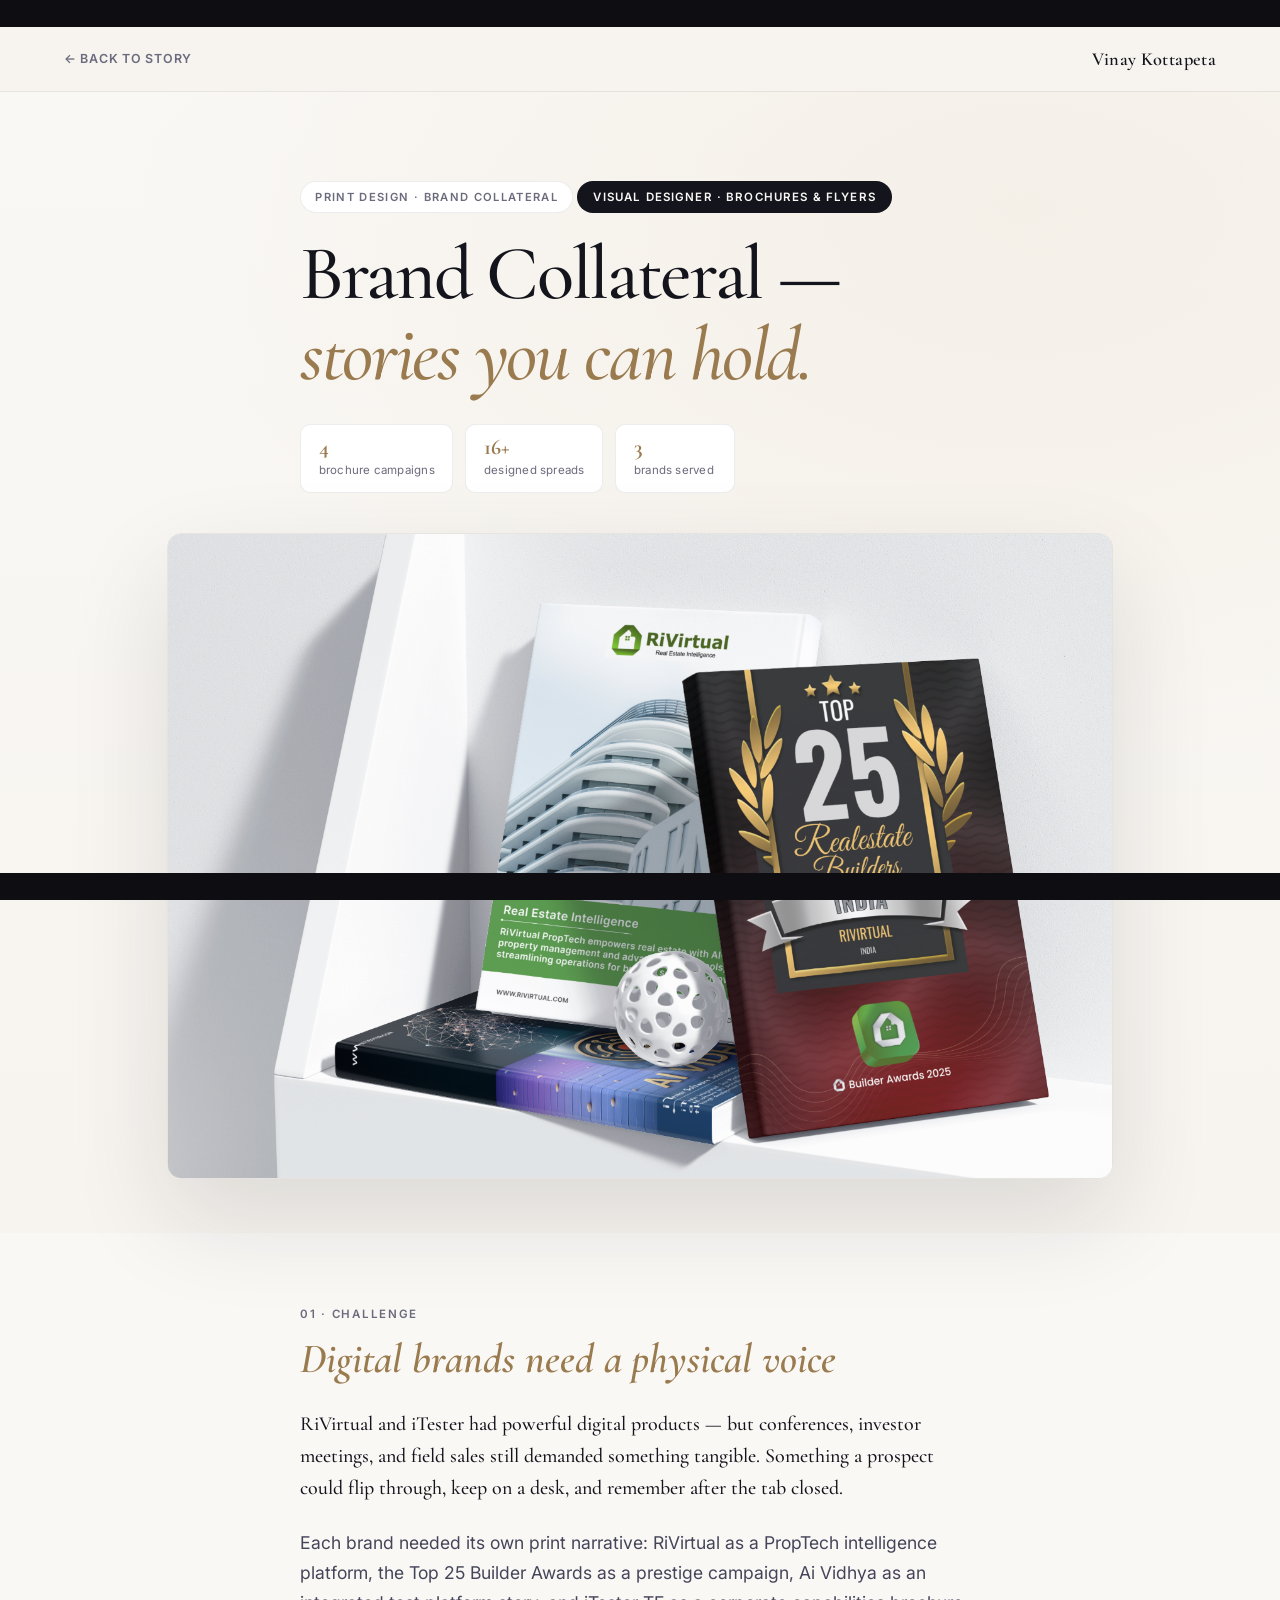
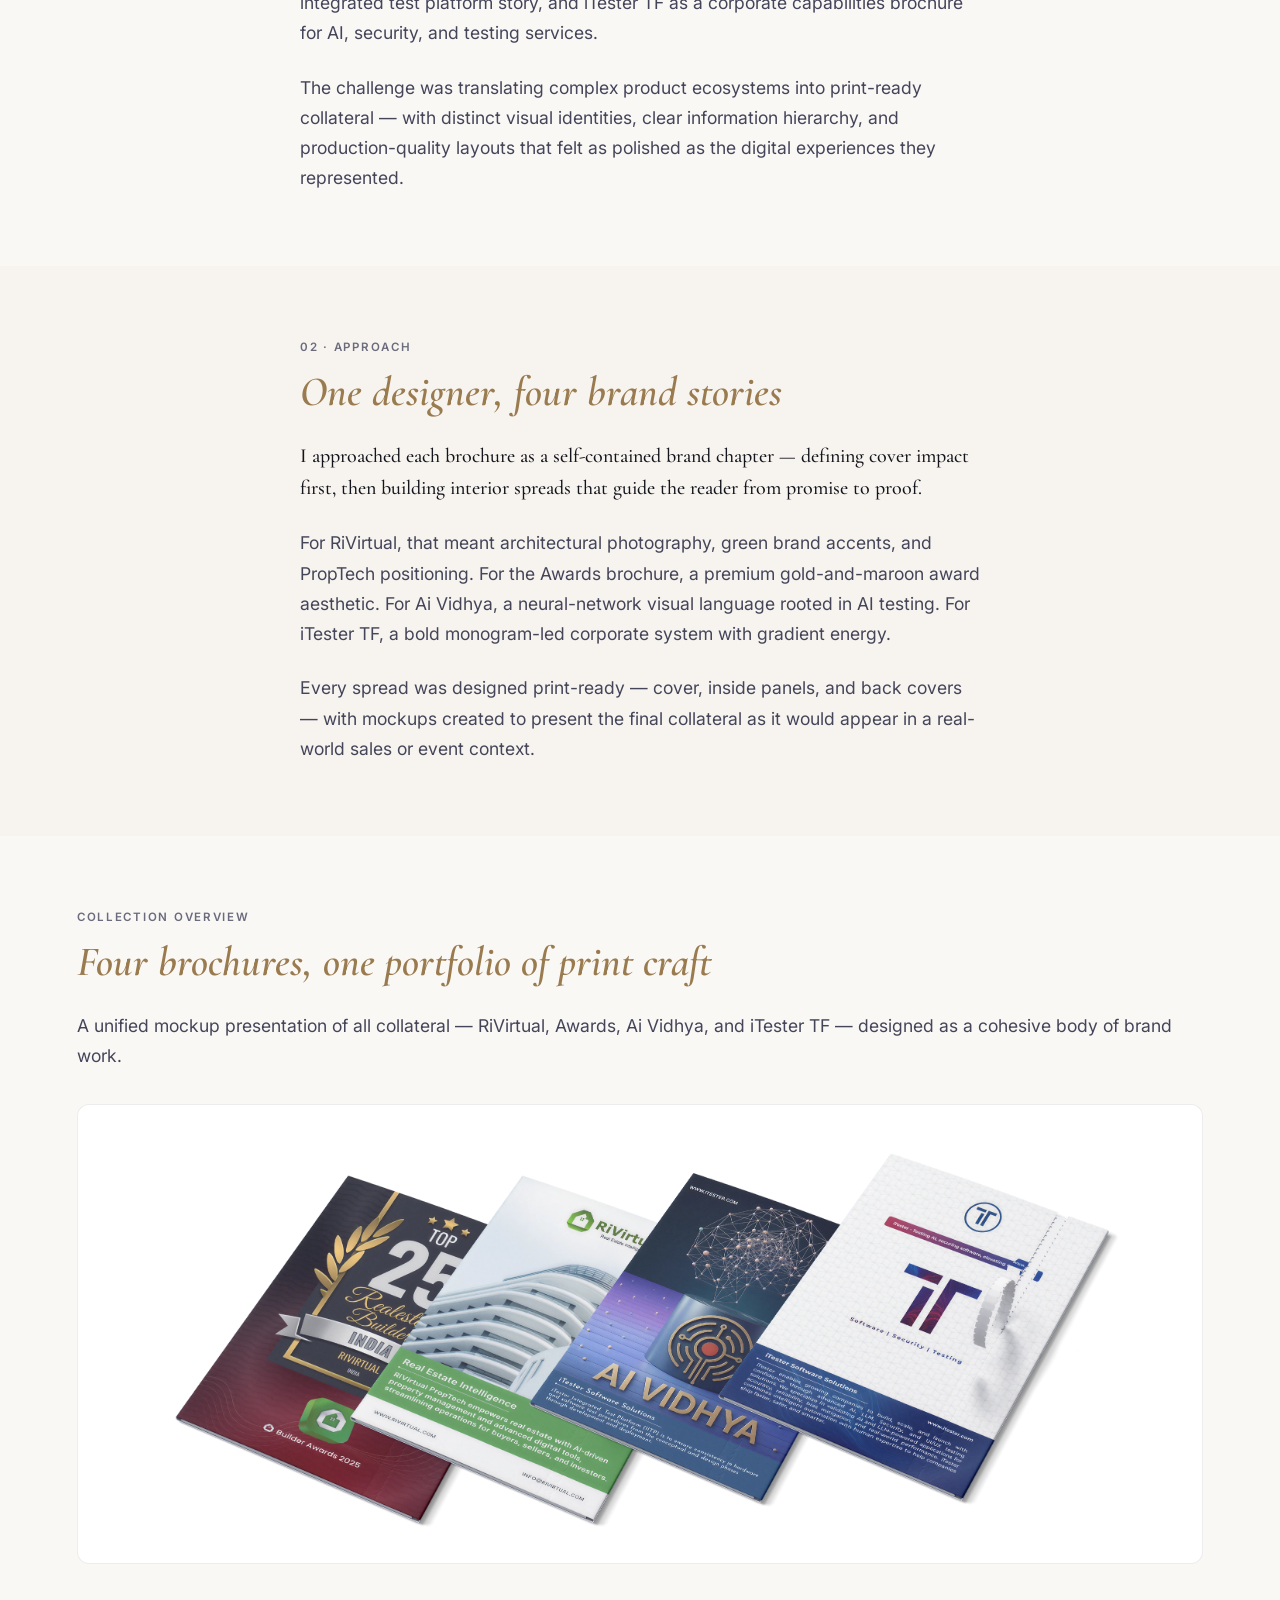
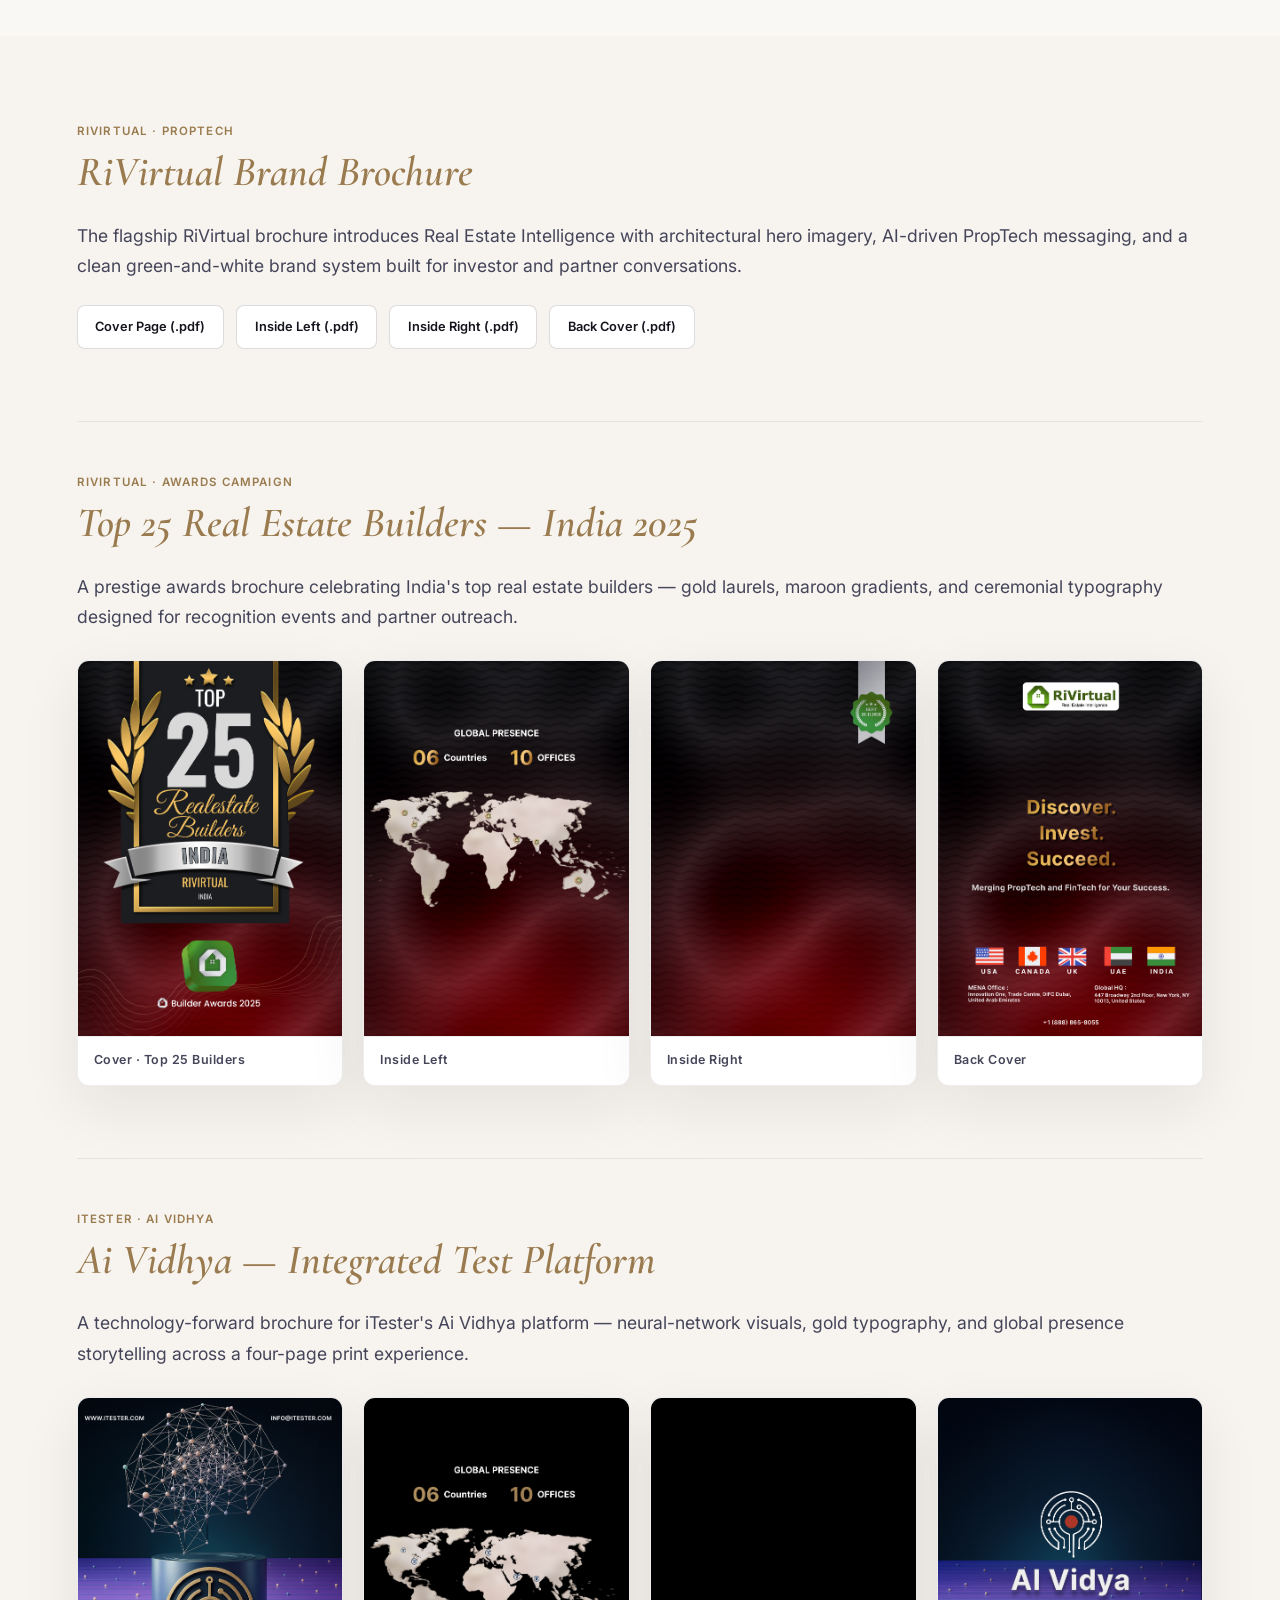
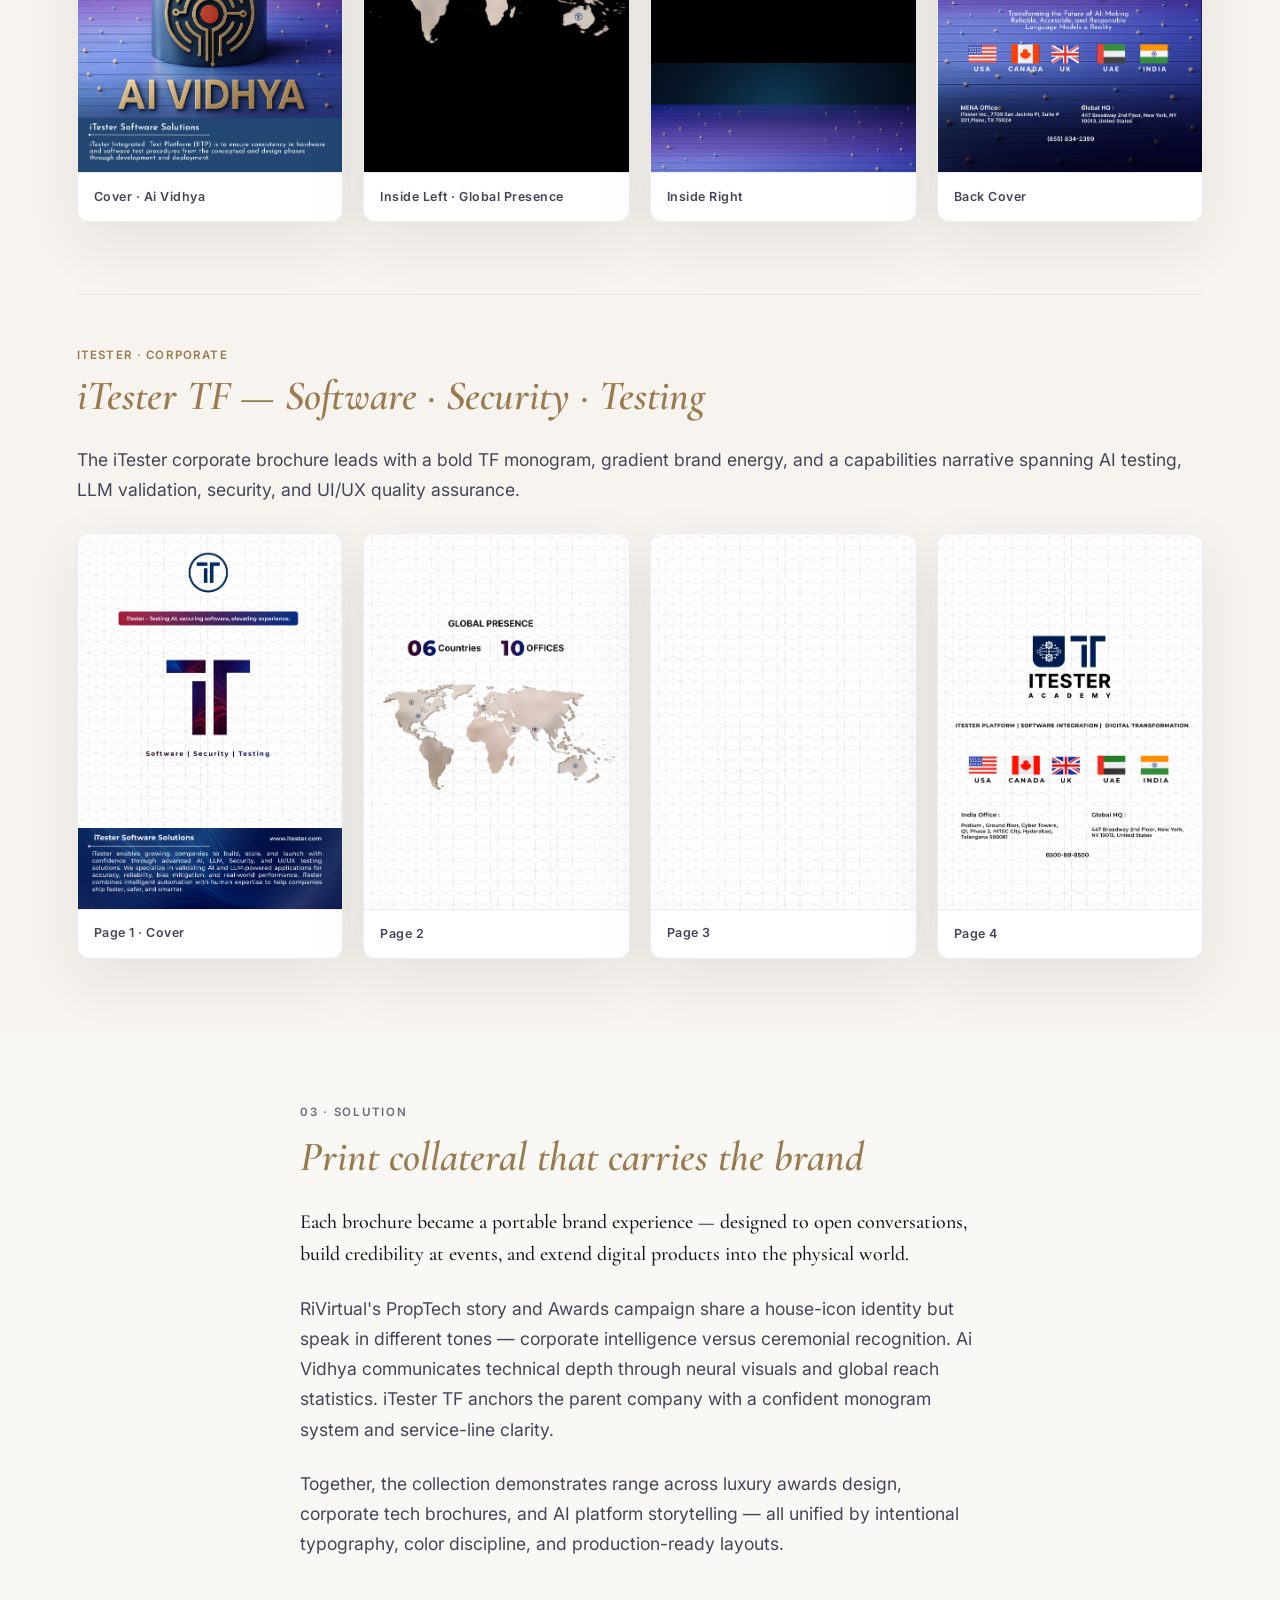
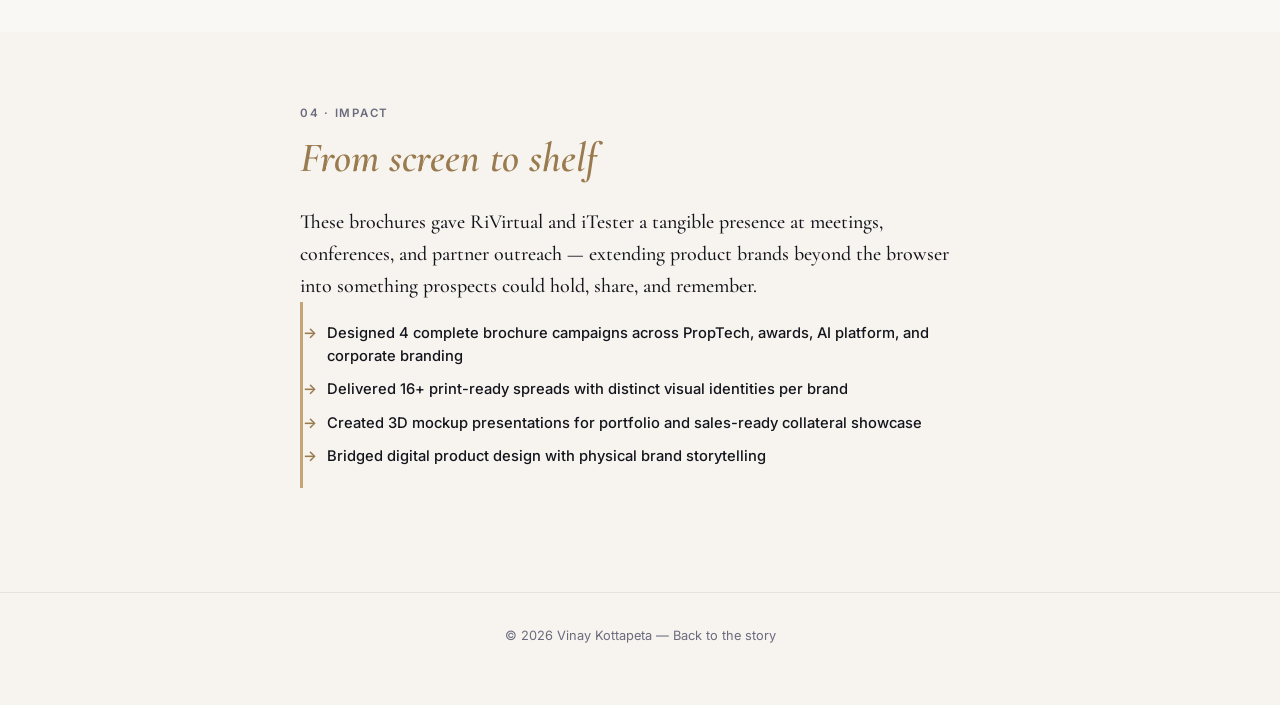
==== case-studies/brochures.html @ ed9e988b "Add Brochures & Brand Collateral project with case study and assets" ====
<!DOCTYPE html>
<html lang="en">
<head>
  <meta charset="UTF-8">
  <meta name="viewport" content="width=device-width, initial-scale=1.0">
  <meta name="description" content="Brochures & Brand Collateral case study — print design for RiVirtual, iTester, and Ai Vidhya by Vinay Kottapeta.">
  <title>Brochures & Brand Collateral — Vinay Kottapeta</title>
  <link rel="preconnect" href="https://fonts.googleapis.com">
  <link rel="preconnect" href="https://fonts.gstatic.com" crossorigin>
  <link href="https://fonts.googleapis.com/css2?family=Cormorant+Garamond:ital,wght@0,400;0,500;0,600;0,700;1,400;1,500&family=Inter:wght@300;400;500;600&display=swap" rel="stylesheet">
  <link rel="stylesheet" href="../css/styles.css">
</head>
<body>
  <div class="letterbox letterbox--top" aria-hidden="true"></div>
  <div class="letterbox letterbox--bottom" aria-hidden="true"></div>

  <header class="nav nav--case-study">
    <a href="../index.html#chapter-brochures" class="cs-back-link">← Back to Story</a>
    <a href="../index.html" class="nav-brand">Vinay Kottapeta</a>
  </header>

  <main class="case-study-main">

    <section class="cs-hero">
      <div class="cs-hero-inner reveal">
        <span class="project-badge">Print Design · Brand Collateral</span>
        <span class="role-badge">Visual Designer · Brochures & Flyers</span>
        <h1 class="cs-hero-title">Brand Collateral —<br><em>stories you can hold.</em></h1>
        <div class="metrics-row">
          <div class="metric-chip"><strong>4</strong><span>brochure campaigns</span></div>
          <div class="metric-chip"><strong>16+</strong><span>designed spreads</span></div>
          <div class="metric-chip"><strong>3</strong><span>brands served</span></div>
        </div>
      </div>
      <div class="cs-hero-cover reveal">
        <img src="../assets/images/covers/brochures-cover.png" alt="Brochures and flyers 3D mockup showcase" loading="lazy">
      </div>
    </section>

    <section class="cs-section" id="challenge">
      <div class="cs-section-inner reveal">
        <span class="cs-section-label">01 · Challenge</span>
        <h2 class="cs-section-title">Digital brands need a physical voice</h2>
        <div class="narrative">
          <p class="narrative-lead">
            RiVirtual and iTester had powerful digital products — but conferences, investor meetings, and field sales still demanded something tangible. Something a prospect could flip through, keep on a desk, and remember after the tab closed.
          </p>
          <p>
            Each brand needed its own print narrative: RiVirtual as a PropTech intelligence platform, the Top 25 Builder Awards as a prestige campaign, Ai Vidhya as an integrated test platform story, and iTester TF as a corporate capabilities brochure for AI, security, and testing services.
          </p>
          <p>
            The challenge was translating complex product ecosystems into print-ready collateral — with distinct visual identities, clear information hierarchy, and production-quality layouts that felt as polished as the digital experiences they represented.
          </p>
        </div>
      </div>
    </section>

    <section class="cs-section" id="approach">
      <div class="cs-section-inner reveal">
        <span class="cs-section-label">02 · Approach</span>
        <h2 class="cs-section-title">One designer, four brand stories</h2>
        <div class="narrative">
          <p class="narrative-lead">
            I approached each brochure as a self-contained brand chapter — defining cover impact first, then building interior spreads that guide the reader from promise to proof.
          </p>
          <p>
            For RiVirtual, that meant architectural photography, green brand accents, and PropTech positioning. For the Awards brochure, a premium gold-and-maroon award aesthetic. For Ai Vidhya, a neural-network visual language rooted in AI testing. For iTester TF, a bold monogram-led corporate system with gradient energy.
          </p>
          <p>
            Every spread was designed print-ready — cover, inside panels, and back covers — with mockups created to present the final collateral as it would appear in a real-world sales or event context.
          </p>
        </div>
      </div>
    </section>

    <section class="cs-section cs-section--wide" id="showcase">
      <div class="cs-section-inner reveal">
        <span class="cs-section-label">Collection Overview</span>
        <h2 class="cs-section-title">Four brochures, one portfolio of print craft</h2>
        <p class="narrative" style="margin-bottom: 0;">A unified mockup presentation of all collateral — RiVirtual, Awards, Ai Vidhya, and iTester TF — designed as a cohesive body of brand work.</p>
        <figure class="brochure-showcase-hero mockup-frame">
          <img src="../assets/images/brochures/mockups/all-brochures.png" alt="All brochures collection mockup — RiVirtual, Ai Vidhya, and iTester" loading="lazy">
        </figure>
      </div>
    </section>

    <section class="cs-section cs-section--wide" id="collections">
      <div class="cs-section-inner reveal">

        <article class="brochure-collection" id="rivirtual-first">
          <span class="brochure-collection__badge">RiVirtual · PropTech</span>
          <h2 class="cs-section-title">RiVirtual Brand Brochure</h2>
          <p class="narrative">The flagship RiVirtual brochure introduces Real Estate Intelligence with architectural hero imagery, AI-driven PropTech messaging, and a clean green-and-white brand system built for investor and partner conversations.</p>
          <div class="brochure-pdf-list">
            <a href="../assets/brochures/rivirtual-first-pdf/Rivirtual Cover Page.pdf" class="case-study-download" download>Cover Page (.pdf)</a>
            <a href="../assets/brochures/rivirtual-first-pdf/Rivirtual Left inside.pdf" class="case-study-download" download>Inside Left (.pdf)</a>
            <a href="../assets/brochures/rivirtual-first-pdf/Rivirtual Right inside.pdf" class="case-study-download" download>Inside Right (.pdf)</a>
            <a href="../assets/brochures/rivirtual-first-pdf/Rivirtual Back cover  Page.pdf" class="case-study-download" download>Back Cover (.pdf)</a>
          </div>
        </article>

        <article class="brochure-collection" id="rivirtual-awards">
          <span class="brochure-collection__badge">RiVirtual · Awards Campaign</span>
          <h2 class="cs-section-title">Top 25 Real Estate Builders — India 2025</h2>
          <p class="narrative">A prestige awards brochure celebrating India's top real estate builders — gold laurels, maroon gradients, and ceremonial typography designed for recognition events and partner outreach.</p>
          <div class="brochure-spread-grid brochure-spread-grid--four">
            <figure class="mockup-frame">
              <img src="../assets/images/brochures/rivirtual-awards/cover.jpg" alt="RiVirtual Top 25 Awards brochure cover" loading="lazy">
              <figcaption>Cover · Top 25 Builders</figcaption>
            </figure>
            <figure class="mockup-frame">
              <img src="../assets/images/brochures/rivirtual-awards/inside-left.jpg" alt="RiVirtual Awards brochure inside left spread" loading="lazy">
              <figcaption>Inside Left</figcaption>
            </figure>
            <figure class="mockup-frame">
              <img src="../assets/images/brochures/rivirtual-awards/inside-right.jpg" alt="RiVirtual Awards brochure inside right spread" loading="lazy">
              <figcaption>Inside Right</figcaption>
            </figure>
            <figure class="mockup-frame">
              <img src="../assets/images/brochures/rivirtual-awards/back-cover.jpg" alt="RiVirtual Awards brochure back cover" loading="lazy">
              <figcaption>Back Cover</figcaption>
            </figure>
          </div>
        </article>

        <article class="brochure-collection" id="aividya">
          <span class="brochure-collection__badge">iTester · Ai Vidhya</span>
          <h2 class="cs-section-title">Ai Vidhya — Integrated Test Platform</h2>
          <p class="narrative">A technology-forward brochure for iTester's Ai Vidhya platform — neural-network visuals, gold typography, and global presence storytelling across a four-page print experience.</p>
          <div class="brochure-spread-grid brochure-spread-grid--four">
            <figure class="mockup-frame">
              <img src="../assets/images/brochures/aividya/cover.jpg" alt="Ai Vidhya brochure cover" loading="lazy">
              <figcaption>Cover · Ai Vidhya</figcaption>
            </figure>
            <figure class="mockup-frame">
              <img src="../assets/images/brochures/aividya/inside-left.jpg" alt="Ai Vidhya brochure global presence spread" loading="lazy">
              <figcaption>Inside Left · Global Presence</figcaption>
            </figure>
            <figure class="mockup-frame">
              <img src="../assets/images/brochures/aividya/inside-right.jpg" alt="Ai Vidhya brochure inside right spread" loading="lazy">
              <figcaption>Inside Right</figcaption>
            </figure>
            <figure class="mockup-frame">
              <img src="../assets/images/brochures/aividya/back-cover.jpg" alt="Ai Vidhya brochure back cover" loading="lazy">
              <figcaption>Back Cover</figcaption>
            </figure>
          </div>
        </article>

        <article class="brochure-collection" id="itester-tf">
          <span class="brochure-collection__badge">iTester · Corporate</span>
          <h2 class="cs-section-title">iTester TF — Software · Security · Testing</h2>
          <p class="narrative">The iTester corporate brochure leads with a bold TF monogram, gradient brand energy, and a capabilities narrative spanning AI testing, LLM validation, security, and UI/UX quality assurance.</p>
          <div class="brochure-spread-grid brochure-spread-grid--four">
            <figure class="mockup-frame">
              <img src="../assets/images/brochures/itester-tf/page-01.jpg" alt="iTester TF brochure cover page" loading="lazy">
              <figcaption>Page 1 · Cover</figcaption>
            </figure>
            <figure class="mockup-frame">
              <img src="../assets/images/brochures/itester-tf/page-02.jpg" alt="iTester TF brochure page 2" loading="lazy">
              <figcaption>Page 2</figcaption>
            </figure>
            <figure class="mockup-frame">
              <img src="../assets/images/brochures/itester-tf/page-03.jpg" alt="iTester TF brochure page 3" loading="lazy">
              <figcaption>Page 3</figcaption>
            </figure>
            <figure class="mockup-frame">
              <img src="../assets/images/brochures/itester-tf/page-04.jpg" alt="iTester TF brochure page 4" loading="lazy">
              <figcaption>Page 4</figcaption>
            </figure>
          </div>
        </article>

      </div>
    </section>

    <section class="cs-section" id="solution">
      <div class="cs-section-inner reveal">
        <span class="cs-section-label">03 · Solution</span>
        <h2 class="cs-section-title">Print collateral that carries the brand</h2>
        <div class="narrative">
          <p class="narrative-lead">
            Each brochure became a portable brand experience — designed to open conversations, build credibility at events, and extend digital products into the physical world.
          </p>
          <p>
            RiVirtual's PropTech story and Awards campaign share a house-icon identity but speak in different tones — corporate intelligence versus ceremonial recognition. Ai Vidhya communicates technical depth through neural visuals and global reach statistics. iTester TF anchors the parent company with a confident monogram system and service-line clarity.
          </p>
          <p>
            Together, the collection demonstrates range across luxury awards design, corporate tech brochures, and AI platform storytelling — all unified by intentional typography, color discipline, and production-ready layouts.
          </p>
        </div>
      </div>
    </section>

    <section class="cs-section" id="impact">
      <div class="cs-section-inner reveal">
        <span class="cs-section-label">04 · Impact</span>
        <h2 class="cs-section-title">From screen to shelf</h2>
        <div class="narrative">
          <p class="narrative-lead">
            These brochures gave RiVirtual and iTester a tangible presence at meetings, conferences, and partner outreach — extending product brands beyond the browser into something prospects could hold, share, and remember.
          </p>
        </div>
        <ul class="impact-highlights">
          <li>Designed 4 complete brochure campaigns across PropTech, awards, AI platform, and corporate branding</li>
          <li>Delivered 16+ print-ready spreads with distinct visual identities per brand</li>
          <li>Created 3D mockup presentations for portfolio and sales-ready collateral showcase</li>
          <li>Bridged digital product design with physical brand storytelling</li>
        </ul>
      </div>
    </section>

  </main>

  <footer class="case-study-footer">
    <p>© 2026 Vinay Kottapeta — <a href="../index.html#chapter-brochures">Back to the story</a></p>
  </footer>

  <div class="lightbox" id="lightbox" aria-hidden="true" role="dialog" aria-modal="true" aria-labelledby="lightbox-caption">
    <button class="lightbox-close" aria-label="Close lightbox">&times;</button>
    <div class="lightbox-inner">
      <img src="" alt="" id="lightbox-img">
      <p id="lightbox-caption"></p>
    </div>
  </div>

  <script src="../js/case-study.js"></script>
</body>
</html>
---- css/styles.css ----
/* ============================================
   Vinay Kottapeta — Cinematic Light Portfolio
   IMAX-inspired storytelling experience
   ============================================ */

:root {
  --bg: #f7f4ef;
  --bg-warm: #efe9e0;
  --bg-cream: #faf8f5;
  --bg-white: #ffffff;
  --text: #14141c;
  --text-soft: #45455a;
  --text-muted: #6b6b7d;
  --accent: #c4a574;
  --accent-deep: #9a7b4f;
  --accent-warm: #d4a88c;
  --border: rgba(26, 26, 34, 0.08);
  --border-strong: rgba(26, 26, 34, 0.15);
  --shadow: 0 20px 60px rgba(26, 26, 34, 0.08);
  --shadow-lg: 0 40px 100px rgba(26, 26, 34, 0.12);
  --letterbox: #0e0e12;
  --font-display: 'Cormorant Garamond', Georgia, serif;
  --font-body: 'Inter', system-ui, sans-serif;
  --nav-height: 64px;
  --letterbox-h: clamp(18px, 3vh, 36px);
  --transition: 0.6s cubic-bezier(0.16, 1, 0.3, 1);
  --max-narrative: 680px;
}

*, *::before, *::after {
  box-sizing: border-box;
  margin: 0;
  padding: 0;
}

html {
  scroll-behavior: smooth;
  -webkit-font-smoothing: antialiased;
}

body {
  font-family: var(--font-body);
  background: var(--bg);
  color: var(--text);
  line-height: 1.65;
  overflow-x: hidden;
  padding-top: var(--letterbox-h);
  padding-bottom: var(--letterbox-h);
}

img {
  max-width: 100%;
  height: auto;
  display: block;
}

a {
  color: inherit;
  text-decoration: none;
}

button {
  font-family: inherit;
  border: none;
  background: none;
  cursor: pointer;
}

/* IMAX Letterbox bars */
.letterbox {
  position: fixed;
  left: 0;
  right: 0;
  height: var(--letterbox-h);
  background: var(--letterbox);
  z-index: 9000;
  pointer-events: none;
}

.letterbox--top { top: 0; }
.letterbox--bottom { bottom: 0; }

/* Reading progress */
.progress-bar {
  position: fixed;
  top: var(--letterbox-h);
  left: 0;
  height: 2px;
  width: 0%;
  background: linear-gradient(90deg, var(--accent), var(--accent-warm));
  z-index: 9001;
  transition: width 0.1s linear;
}

/* Navigation */
.nav {
  position: fixed;
  top: var(--letterbox-h);
  left: 0;
  right: 0;
  height: var(--nav-height);
  display: flex;
  align-items: center;
  justify-content: space-between;
  padding: 0 clamp(1.5rem, 5vw, 4rem);
  z-index: 1000;
  transition: background var(--transition), box-shadow var(--transition);
}

.nav.scrolled {
  background: rgba(247, 244, 239, 0.92);
  backdrop-filter: blur(16px);
  box-shadow: 0 1px 0 var(--border);
}

.nav-brand {
  font-family: var(--font-display);
  font-size: 1.15rem;
  font-weight: 600;
  letter-spacing: 0.02em;
}

.nav-chapters {
  display: none;
  gap: 1.75rem;
}

.nav-chapters a {
  font-size: 0.75rem;
  font-weight: 500;
  letter-spacing: 0.08em;
  text-transform: uppercase;
  color: var(--text-muted);
  transition: color 0.25s;
}

.nav-chapters a:hover {
  color: var(--accent-deep);
}

@media (min-width: 1100px) {
  .nav-chapters { display: flex; }
}

.nav-toggle {
  display: flex;
  flex-direction: column;
  gap: 6px;
  padding: 8px;
  z-index: 1001;
}

.nav-toggle span {
  display: block;
  width: 22px;
  height: 1.5px;
  background: var(--text);
  transition: transform 0.3s, opacity 0.3s;
}

.nav-toggle.active span:first-child {
  transform: rotate(45deg) translate(5px, 6px);
}

.nav-toggle.active span:last-child {
  transform: rotate(-45deg) translate(5px, -6px);
}

@media (min-width: 1100px) {
  .nav-toggle { display: none; }
}

.mobile-menu {
  position: fixed;
  inset: 0;
  background: var(--bg-cream);
  z-index: 999;
  display: flex;
  align-items: center;
  justify-content: center;
  opacity: 0;
  visibility: hidden;
  transition: opacity 0.4s, visibility 0.4s;
}

.mobile-menu.open {
  opacity: 1;
  visibility: visible;
}

.mobile-menu nav {
  display: flex;
  flex-direction: column;
  align-items: center;
  gap: 1.75rem;
}

.mobile-menu a {
  font-family: var(--font-display);
  font-size: clamp(1.8rem, 7vw, 2.8rem);
  font-weight: 500;
  font-style: italic;
  opacity: 0;
  transform: translateY(16px);
  transition: opacity 0.4s, transform 0.4s;
}

.mobile-menu.open a {
  opacity: 1;
  transform: translateY(0);
}

.mobile-menu.open a:nth-child(1) { transition-delay: 0.05s; }
.mobile-menu.open a:nth-child(2) { transition-delay: 0.1s; }
.mobile-menu.open a:nth-child(3) { transition-delay: 0.15s; }
.mobile-menu.open a:nth-child(4) { transition-delay: 0.2s; }
.mobile-menu.open a:nth-child(5) { transition-delay: 0.25s; }
.mobile-menu.open a:nth-child(6) { transition-delay: 0.3s; }
.mobile-menu.open a:nth-child(7) { transition-delay: 0.35s; }

/* Cinematic sections */
.cine-section {
  position: relative;
  padding: clamp(5rem, 12vh, 9rem) clamp(1.5rem, 6vw, 5rem);
}

.story-chapter {
  min-height: 70vh;
}

.story-chapter--wide {
  padding-bottom: clamp(3rem, 6vh, 5rem);
}

/* Opening / Prologue */
.opening {
  min-height: calc(100vh - var(--letterbox-h) * 2 - var(--nav-height));
  min-height: calc(100dvh - var(--letterbox-h) * 2 - var(--nav-height));
  display: flex;
  flex-direction: column;
  justify-content: center;
  padding-top: calc(var(--nav-height) + 2rem);
  overflow: hidden;
}

.opening-backdrop {
  position: absolute;
  inset: 0;
  background:
    radial-gradient(ellipse 80% 60% at 70% 20%, rgba(196, 165, 116, 0.12), transparent),
    radial-gradient(ellipse 60% 50% at 20% 80%, rgba(212, 168, 140, 0.1), transparent),
    linear-gradient(180deg, var(--bg-cream) 0%, var(--bg) 100%);
  z-index: 0;
}

.opening-inner {
  position: relative;
  z-index: 1;
  display: grid;
  grid-template-columns: 1fr;
  gap: 3rem;
  align-items: center;
  max-width: 1200px;
  margin: 0 auto;
  width: 100%;
}

@media (min-width: 900px) {
  .opening-inner {
    grid-template-columns: auto 1fr;
    gap: 5rem;
  }
}

/* Profile photo placeholder */
.profile-frame {
  width: clamp(200px, 28vw, 280px);
  aspect-ratio: 3 / 4;
  border-radius: 4px;
  overflow: hidden;
  box-shadow: var(--shadow-lg);
  border: 1px solid var(--border-strong);
  position: relative;
}

.profile-frame--small {
  width: 120px;
  aspect-ratio: 1;
  border-radius: 50%;
}

.profile-placeholder {
  width: 100%;
  height: 100%;
  position: relative;
  background: linear-gradient(145deg, var(--bg-warm), var(--bg-cream));
}

.profile-photo {
  width: 100%;
  height: 100%;
  object-fit: cover;
  position: relative;
  z-index: 2;
}

.profile-photo.loaded {
  z-index: 3;
}

.profile-photo.loaded + .placeholder-overlay {
  display: none;
}

.placeholder-overlay {
  position: absolute;
  inset: 0;
  display: flex;
  flex-direction: column;
  align-items: center;
  justify-content: center;
  gap: 0.75rem;
  color: var(--text-muted);
  z-index: 1;
  text-align: center;
  padding: 1.5rem;
}

.placeholder-overlay svg {
  opacity: 0.4;
}

.placeholder-overlay span {
  font-family: var(--font-display);
  font-size: 1.1rem;
  font-style: italic;
  color: var(--text-soft);
}

.placeholder-overlay small {
  font-size: 0.7rem;
  color: var(--text-muted);
  line-height: 1.4;
}

.profile-frame--small .placeholder-overlay span {
  font-size: 0.75rem;
}

.profile-frame--small .placeholder-overlay small {
  display: none;
}

/* Cinematic typography */
.cine-label {
  font-size: 0.72rem;
  font-weight: 600;
  letter-spacing: 0.2em;
  text-transform: uppercase;
  color: var(--accent-deep);
  margin-bottom: 1.5rem;
}

.cine-title {
  font-family: var(--font-display);
  font-size: clamp(2.4rem, 6.5vw, 4.5rem);
  font-weight: 500;
  line-height: 1.08;
  letter-spacing: -0.02em;
  margin-bottom: 1.75rem;
}

.title-line {
  display: block;
}

.title-line--italic {
  font-style: italic;
  color: var(--accent-deep);
}

.cine-narration {
  font-size: clamp(1rem, 1.8vw, 1.15rem);
  color: var(--text-soft);
  max-width: 520px;
  line-height: 1.8;
  margin-bottom: 2.5rem;
}

.cine-narration strong {
  color: var(--text);
  font-weight: 600;
}

.cine-cta {
  display: inline-flex;
  align-items: center;
  gap: 0.75rem;
  font-size: 0.85rem;
  font-weight: 500;
  letter-spacing: 0.06em;
  text-transform: uppercase;
  color: var(--text);
  padding-bottom: 4px;
  border-bottom: 1.5px solid var(--accent);
  transition: gap 0.3s, color 0.3s;
}

.cine-cta:hover {
  gap: 1.1rem;
  color: var(--accent-deep);
}

.cine-cta--dark {
  margin-top: 2rem;
  color: var(--bg-cream);
  border-color: var(--accent);
}

.cine-cta--dark:hover {
  color: var(--accent);
}

.opening-stats {
  position: relative;
  z-index: 1;
  display: flex;
  flex-wrap: wrap;
  gap: 1rem;
  margin-top: 3rem;
  max-width: 1200px;
  margin-left: auto;
  margin-right: auto;
  width: 100%;
}

.stat-pill {
  font-size: 0.8rem;
  color: var(--text-muted);
  padding: 0.6rem 1.2rem;
  background: var(--bg-white);
  border: 1px solid var(--border);
  border-radius: 100px;
}

.stat-pill em {
  font-style: normal;
  font-weight: 600;
  color: var(--accent-deep);
  font-family: var(--font-display);
  font-size: 1.1rem;
}

/* Chapter structure */
.chapter-marker {
  display: flex;
  align-items: center;
  gap: 1.5rem;
  margin-bottom: 2.5rem;
}

.chapter-num {
  font-size: 0.72rem;
  font-weight: 600;
  letter-spacing: 0.18em;
  text-transform: uppercase;
  color: var(--accent-deep);
  white-space: nowrap;
}

.chapter-line {
  flex: 1;
  height: 1px;
  background: linear-gradient(90deg, var(--border-strong), transparent);
  max-width: 200px;
}

.chapter-content {
  max-width: var(--max-narrative);
}

.chapter-title {
  font-family: var(--font-display);
  font-size: clamp(2.6rem, 6vw, 4.4rem);
  font-weight: 500;
  line-height: 1.08;
  letter-spacing: -0.025em;
  margin-bottom: 1.75rem;
}

.chapter-title em {
  font-style: italic;
  color: var(--accent-deep);
}

.project-badge {
  display: inline-block;
  font-size: 0.7rem;
  font-weight: 600;
  letter-spacing: 0.12em;
  text-transform: uppercase;
  color: var(--text-muted);
  margin-bottom: 1rem;
  padding: 0.35rem 0.9rem;
  border: 1px solid var(--border);
  border-radius: 100px;
  background: var(--bg-white);
}

/* Narrative prose */
.narrative {
  color: var(--text-soft);
  font-size: clamp(1rem, 1.6vw, 1.1rem);
  line-height: 1.72;
}

.narrative p {
  margin-bottom: 1.5rem;
}

.narrative p:last-child {
  margin-bottom: 0;
}

.narrative-lead {
  font-size: clamp(1.1rem, 1.8vw, 1.25rem) !important;
  color: var(--text) !important;
  font-family: var(--font-display);
  font-weight: 500;
  line-height: 1.6 !important;
}

.narrative em {
  font-style: italic;
  color: var(--text);
}

/* Origin timeline */
.origin-timeline {
  margin-top: 3rem;
  display: flex;
  flex-direction: column;
  gap: 0;
  border-left: 1px solid var(--border-strong);
  padding-left: 2rem;
}

.origin-beat {
  padding: 1.25rem 0;
  position: relative;
}

.origin-beat::before {
  content: '';
  position: absolute;
  left: -2rem;
  top: 1.6rem;
  width: 7px;
  height: 7px;
  border-radius: 50%;
  background: var(--accent);
  transform: translateX(-3px);
}

.beat-year {
  font-family: var(--font-display);
  font-size: 1.1rem;
  font-weight: 600;
  color: var(--accent-deep);
  display: block;
  margin-bottom: 0.25rem;
}

.origin-beat p {
  font-size: 0.95rem;
  color: var(--text-soft);
}

/* UI Film Reel — IMAX horizontal gallery */
.ui-reel {
  margin-top: 4rem;
  width: 100vw;
  margin-left: calc(-1 * clamp(1.5rem, 6vw, 5rem));
  padding: 0 clamp(1.5rem, 6vw, 5rem);
  position: relative;
}

.ui-reel-viewport {
  position: relative;
}

.ui-reel-header {
  display: flex;
  justify-content: space-between;
  align-items: center;
  margin-bottom: 1.5rem;
  padding: 0 0.5rem;
}

.reel-label {
  font-size: 0.72rem;
  font-weight: 600;
  letter-spacing: 0.15em;
  text-transform: uppercase;
  color: var(--text-muted);
}

.reel-edge {
  position: absolute;
  top: 50%;
  transform: translateY(-50%);
  z-index: 5;
  width: 44px;
  height: 44px;
  border-radius: 50%;
  border: 1px solid var(--border-strong);
  background: rgba(255, 255, 255, 0.92);
  backdrop-filter: blur(8px);
  color: var(--text);
  display: flex;
  align-items: center;
  justify-content: center;
  box-shadow: 0 4px 20px rgba(20, 20, 28, 0.1);
  opacity: 0;
  transition: opacity 0.3s, transform 0.3s, background 0.25s, box-shadow 0.25s;
  pointer-events: none;
}

.reel-edge--prev { left: 0.5rem; }
.reel-edge--next { right: 0.5rem; }

.ui-reel-viewport:hover .reel-edge,
.ui-reel-viewport:focus-within .reel-edge {
  opacity: 1;
  pointer-events: auto;
}

.reel-edge:hover {
  background: var(--text);
  color: var(--bg-cream);
  border-color: var(--text);
  transform: translateY(-50%) scale(1.06);
  box-shadow: 0 8px 28px rgba(20, 20, 28, 0.18);
}

.reel-edge:active {
  transform: translateY(-50%) scale(0.98);
}

@media (hover: none) and (min-width: 769px) {
  .reel-edge {
    opacity: 1;
    pointer-events: auto;
  }
}

.ui-reel-track {
  display: flex;
  gap: 1.5rem;
  overflow-x: auto;
  scroll-snap-type: x mandatory;
  scroll-behavior: smooth;
  padding: 1.25rem 0 2rem;
  -webkit-overflow-scrolling: touch;
  scrollbar-width: thin;
  scrollbar-color: var(--accent) transparent;
  cursor: grab;
  user-select: none;
}

.ui-reel-track.is-dragging {
  cursor: grabbing;
  scroll-behavior: auto;
  scroll-snap-type: none;
}

.ui-reel-track::-webkit-scrollbar {
  height: 4px;
}

.ui-reel-track::-webkit-scrollbar-track {
  background: var(--border);
  border-radius: 4px;
}

.ui-reel-track::-webkit-scrollbar-thumb {
  background: var(--accent);
  border-radius: 4px;
}

.ui-frame {
  flex: 0 0 auto;
  scroll-snap-align: center;
  cursor: pointer;
  transition: transform 0.45s var(--transition);
  margin: 0;
}

.ui-frame:hover {
  transform: translateY(-8px) scale(1.02);
}

.ui-reel-track.is-dragging .ui-frame {
  cursor: grabbing;
}

.ui-reel-track.is-dragging .ui-frame:hover {
  transform: none;
}

.reel-hint {
  font-size: 0.75rem;
  color: var(--text-muted);
  font-style: italic;
  text-align: center;
  margin-top: 0.5rem;
}

/* Craft interlude */
.craft {
  background: var(--bg-warm);
  text-align: center;
}

.craft .chapter-marker {
  justify-content: center;
}

.craft .chapter-marker .chapter-line {
  max-width: 80px;
}

.craft .chapter-title {
  max-width: 600px;
  margin: 0 auto 3.5rem;
}

.craft-grid {
  display: grid;
  grid-template-columns: 1fr;
  gap: 2rem;
  max-width: 1040px;
  margin: 0 auto;
}

@media (min-width: 640px) {
  .craft-grid {
    grid-template-columns: repeat(2, 1fr);
    gap: 2.25rem;
  }
}

@media (min-width: 1024px) {
  .craft-grid {
    grid-template-columns: repeat(4, 1fr);
    gap: 2.5rem;
  }
}

.craft-item {
  background: var(--bg-white);
  border: 1px solid var(--border);
  border-radius: 8px;
  padding: 2rem 1.5rem;
  text-align: left;
  transition: transform 0.35s var(--transition), box-shadow 0.35s, border-color 0.35s;
  width: 100%;
  min-height: 44px;
}

.craft-item:hover {
  transform: translateY(-8px) scale(1.02);
  box-shadow: 0 16px 48px rgba(20, 20, 28, 0.12);
  border-color: var(--accent);
}

.craft-item:focus-visible {
  outline: 2px solid var(--accent-deep);
  outline-offset: 3px;
}

.craft-item h3 {
  font-family: var(--font-display);
  font-size: 1.4rem;
  font-weight: 600;
  font-style: italic;
  color: var(--accent-deep);
  margin-bottom: 0.75rem;
}

.craft-item p {
  font-size: 0.9rem;
  color: var(--text-soft);
  line-height: 1.65;
}

/* Epilogue */
.epilogue {
  background: var(--letterbox);
  color: var(--bg-cream);
  min-height: 80vh;
  display: flex;
  align-items: center;
}

.epilogue-inner {
  display: grid;
  grid-template-columns: 1fr;
  gap: 2.5rem;
  align-items: center;
  max-width: 900px;
  margin: 0 auto;
  width: 100%;
}

@media (min-width: 700px) {
  .epilogue-inner {
    grid-template-columns: auto 1fr;
    gap: 3.5rem;
  }
}

.epilogue .cine-label {
  color: var(--accent);
}

.epilogue .chapter-title {
  color: var(--bg-cream);
}

.epilogue .chapter-title em {
  color: var(--accent);
}

.narration {
  color: rgba(250, 248, 245, 0.7);
  font-size: 1.05rem;
  line-height: 1.8;
  margin: 1.5rem 0 2rem;
}

.epilogue-links {
  display: flex;
  flex-direction: column;
  gap: 0.75rem;
  margin-bottom: 0.5rem;
}

.epilogue-link {
  display: flex;
  flex-direction: column;
  padding: 0.5rem 0;
  transition: padding-left 0.3s;
}

.epilogue-link:hover {
  padding-left: 0.5rem;
}

.link-tag {
  font-size: 0.68rem;
  font-weight: 600;
  letter-spacing: 0.12em;
  text-transform: uppercase;
  color: var(--accent);
}

.epilogue-link {
  font-size: 1rem;
  color: var(--bg-cream);
}

.epilogue .profile-frame {
  border-color: rgba(255, 255, 255, 0.15);
}

.epilogue .placeholder-overlay {
  color: rgba(250, 248, 245, 0.5);
}

.epilogue .placeholder-overlay span {
  color: rgba(250, 248, 245, 0.6);
}

/* Footer */
.footer {
  background: var(--letterbox);
  color: rgba(250, 248, 245, 0.4);
  text-align: center;
  padding: 2rem clamp(1.5rem, 5vw, 3rem) 3rem;
  font-size: 0.8rem;
}

.footer-fade {
  margin-top: 0.5rem;
  font-family: var(--font-display);
  font-style: italic;
  font-size: 0.9rem;
  color: rgba(250, 248, 245, 0.25);
}

/* Lightbox */
.lightbox {
  position: fixed;
  inset: 0;
  z-index: 10001;
  background: rgba(14, 14, 18, 0.94);
  display: flex;
  flex-direction: column;
  align-items: center;
  justify-content: center;
  padding: 2rem;
  opacity: 0;
  visibility: hidden;
  pointer-events: none;
  transition: opacity 0.35s ease, visibility 0.35s;
}

.lightbox.open {
  opacity: 1;
  visibility: visible;
  pointer-events: auto;
}

.lightbox-inner {
  display: flex;
  flex-direction: column;
  align-items: center;
  max-width: 95vw;
  transform: scale(0.94);
  transition: transform 0.35s cubic-bezier(0.16, 1, 0.3, 1);
}

.lightbox.open .lightbox-inner {
  transform: scale(1);
}

.lightbox img {
  max-width: 90vw;
  max-height: 78vh;
  object-fit: contain;
  border-radius: 6px;
  box-shadow: 0 24px 80px rgba(0, 0, 0, 0.4);
  background: #fff;
}

.lightbox-close {
  position: absolute;
  top: calc(var(--letterbox-h) + 1rem);
  right: 1.5rem;
  width: 44px;
  height: 44px;
  border-radius: 50%;
  background: rgba(255, 255, 255, 0.1);
  color: var(--bg-cream);
  font-size: 1.5rem;
  display: flex;
  align-items: center;
  justify-content: center;
  transition: background 0.2s;
}

.lightbox-close:hover {
  background: rgba(255, 255, 255, 0.2);
}

#lightbox-caption {
  margin-top: 1rem;
  color: rgba(250, 248, 245, 0.6);
  font-size: 0.85rem;
  font-family: var(--font-display);
  font-style: italic;
}

/* Reveal animations */
.reveal {
  opacity: 0;
  transform: translateY(28px);
  transition: opacity 0.9s var(--transition), transform 0.9s var(--transition);
}

.reveal.visible {
  opacity: 1;
  transform: translateY(0);
}

/* ── Hero refinements ── */
.cine-cta--hero {
  display: inline-flex;
  align-items: center;
  gap: 0.85rem;
  padding: 1.1rem 2rem;
  margin-top: 0.5rem;
  margin-bottom: 2rem;
  background: var(--text);
  color: var(--bg-cream);
  border: none;
  border-radius: 100px;
  font-size: 0.82rem;
  font-weight: 600;
  letter-spacing: 0.1em;
  text-transform: uppercase;
  transition: transform 0.3s, background 0.3s, box-shadow 0.3s;
}

.cine-cta--hero:hover {
  background: var(--accent-deep);
  transform: translateY(-2px) scale(1.03);
  box-shadow: 0 12px 32px rgba(154, 123, 79, 0.25);
  gap: 1.2rem;
  color: var(--bg-cream);
}

.cine-cta--hero .cta-arrow {
  transition: transform 0.35s var(--transition);
}

.cine-cta--hero:hover .cta-arrow {
  transform: translateY(4px);
  animation: arrowBounce 1s ease infinite;
}

@keyframes arrowBounce {
  0%, 100% { transform: translateY(4px); }
  50% { transform: translateY(8px); }
}

.hero-stats-bar {
  display: flex;
  flex-wrap: wrap;
  align-items: baseline;
  gap: 0.4rem 0.65rem;
  padding: 1.15rem 1.5rem;
  background: var(--bg-white);
  border: 1px solid var(--border-strong);
  border-radius: 12px;
  font-size: clamp(0.9rem, 1.4vw, 1rem);
  font-weight: 500;
  color: var(--text);
  max-width: 100%;
  box-shadow: var(--shadow);
}

.stat-item {
  white-space: nowrap;
}

.stat-num {
  font-family: var(--font-display);
  font-size: clamp(1.35rem, 2.5vw, 1.75rem);
  font-weight: 700;
  color: var(--accent-deep);
  letter-spacing: -0.02em;
  margin-right: 0.15rem;
}

.stat-sep {
  color: var(--text-muted);
  font-size: 0.85rem;
  opacity: 0.65;
  user-select: none;
}

.opening-backdrop {
  will-change: transform;
}

/* ── Chapter hierarchy ── */
.role-badge {
  display: inline-block;
  font-size: 0.72rem;
  font-weight: 600;
  letter-spacing: 0.1em;
  text-transform: uppercase;
  color: var(--bg-cream);
  background: var(--text);
  padding: 0.4rem 1rem;
  border-radius: 100px;
  margin-bottom: 1.25rem;
}

.metrics-row {
  display: flex;
  flex-wrap: wrap;
  gap: 0.75rem;
  margin-bottom: 1.5rem;
}

.metric-chip {
  display: flex;
  flex-direction: column;
  gap: 0.15rem;
  padding: 0.75rem 1.1rem;
  background: var(--bg-white);
  border: 1px solid var(--border);
  border-radius: 10px;
  min-width: 120px;
  transition: transform 0.25s, box-shadow 0.25s;
}

.metric-chip:hover {
  transform: translateY(-2px);
  box-shadow: var(--shadow);
}

.metric-chip strong {
  font-family: var(--font-display);
  font-size: 1.35rem;
  font-weight: 700;
  color: var(--accent-deep);
  line-height: 1;
}

.metric-chip span {
  font-size: 0.72rem;
  color: var(--text-muted);
  letter-spacing: 0.02em;
}

.impact-highlights {
  list-style: none;
  margin-bottom: 2rem;
  padding: 1.25rem 1.25rem 1.25rem 0;
  border-left: 3px solid var(--accent);
}

.impact-highlights li {
  position: relative;
  padding-left: 1.5rem;
  margin-bottom: 0.65rem;
  font-size: 0.92rem;
  font-weight: 500;
  color: var(--text);
  line-height: 1.55;
}

.impact-highlights li::before {
  content: '→';
  position: absolute;
  left: 0;
  color: var(--accent-deep);
  font-weight: 600;
}

.impact-highlights li:last-child {
  margin-bottom: 0;
}

/* Case study expandable */
.case-study-cta {
  margin-top: 1.5rem;
}

.case-study-toggle {
  display: inline-flex;
  align-items: center;
  gap: 0.5rem;
  font-size: 0.82rem;
  font-weight: 600;
  letter-spacing: 0.04em;
  color: var(--accent-deep);
  padding: 0.75rem 0;
  min-height: 44px;
  transition: gap 0.25s, color 0.25s;
}

.case-study-toggle:hover {
  gap: 0.75rem;
  color: var(--text);
}

.case-study-toggle svg {
  transition: transform 0.3s;
}

.case-study-toggle[aria-expanded="true"] svg {
  transform: rotate(180deg);
}

.case-study-panel {
  overflow: hidden;
  max-height: 0;
  opacity: 0;
  transition: max-height 0.5s var(--transition), opacity 0.4s, margin 0.4s;
}

.case-study-panel.is-open {
  max-height: 200px;
  opacity: 1;
  margin-top: 0.75rem;
}

.case-study-panel p {
  font-size: 0.92rem;
  color: var(--text-soft);
  line-height: 1.65;
  margin-bottom: 0.75rem;
}

.case-study-download {
  display: inline-flex;
  align-items: center;
  gap: 0.4rem;
  font-size: 0.8rem;
  font-weight: 600;
  color: var(--text);
  padding: 0.65rem 1.1rem;
  background: var(--bg-white);
  border: 1px solid var(--border-strong);
  border-radius: 8px;
  min-height: 44px;
  transition: background 0.25s, transform 0.25s;
}

.case-study-download:hover {
  background: var(--bg-warm);
  transform: translateY(-1px);
}

/* ── Device frames ── */
.device-frame {
  position: relative;
  background: #2a2a30;
  box-shadow: var(--shadow-lg);
  transition: box-shadow 0.45s var(--transition);
}

.ui-frame:hover .device-frame {
  box-shadow: 0 32px 80px rgba(20, 20, 28, 0.18);
}

.device-frame--macbook {
  width: clamp(280px, 34vw, 400px);
  border-radius: 12px 12px 0 0;
  padding: 10px 10px 0;
  border: 1px solid rgba(255, 255, 255, 0.08);
}

.device-frame--macbook::before {
  content: '';
  display: block;
  width: 6px;
  height: 6px;
  border-radius: 50%;
  background: #444;
  margin: 0 auto 8px;
  box-shadow: inset 0 0 2px rgba(0,0,0,0.5);
}

.device-frame--macbook .device-screen {
  border-radius: 4px 4px 0 0;
  overflow: hidden;
  position: relative;
  background: #111;
}

.device-frame--macbook .device-chin {
  height: 14px;
  background: linear-gradient(180deg, #2a2a30, #1e1e24);
  border-radius: 0 0 12px 12px;
  margin: 0 -10px;
  position: relative;
}

.device-frame--macbook .device-chin::after {
  content: '';
  position: absolute;
  bottom: 4px;
  left: 50%;
  transform: translateX(-50%);
  width: 60px;
  height: 4px;
  background: #3a3a42;
  border-radius: 4px;
}

.device-frame--macbook .device-screen img {
  width: 100%;
  aspect-ratio: 16 / 10;
  object-fit: cover;
  object-position: top;
  display: block;
}

.device-frame--iphone {
  width: clamp(160px, 22vw, 220px);
  border-radius: 28px;
  padding: 10px 8px 12px;
  border: 2px solid #3a3a42;
}

.device-frame--iphone .device-notch {
  width: 72px;
  height: 22px;
  background: #2a2a30;
  border-radius: 0 0 14px 14px;
  margin: 0 auto 6px;
  position: relative;
  z-index: 2;
}

.device-frame--iphone .device-screen {
  border-radius: 4px;
  overflow: hidden;
  position: relative;
  background: #111;
}

.device-frame--iphone .device-screen img {
  width: 100%;
  aspect-ratio: 9 / 19;
  object-fit: cover;
  object-position: top;
  display: block;
}

.device-frame--iphone .device-home-bar {
  width: 80px;
  height: 4px;
  background: rgba(255, 255, 255, 0.25);
  border-radius: 4px;
  margin: 8px auto 0;
}

.frame-label {
  position: absolute;
  bottom: 0;
  left: 0;
  right: 0;
  padding: 1.5rem 0.75rem 0.6rem;
  background: linear-gradient(transparent, rgba(14, 14, 18, 0.85));
  color: #fff;
  font-size: 0.72rem;
  font-weight: 600;
  letter-spacing: 0.06em;
  text-transform: uppercase;
  opacity: 0;
  transform: translateY(6px);
  transition: opacity 0.35s, transform 0.35s;
  pointer-events: none;
}

.ui-frame:hover .frame-label {
  opacity: 1;
  transform: translateY(0);
}

.reel-hint--mobile { display: none; }
.reel-hint--desktop { display: block; }

/* Mobile: 2-column grid instead of horizontal scroll */
@media (max-width: 768px) {
  .ui-reel {
    width: 100%;
    margin-left: 0;
    padding: 0;
  }

  .reel-edge {
    display: none;
  }

  .ui-reel-track {
    display: grid;
    grid-template-columns: repeat(2, 1fr);
    gap: 1rem;
    overflow-x: visible;
    scroll-snap-type: none;
    padding: 0.5rem 0 1rem;
    cursor: default;
  }

  .ui-frame {
    scroll-snap-align: unset;
    cursor: pointer;
  }

  .ui-frame:hover {
    transform: translateY(-4px) scale(1.01);
  }

  .device-frame--macbook,
  .device-frame--iphone {
    width: 100%;
  }

  .device-frame--iphone {
    border-radius: 20px;
    padding: 8px 6px 10px;
  }

  .device-frame--iphone .device-notch {
    width: 50px;
    height: 16px;
  }

  .frame-label {
    opacity: 1;
    transform: none;
    font-size: 0.65rem;
    padding: 1rem 0.5rem 0.5rem;
  }

  .reel-hint--desktop { display: none; }
  .reel-hint--mobile { display: block; }

  .metrics-row {
    flex-direction: column;
  }

  .metric-chip {
    min-width: unset;
  }

  .hero-stats-bar {
    flex-direction: column;
    align-items: flex-start;
    gap: 0.5rem;
  }

  .stat-sep { display: none; }

  .stat-item {
    white-space: normal;
  }

  .craft-grid {
    grid-template-columns: 1fr !important;
  }
}

/* ── Craft interlude extras ── */
.craft-step {
  font-family: var(--font-display);
  font-size: 2rem;
  font-weight: 700;
  color: var(--accent);
  opacity: 0.35;
  display: block;
  margin-bottom: 0.5rem;
}

.craft-link {
  display: inline-block;
  margin-top: 1rem;
  font-size: 0.75rem;
  font-weight: 600;
  letter-spacing: 0.06em;
  text-transform: uppercase;
  color: var(--accent-deep);
  opacity: 0;
  transform: translateY(4px);
  transition: opacity 0.3s, transform 0.3s;
}

.craft-item:hover .craft-link {
  opacity: 1;
  transform: translateY(0);
}

/* ── Epilogue CTAs ── */
.availability-badge {
  display: inline-block;
  font-size: 0.78rem;
  font-weight: 600;
  letter-spacing: 0.08em;
  text-transform: uppercase;
  color: var(--accent);
  border: 1px solid rgba(196, 165, 116, 0.4);
  padding: 0.45rem 1rem;
  border-radius: 100px;
  margin-bottom: 1.25rem;
}

.epilogue-actions {
  display: flex;
  flex-wrap: wrap;
  gap: 1rem;
  margin-bottom: 2rem;
}

.btn-primary,
.btn-secondary {
  display: inline-flex;
  align-items: center;
  justify-content: center;
  gap: 0.6rem;
  min-height: 48px;
  padding: 0.85rem 1.6rem;
  border-radius: 100px;
  font-size: 0.85rem;
  font-weight: 600;
  letter-spacing: 0.04em;
  transition: transform 0.3s, background 0.3s, box-shadow 0.3s;
}

.btn-primary--epilogue {
  background: var(--accent);
  color: var(--letterbox);
}

.btn-primary--epilogue:hover {
  background: var(--bg-cream);
  transform: translateY(-2px) scale(1.03);
  box-shadow: 0 8px 24px rgba(196, 165, 116, 0.3);
}

.btn-secondary--epilogue {
  background: transparent;
  color: var(--bg-cream);
  border: 1px solid rgba(250, 248, 245, 0.3);
}

.btn-secondary--epilogue:hover {
  background: rgba(255, 255, 255, 0.08);
  border-color: var(--accent);
  transform: translateY(-2px);
}

/* ── Process modal ── */
.process-modal {
  position: fixed;
  inset: 0;
  z-index: 10000;
  display: flex;
  align-items: center;
  justify-content: center;
  opacity: 0;
  visibility: hidden;
  transition: opacity 0.4s, visibility 0.4s;
}

.process-modal.open {
  opacity: 1;
  visibility: visible;
}

.process-modal-backdrop {
  position: absolute;
  inset: 0;
  background: rgba(14, 14, 18, 0.7);
  backdrop-filter: blur(8px);
}

.process-modal-panel {
  position: relative;
  width: min(520px, 92vw);
  background: var(--bg-cream);
  border-radius: 16px;
  padding: 2.5rem 2rem;
  transform: translateY(20px) scale(0.97);
  transition: transform 0.4s var(--transition);
  border: 1px solid var(--border);
}

.process-modal.open .process-modal-panel {
  transform: translateY(0) scale(1);
}

.process-modal-close {
  position: absolute;
  top: 1rem;
  right: 1rem;
  width: 44px;
  height: 44px;
  border-radius: 50%;
  background: var(--bg-white);
  border: 1px solid var(--border);
  font-size: 1.4rem;
  display: flex;
  align-items: center;
  justify-content: center;
  transition: background 0.2s;
}

.process-modal-close:hover {
  background: var(--bg-warm);
}

.process-modal-content h3 {
  font-family: var(--font-display);
  font-size: 2rem;
  font-weight: 600;
  font-style: italic;
  color: var(--accent-deep);
  margin-bottom: 0.5rem;
}

.process-modal-content .process-num {
  font-size: 0.72rem;
  font-weight: 600;
  letter-spacing: 0.15em;
  text-transform: uppercase;
  color: var(--text-muted);
  margin-bottom: 1rem;
  display: block;
}

.process-modal-content p {
  font-size: 0.95rem;
  color: var(--text-soft);
  line-height: 1.7;
  margin-bottom: 1rem;
}

.process-modal-content ul {
  list-style: none;
  margin-bottom: 1.5rem;
}

.process-modal-content li {
  font-size: 0.88rem;
  color: var(--text-soft);
  padding: 0.35rem 0 0.35rem 1.25rem;
  position: relative;
}

.process-modal-content li::before {
  content: '·';
  position: absolute;
  left: 0;
  color: var(--accent-deep);
  font-weight: 700;
}

.process-modal-jump {
  display: inline-flex;
  align-items: center;
  gap: 0.4rem;
  font-size: 0.8rem;
  font-weight: 600;
  color: var(--accent-deep);
  padding: 0.6rem 0;
  min-height: 44px;
}

.process-modal-jump:hover {
  color: var(--text);
}

/* Nav toggle min tap target */
.nav-toggle {
  min-width: 44px;
  min-height: 44px;
}

.reel-edge {
  min-width: 44px;
  min-height: 44px;
}

/* ── Project split: mockups beside content ── */
.project-split {
  display: grid;
  grid-template-columns: 1fr;
  gap: 3rem;
  align-items: center;
  max-width: 1200px;
  margin: 0 auto;
}

@media (min-width: 900px) {
  .project-split {
    grid-template-columns: 1fr 1fr;
    gap: 4.5rem;
  }

  .project-split--reverse .project-mockups {
    order: 2;
  }

  .project-split--reverse .project-content {
    order: 1;
  }
}

.project-mockups {
  position: relative;
}

.mockup-showcase {
  background: var(--bg-white);
  border: 1px solid var(--border);
  border-radius: var(--radius-lg);
  padding: 1.25rem;
  box-shadow: var(--shadow);
  transition: box-shadow 0.4s var(--transition), transform 0.4s var(--transition);
}

.mockup-showcase:hover {
  box-shadow: var(--shadow-lg);
  transform: translateY(-4px);
}

.mockup-hero,
.chapter-cover {
  width: 100%;
  border-radius: 8px;
  object-fit: contain;
  background: var(--bg-cream);
  transition: opacity 0.35s ease;
}

.mockup-showcase--cover {
  padding: 0.75rem;
}

.chapter-cover {
  border-radius: 10px;
  box-shadow: var(--shadow);
}

.cs-hero-cover {
  max-width: 1100px;
  margin: 2.5rem auto 0;
  padding: 0 clamp(1.5rem, 6vw, 5rem);
}

.cs-hero-cover img {
  width: 100%;
  border-radius: 14px;
  border: 1px solid var(--border);
  box-shadow: var(--shadow-lg);
  display: block;
}

.cs-lowfi-grid {
  display: grid;
  grid-template-columns: 1fr;
  gap: 1.5rem;
  margin-top: 2rem;
}

.cs-lowfi-grid--two {
  grid-template-columns: 1fr;
}

@media (min-width: 768px) {
  .cs-lowfi-grid--two {
    grid-template-columns: repeat(2, 1fr);
  }
}

.cs-lowfi-grid--three {
  grid-template-columns: 1fr;
}

@media (min-width: 640px) {
  .cs-lowfi-grid--three {
    grid-template-columns: repeat(2, 1fr);
  }
}

@media (min-width: 1024px) {
  .cs-lowfi-grid--three {
    grid-template-columns: repeat(3, 1fr);
  }
}

.cs-lowfi-feature {
  grid-column: 1 / -1;
}

.mockup-thumbs {
  display: flex;
  gap: 0.65rem;
  margin-top: 1rem;
  justify-content: center;
}

.mockup-thumb {
  width: 72px;
  height: 52px;
  border-radius: 6px;
  overflow: hidden;
  border: 2px solid transparent;
  padding: 0;
  cursor: pointer;
  opacity: 0.55;
  transition: opacity 0.25s, border-color 0.25s, transform 0.25s;
  min-width: 44px;
  min-height: 44px;
}

.mockup-thumb img {
  width: 100%;
  height: 100%;
  object-fit: cover;
}

.mockup-thumb:hover,
.mockup-thumb.is-active {
  opacity: 1;
  border-color: var(--accent-deep);
  transform: translateY(-2px);
}

.project-content {
  max-width: var(--max-narrative);
}

@media (min-width: 900px) {
  .project-content {
    max-width: none;
  }
}

.case-study-link {
  display: inline-flex;
  align-items: center;
  gap: 0.5rem;
  margin-top: 1.75rem;
  padding: 0.9rem 1.6rem;
  font-size: 0.82rem;
  font-weight: 600;
  letter-spacing: 0.06em;
  text-transform: uppercase;
  color: var(--bg-cream);
  background: var(--text);
  border-radius: 100px;
  min-height: 48px;
  transition: transform 0.3s, background 0.3s, gap 0.3s, box-shadow 0.3s;
}

.case-study-link:hover {
  background: var(--accent-deep);
  transform: translateY(-2px);
  gap: 0.85rem;
  box-shadow: 0 8px 24px rgba(154, 123, 79, 0.25);
  color: var(--bg-cream);
}

.case-study-link span {
  transition: transform 0.3s;
}

.case-study-link:hover span {
  transform: translateX(3px);
}

/* Alternating chapter backgrounds */
#chapter-origin { background: var(--bg-cream); }
#chapter-rivirtual { background: var(--bg); }
#chapter-loop { background: var(--bg-cream); }
#chapter-itester { background: var(--bg); }
#chapter-goodreviews { background: var(--bg-cream); }

/* ── Case study detail pages ── */
.case-study-main {
  padding-top: var(--nav-height);
}

.nav--case-study {
  background: rgba(247, 244, 239, 0.92);
  backdrop-filter: blur(16px);
  box-shadow: 0 1px 0 var(--border);
}

.cs-back-link {
  display: inline-flex;
  align-items: center;
  gap: 0.5rem;
  font-size: 0.78rem;
  font-weight: 600;
  letter-spacing: 0.06em;
  text-transform: uppercase;
  color: var(--text-muted);
  transition: color 0.25s, transform 0.25s;
  min-height: 44px;
}

.cs-back-link:hover {
  color: var(--accent-deep);
  transform: translateX(-3px);
}

.cs-hero {
  padding: clamp(4rem, 10vh, 7rem) clamp(1.5rem, 6vw, 5rem) clamp(3rem, 6vh, 4rem);
  background:
    radial-gradient(ellipse 70% 50% at 80% 10%, rgba(196, 165, 116, 0.1), transparent),
    linear-gradient(180deg, var(--bg-cream) 0%, var(--bg) 100%);
}

.cs-hero-inner {
  max-width: var(--max-narrative);
  margin: 0 auto;
}

.cs-hero-title {
  font-family: var(--font-display);
  font-size: clamp(2.8rem, 7vw, 4.8rem);
  font-weight: 500;
  line-height: 1.06;
  letter-spacing: -0.03em;
  margin-bottom: 1.75rem;
}

.cs-hero-title em {
  font-style: italic;
  color: var(--accent-deep);
}

.cs-section {
  padding: clamp(3.5rem, 8vh, 5.5rem) clamp(1.5rem, 6vw, 5rem);
}

.cs-section:nth-of-type(even) {
  background: var(--bg-cream);
}

.cs-section-inner {
  max-width: var(--max-narrative);
  margin: 0 auto;
}

.cs-section--wide {
  max-width: none;
}

.cs-section--wide .cs-section-inner {
  max-width: 1200px;
}

.cs-section-title {
  font-family: var(--font-display);
  font-size: clamp(1.8rem, 4vw, 2.6rem);
  font-weight: 600;
  font-style: italic;
  color: var(--accent-deep);
  margin-bottom: 1.5rem;
  line-height: 1.15;
}

.cs-section-label {
  display: block;
  font-size: 0.72rem;
  font-weight: 600;
  letter-spacing: 0.15em;
  text-transform: uppercase;
  color: var(--text-muted);
  margin-bottom: 0.75rem;
}

.cs-flows-grid {
  display: grid;
  grid-template-columns: 1fr;
  gap: 1.5rem;
  margin-top: 2rem;
}

@media (min-width: 768px) {
  .cs-flows-grid--two {
    grid-template-columns: repeat(2, 1fr);
  }
}

.flow-frame,
.mockup-frame {
  margin: 0;
  border-radius: 12px;
  overflow: hidden;
  border: 1px solid var(--border);
  background: var(--bg-white);
  box-shadow: var(--shadow);
  cursor: pointer;
  transition: transform 0.35s var(--transition), box-shadow 0.35s;
}

.flow-frame:hover,
.mockup-frame:hover {
  transform: translateY(-4px);
  box-shadow: var(--shadow-lg);
}

.flow-frame img,
.mockup-frame img {
  width: 100%;
  height: auto;
  display: block;
}

.flow-frame figcaption,
.mockup-frame figcaption {
  padding: 0.85rem 1rem;
  font-size: 0.78rem;
  font-weight: 600;
  letter-spacing: 0.04em;
  color: var(--text-soft);
  border-top: 1px solid var(--border);
}

.cs-mockups-grid {
  display: grid;
  grid-template-columns: 1fr;
  gap: 1.5rem;
  margin-top: 2rem;
}

@media (min-width: 900px) {
  .cs-mockups-grid {
    grid-template-columns: repeat(2, 1fr);
  }
}

/* ── Prototype & live links ── */
.cs-prototype-bar {
  padding: clamp(2rem, 5vh, 3rem) clamp(1.5rem, 6vw, 5rem);
  background: linear-gradient(180deg, var(--bg-white) 0%, var(--bg-warm) 100%);
  border-bottom: 1px solid var(--border);
}

.cs-prototype-bar .cs-section-inner {
  display: flex;
  flex-wrap: wrap;
  align-items: center;
  justify-content: space-between;
  gap: 1.25rem;
}

.cs-prototype-copy {
  flex: 1 1 280px;
}

.cs-prototype-copy p {
  font-size: 0.92rem;
  color: var(--text-soft);
  line-height: 1.65;
  margin: 0;
}

.cs-prototype-actions {
  display: flex;
  flex-wrap: wrap;
  gap: 0.75rem;
}

.btn-figma,
.btn-live,
.btn-ppt {
  display: inline-flex;
  align-items: center;
  gap: 0.5rem;
  min-height: 44px;
  padding: 0.7rem 1.25rem;
  border-radius: 100px;
  font-size: 0.8rem;
  font-weight: 600;
  letter-spacing: 0.03em;
  transition: transform 0.25s, background 0.25s, box-shadow 0.25s;
}

.btn-figma {
  background: var(--text);
  color: var(--bg-cream);
}

.btn-figma:hover {
  transform: translateY(-2px);
  box-shadow: 0 8px 24px rgba(20, 20, 28, 0.15);
}

.btn-live {
  background: var(--bg-white);
  color: var(--text);
  border: 1px solid var(--border-strong);
}

.btn-live:hover {
  background: var(--bg-warm);
  transform: translateY(-2px);
}

.btn-ppt {
  background: transparent;
  color: var(--text);
  border: 1px solid var(--border-strong);
}

.btn-ppt:hover {
  background: var(--bg-white);
  transform: translateY(-2px);
}

/* ── Design system showcase ── */
.cs-design-system-feature {
  margin-top: 2rem;
}

.cs-design-system-feature img {
  width: 100%;
  border-radius: 12px;
  border: 1px solid var(--border);
  box-shadow: var(--shadow-md);
  cursor: zoom-in;
}

.cs-design-system-grid {
  display: grid;
  grid-template-columns: 1fr;
  gap: 1.25rem;
  margin-top: 2rem;
}

@media (min-width: 768px) {
  .cs-design-system-grid {
    grid-template-columns: repeat(2, 1fr);
  }
}

.cs-design-system-grid .mockup-frame img {
  cursor: zoom-in;
}

/* ── Nested sub-case-study (RiVirtual Business Card) ── */
.cs-sub-study {
  background: var(--bg-warm);
  border-top: 1px solid var(--border);
  border-bottom: 1px solid var(--border);
}

.cs-sub-study-badge {
  display: inline-block;
  font-size: 0.72rem;
  font-weight: 600;
  letter-spacing: 0.12em;
  text-transform: uppercase;
  color: var(--accent-deep);
  background: rgba(196, 165, 116, 0.15);
  padding: 0.35rem 0.75rem;
  border-radius: 100px;
  margin-bottom: 1rem;
}

.cs-slide-grid {
  display: grid;
  grid-template-columns: 1fr;
  gap: 1.25rem;
  margin-top: 2rem;
}

@media (min-width: 640px) {
  .cs-slide-grid {
    grid-template-columns: repeat(2, 1fr);
  }
}

@media (min-width: 1024px) {
  .cs-slide-grid--three {
    grid-template-columns: repeat(3, 1fr);
  }
}

.cs-slide-grid .flow-frame img {
  cursor: zoom-in;
}

/* ── Interactive live prototype (MacBook stage) ── */
.prototype-stage {
  padding: clamp(2.5rem, 6vh, 4rem) clamp(1.5rem, 6vw, 5rem) clamp(3rem, 8vh, 5rem);
  background: linear-gradient(180deg, var(--bg-white) 0%, var(--bg-warm) 100%);
}

.prototype-stage__inner {
  max-width: 960px;
  margin: 0 auto;
  text-align: center;
}

.prototype-stage__header {
  margin-bottom: 2rem;
}

.prototype-stage__header .cs-section-label {
  display: block;
  margin-bottom: 0.75rem;
}

.prototype-stage__header h2 {
  font-family: var(--font-display);
  font-size: clamp(1.75rem, 4vw, 2.5rem);
  font-weight: 500;
  line-height: 1.15;
  margin-bottom: 0.75rem;
}

.prototype-stage__header p {
  font-size: 0.92rem;
  color: var(--text-soft);
  line-height: 1.65;
  max-width: 520px;
  margin: 0 auto;
}

.prototype-stage__device-wrap {
  position: relative;
  display: flex;
  justify-content: center;
  margin-bottom: 1.5rem;
}

.prototype-stage__device {
  transition: opacity 0.35s ease, transform 0.35s ease;
}

.prototype-stage__device.is-transitioning {
  opacity: 0;
  transform: translateY(8px);
}

.prototype-stage__device .device-frame--macbook {
  width: clamp(300px, 78vw, 720px);
  box-shadow: 0 40px 100px rgba(20, 20, 28, 0.18);
}

.prototype-stage__device .device-frame--macbook .device-screen img {
  aspect-ratio: 16 / 10;
  object-fit: cover;
  object-position: top;
}

.prototype-stage__screen-label {
  display: inline-block;
  font-size: 0.78rem;
  font-weight: 600;
  letter-spacing: 0.08em;
  text-transform: uppercase;
  color: var(--accent-deep);
  margin-bottom: 1rem;
}

.prototype-stage__controls {
  display: flex;
  align-items: center;
  justify-content: center;
  gap: 1rem;
  margin-bottom: 1.25rem;
}

.prototype-stage__arrow {
  display: flex;
  align-items: center;
  justify-content: center;
  width: 44px;
  height: 44px;
  border-radius: 50%;
  border: 1px solid var(--border-strong);
  background: var(--bg-white);
  color: var(--text);
  cursor: pointer;
  transition: background 0.25s, transform 0.25s, border-color 0.25s;
}

.prototype-stage__arrow:hover {
  background: var(--bg-warm);
  border-color: var(--accent);
  transform: scale(1.05);
}

.prototype-stage__arrow:disabled {
  opacity: 0.35;
  cursor: not-allowed;
  transform: none;
}

.prototype-stage__counter {
  font-size: 0.82rem;
  font-weight: 600;
  color: var(--text-soft);
  min-width: 4.5rem;
}

.prototype-stage__nav {
  display: flex;
  flex-wrap: wrap;
  gap: 0.5rem;
  justify-content: center;
  max-width: 720px;
  margin: 0 auto 1.5rem;
}

.prototype-stage__thumb {
  font-size: 0.72rem;
  font-weight: 600;
  letter-spacing: 0.02em;
  padding: 0.45rem 0.85rem;
  border-radius: 100px;
  border: 1px solid var(--border);
  background: var(--bg-white);
  color: var(--text-soft);
  cursor: pointer;
  transition: background 0.2s, color 0.2s, border-color 0.2s;
}

.prototype-stage__thumb:hover {
  border-color: var(--accent);
  color: var(--text);
}

.prototype-stage__thumb.is-active {
  background: var(--text);
  color: var(--bg-cream);
  border-color: var(--text);
}

.prototype-stage__cta {
  margin-top: 0.5rem;
}

.brochure-showcase-hero {
  margin-top: 2rem;
  border-radius: 12px;
  overflow: hidden;
  border: 1px solid var(--border);
  box-shadow: var(--shadow-md);
}

.brochure-showcase-hero img {
  width: 100%;
  display: block;
  cursor: zoom-in;
}

.brochure-collection {
  padding-top: 0.5rem;
}

.brochure-collection + .brochure-collection {
  margin-top: clamp(3rem, 8vh, 5rem);
  padding-top: clamp(2rem, 5vh, 3rem);
  border-top: 1px solid var(--border);
}

.brochure-collection__badge {
  display: inline-block;
  font-size: 0.72rem;
  font-weight: 600;
  letter-spacing: 0.1em;
  text-transform: uppercase;
  color: var(--accent-deep);
  margin-bottom: 0.5rem;
}

.brochure-spread-grid {
  display: grid;
  grid-template-columns: 1fr;
  gap: 1.25rem;
  margin-top: 1.75rem;
}

@media (min-width: 640px) {
  .brochure-spread-grid {
    grid-template-columns: repeat(2, 1fr);
  }
}

.brochure-spread-grid--four {
  grid-template-columns: 1fr;
}

@media (min-width: 768px) {
  .brochure-spread-grid--four {
    grid-template-columns: repeat(2, 1fr);
  }
}

@media (min-width: 1100px) {
  .brochure-spread-grid--four {
    grid-template-columns: repeat(4, 1fr);
  }
}

.brochure-pdf-list {
  display: flex;
  flex-wrap: wrap;
  gap: 0.75rem;
  margin-top: 1.5rem;
}

.cs-concept-grid {
  display: grid;
  grid-template-columns: 1fr;
  gap: 1.25rem;
  margin-top: 2rem;
}

@media (min-width: 640px) {
  .cs-concept-grid {
    grid-template-columns: repeat(2, 1fr);
  }
}

@media (min-width: 1024px) {
  .cs-concept-grid--brochure {
    grid-template-columns: repeat(4, 1fr);
  }
}

.cs-download-group {
  display: flex;
  flex-wrap: wrap;
  gap: 0.75rem;
  justify-content: center;
}

.cs-download-section {
  text-align: center;
  padding: clamp(3rem, 8vh, 5rem) clamp(1.5rem, 6vw, 5rem);
  background: var(--bg-warm);
}

.cs-download-section .cs-section-inner {
  max-width: 560px;
}

.cs-download-section p {
  font-size: 0.95rem;
  color: var(--text-soft);
  line-height: 1.7;
  margin-bottom: 1.5rem;
}

.case-study-main .ui-reel {
  margin-top: 0;
  margin-bottom: 0;
}

.case-study-footer {
  padding: 2rem clamp(1.5rem, 6vw, 5rem);
  text-align: center;
  font-size: 0.8rem;
  color: var(--text-muted);
  border-top: 1px solid var(--border);
}

/* Reduced motion */
@media (prefers-reduced-motion: reduce) {
  *, *::before, *::after {
    animation-duration: 0.01ms !important;
    transition-duration: 0.01ms !important;
  }

  .reveal {
    opacity: 1;
    transform: none;
  }

  html { scroll-behavior: auto; }
}
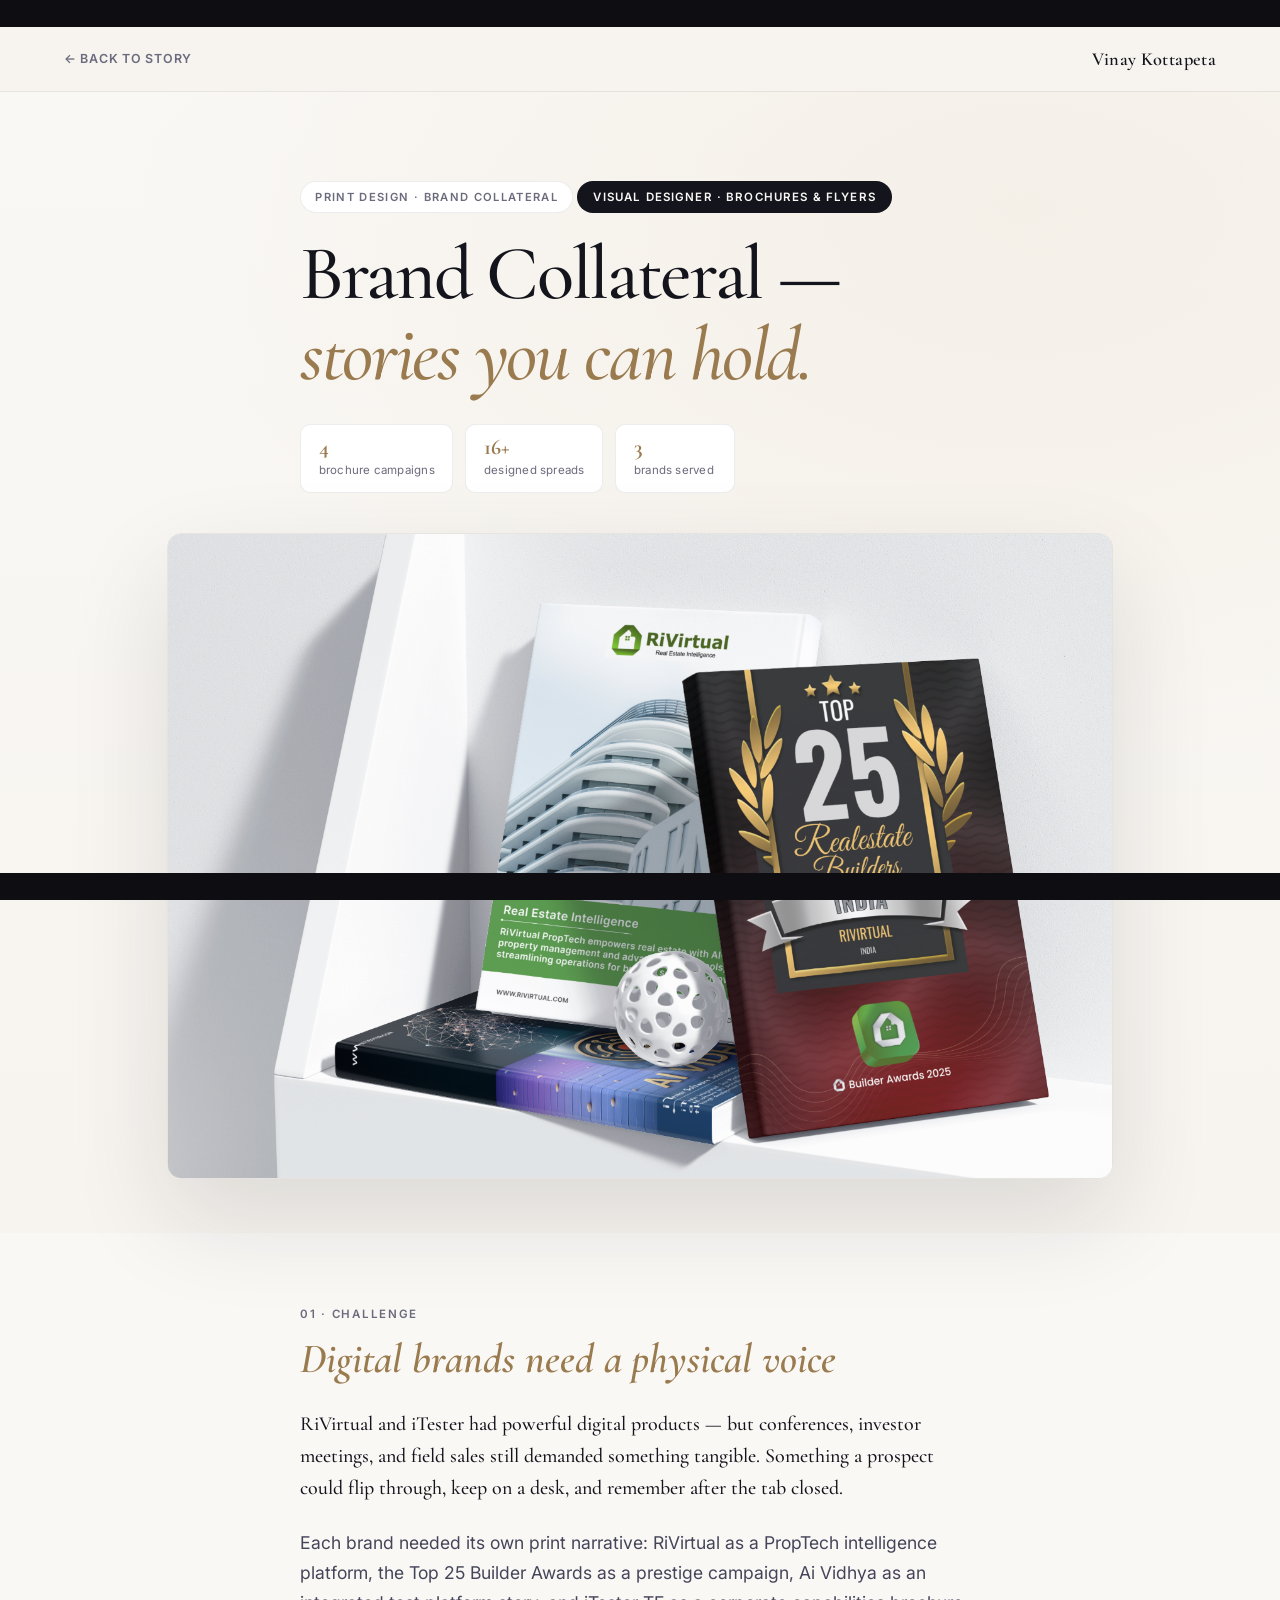
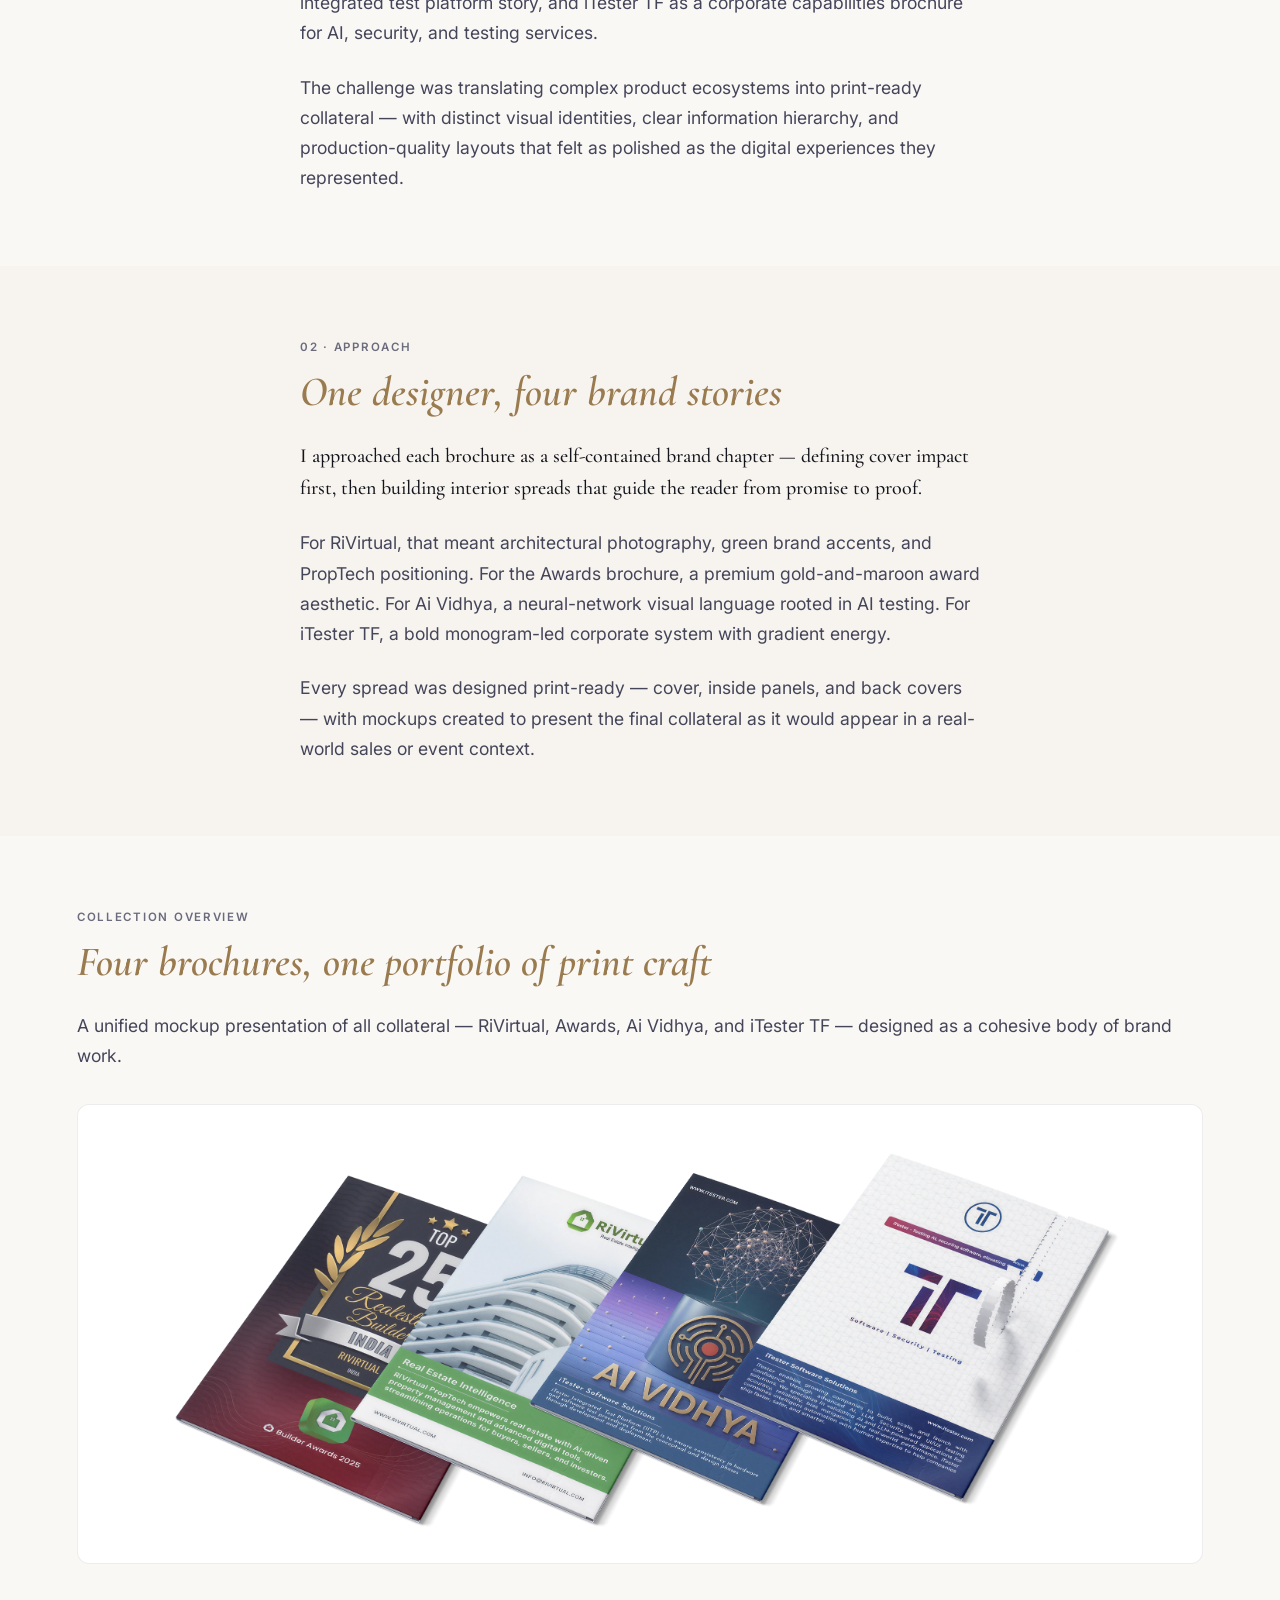
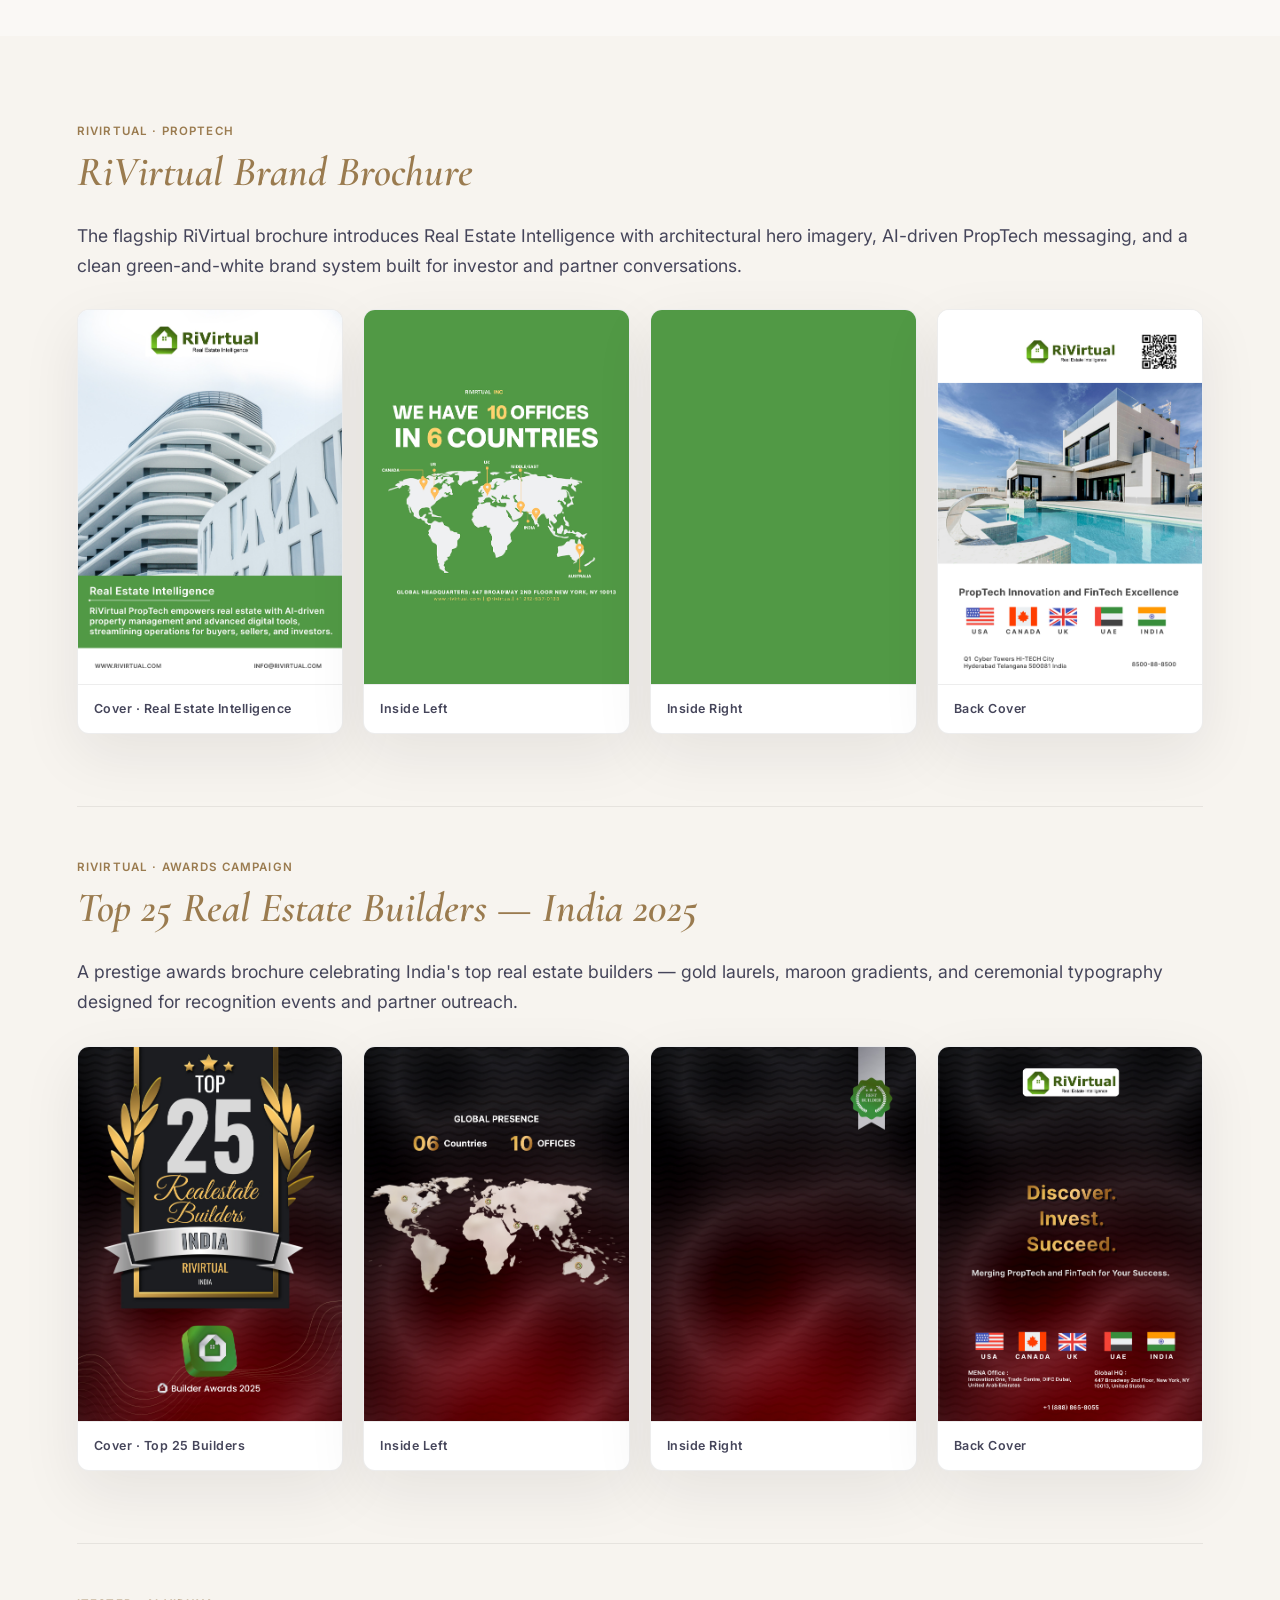
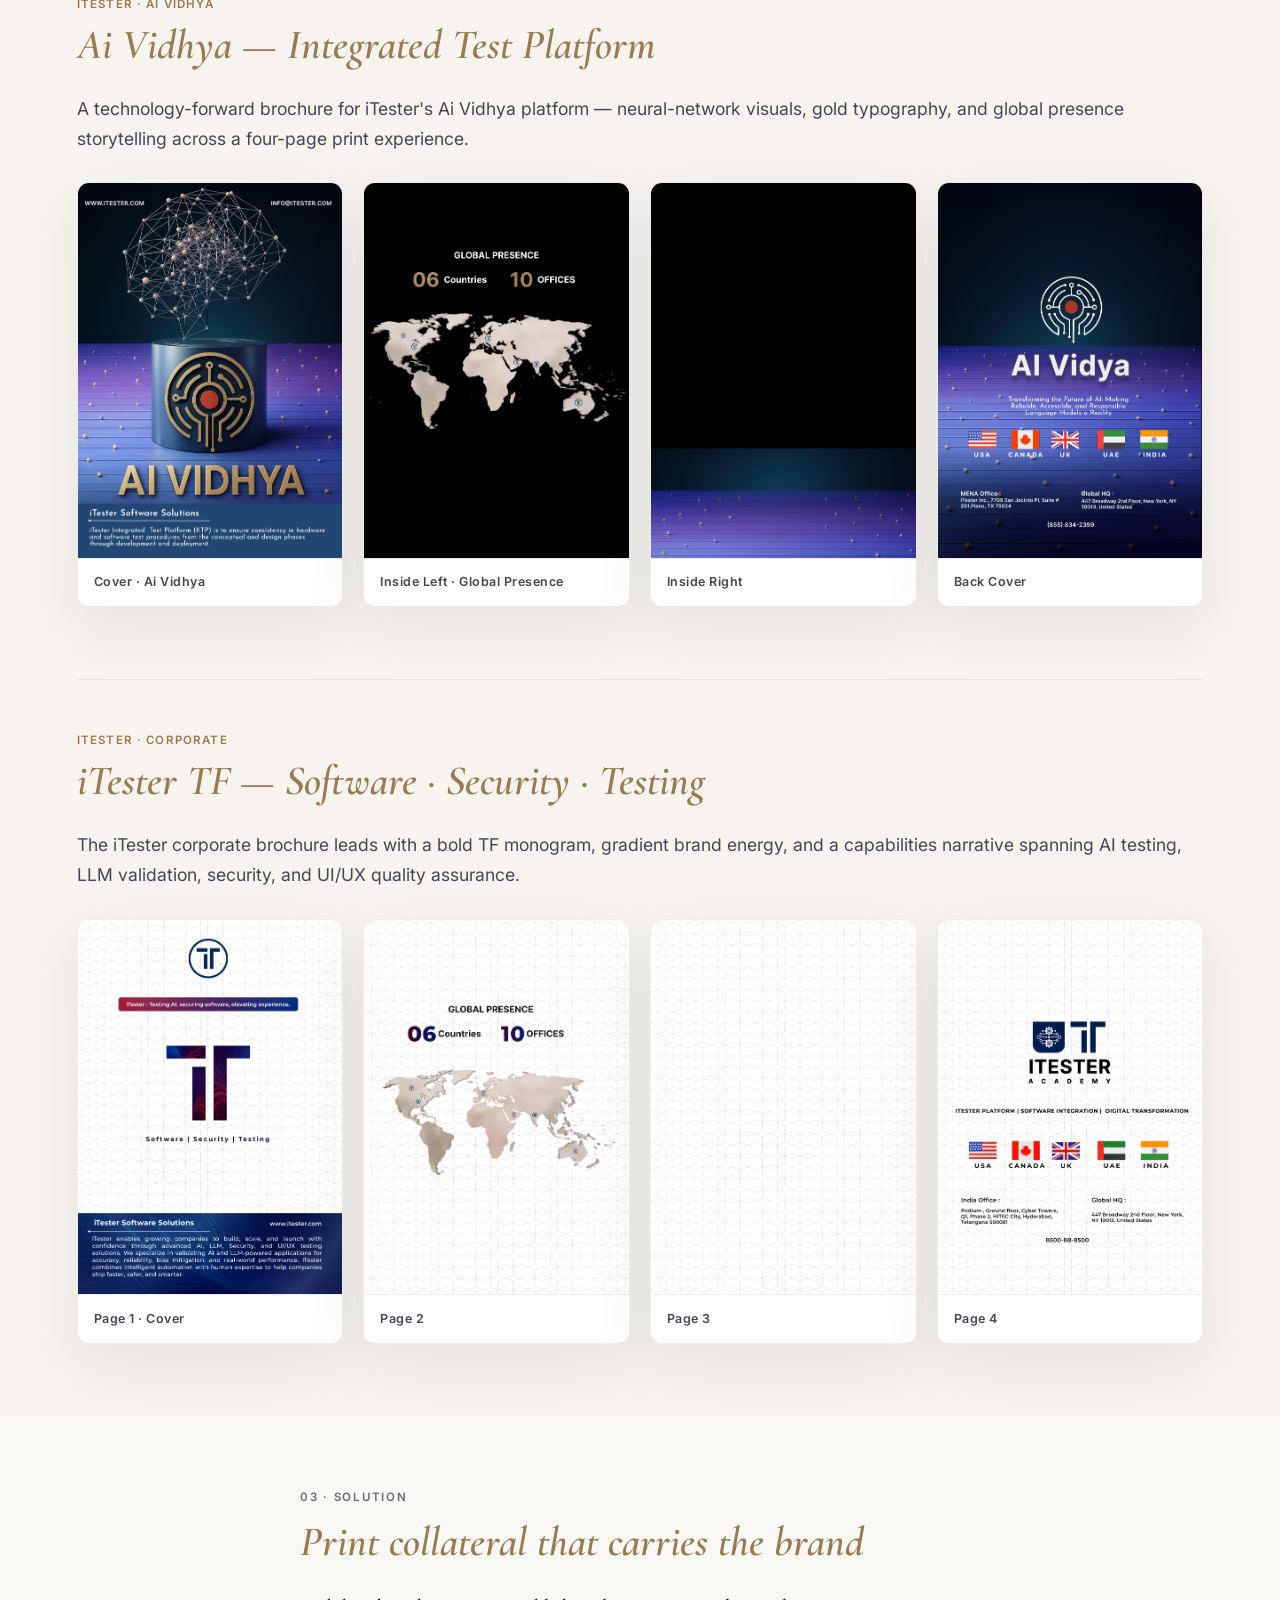
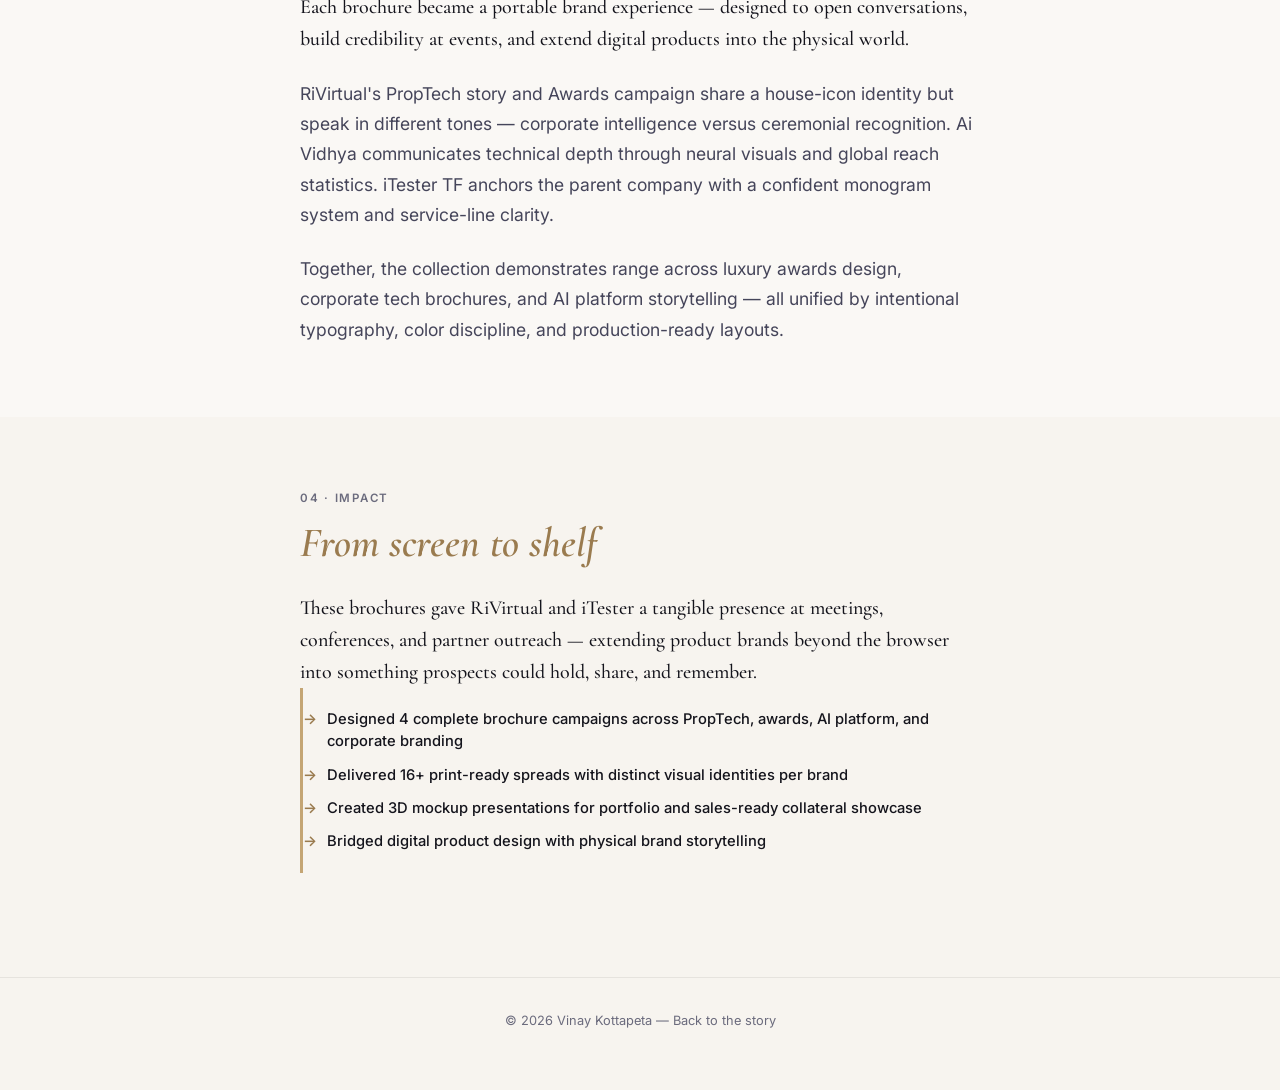
==== commit 75f54773: "Replace RiVirtual First brochure PDFs with image gallery spreads" ====
--- a/case-studies/brochures.html
+++ b/case-studies/brochures.html
@@ -91,11 +91,23 @@
           <span class="brochure-collection__badge">RiVirtual · PropTech</span>
           <h2 class="cs-section-title">RiVirtual Brand Brochure</h2>
           <p class="narrative">The flagship RiVirtual brochure introduces Real Estate Intelligence with architectural hero imagery, AI-driven PropTech messaging, and a clean green-and-white brand system built for investor and partner conversations.</p>
-          <div class="brochure-pdf-list">
-            <a href="../assets/brochures/rivirtual-first-pdf/Rivirtual Cover Page.pdf" class="case-study-download" download>Cover Page (.pdf)</a>
-            <a href="../assets/brochures/rivirtual-first-pdf/Rivirtual Left inside.pdf" class="case-study-download" download>Inside Left (.pdf)</a>
-            <a href="../assets/brochures/rivirtual-first-pdf/Rivirtual Right inside.pdf" class="case-study-download" download>Inside Right (.pdf)</a>
-            <a href="../assets/brochures/rivirtual-first-pdf/Rivirtual Back cover  Page.pdf" class="case-study-download" download>Back Cover (.pdf)</a>
+          <div class="brochure-spread-grid brochure-spread-grid--four">
+            <figure class="mockup-frame">
+              <img src="../assets/images/brochures/rivirtual-first/cover.jpg" alt="RiVirtual brand brochure cover" loading="lazy">
+              <figcaption>Cover · Real Estate Intelligence</figcaption>
+            </figure>
+            <figure class="mockup-frame">
+              <img src="../assets/images/brochures/rivirtual-first/inside-left.jpg" alt="RiVirtual brand brochure inside left spread" loading="lazy">
+              <figcaption>Inside Left</figcaption>
+            </figure>
+            <figure class="mockup-frame">
+              <img src="../assets/images/brochures/rivirtual-first/inside-right.jpg" alt="RiVirtual brand brochure inside right spread" loading="lazy">
+              <figcaption>Inside Right</figcaption>
+            </figure>
+            <figure class="mockup-frame">
+              <img src="../assets/images/brochures/rivirtual-first/back-cover.jpg" alt="RiVirtual brand brochure back cover" loading="lazy">
+              <figcaption>Back Cover</figcaption>
+            </figure>
           </div>
         </article>
 
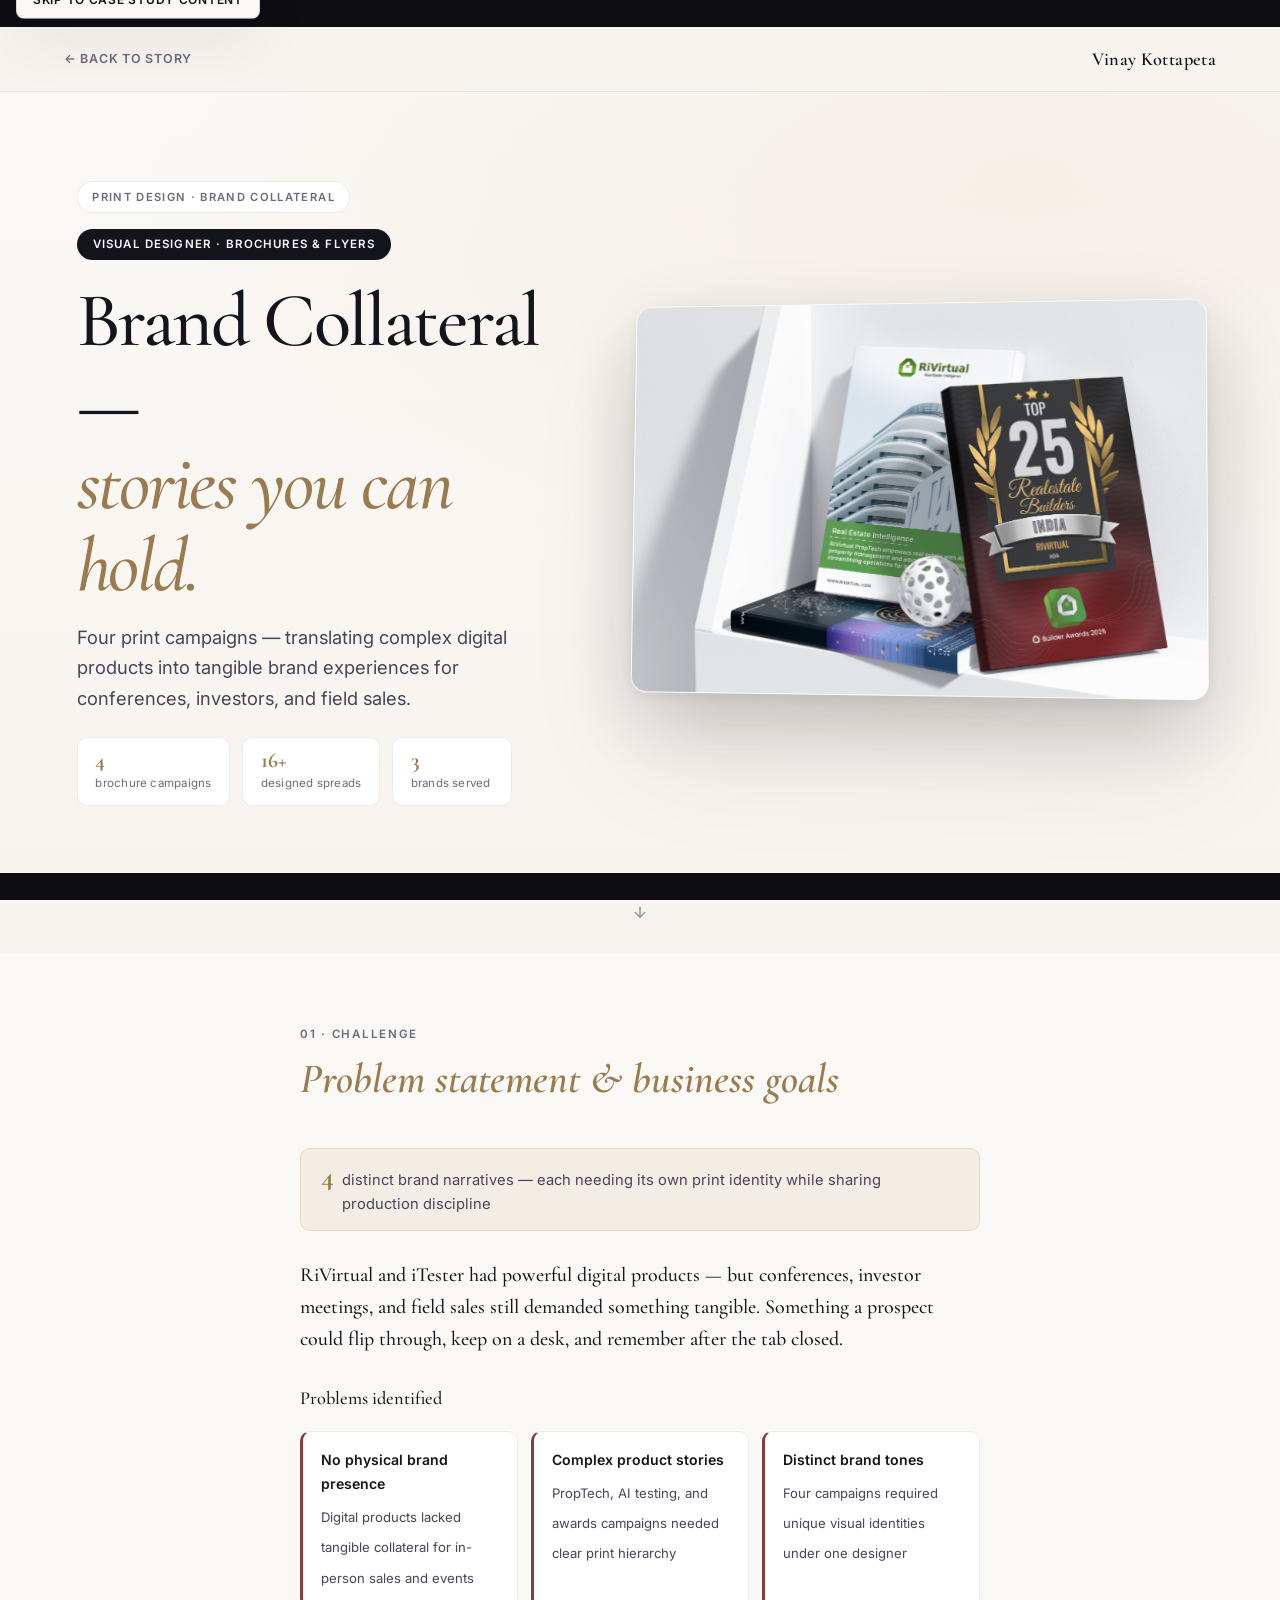
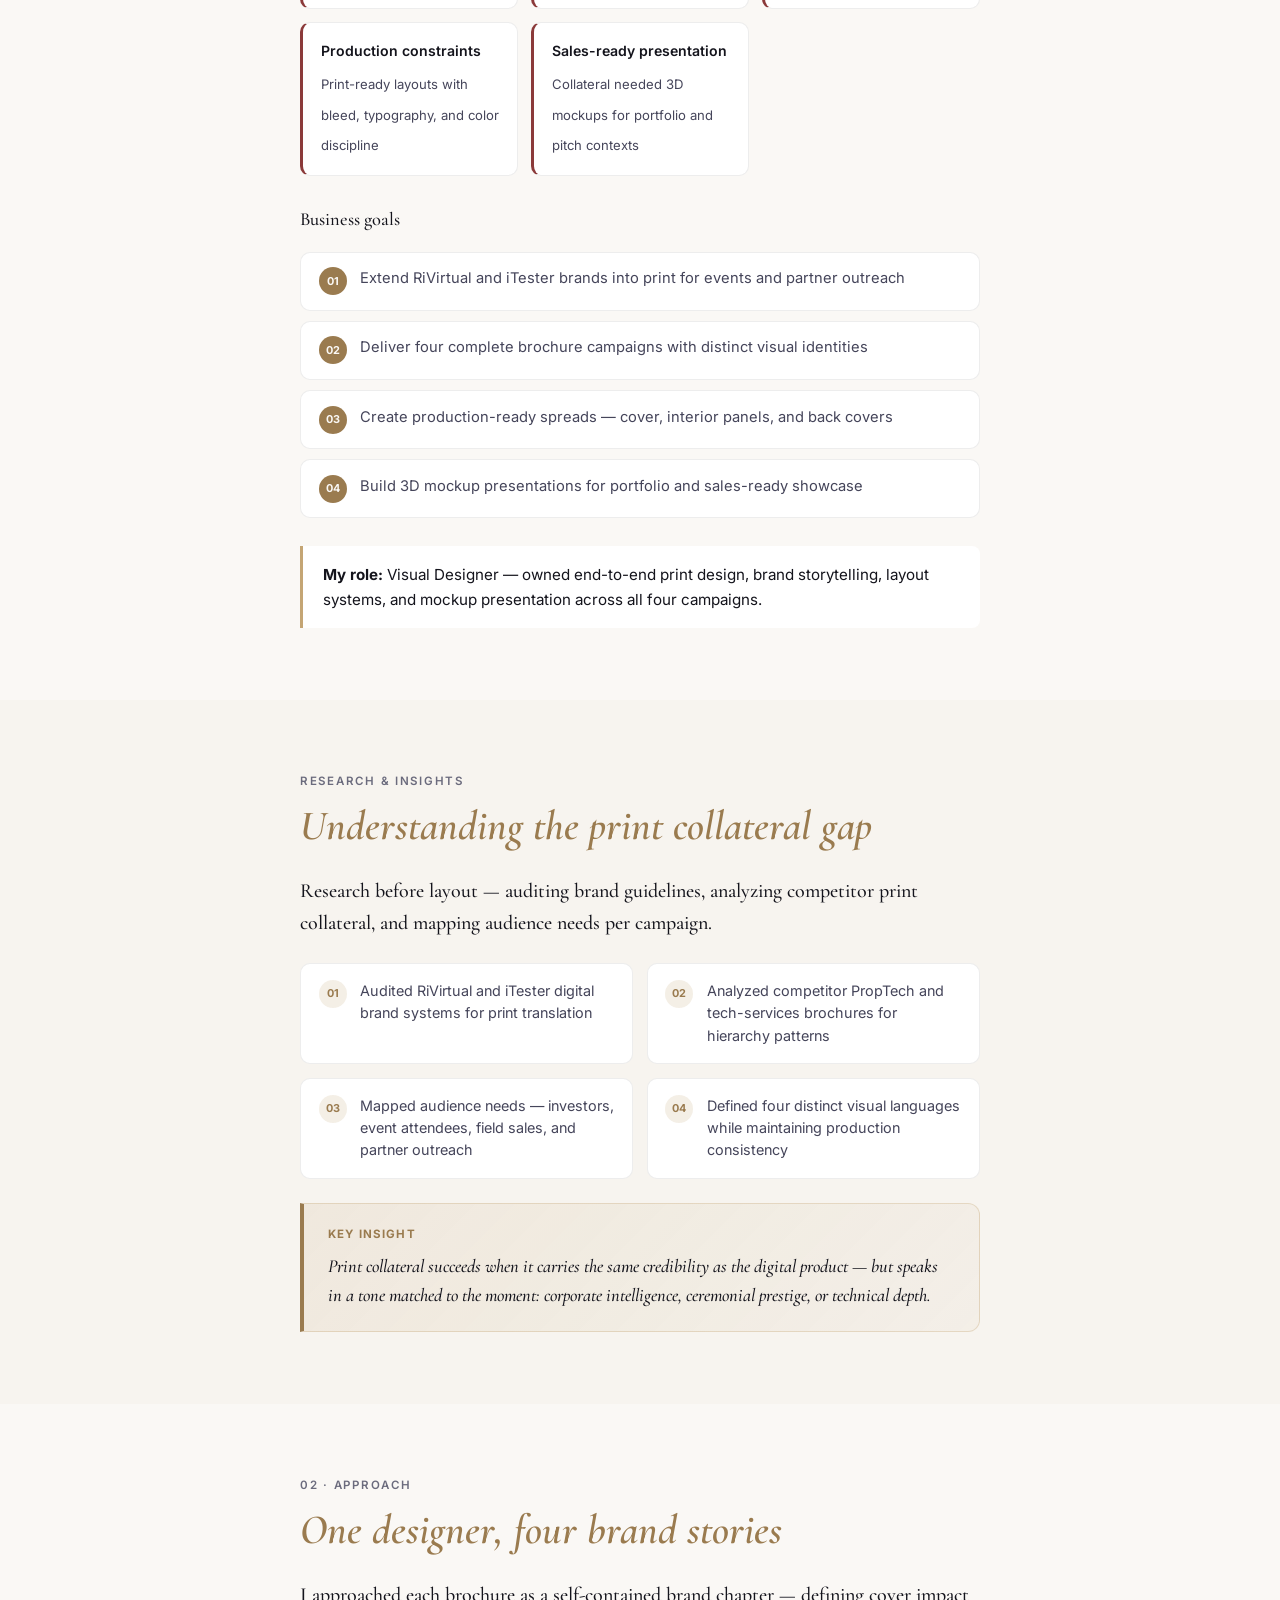
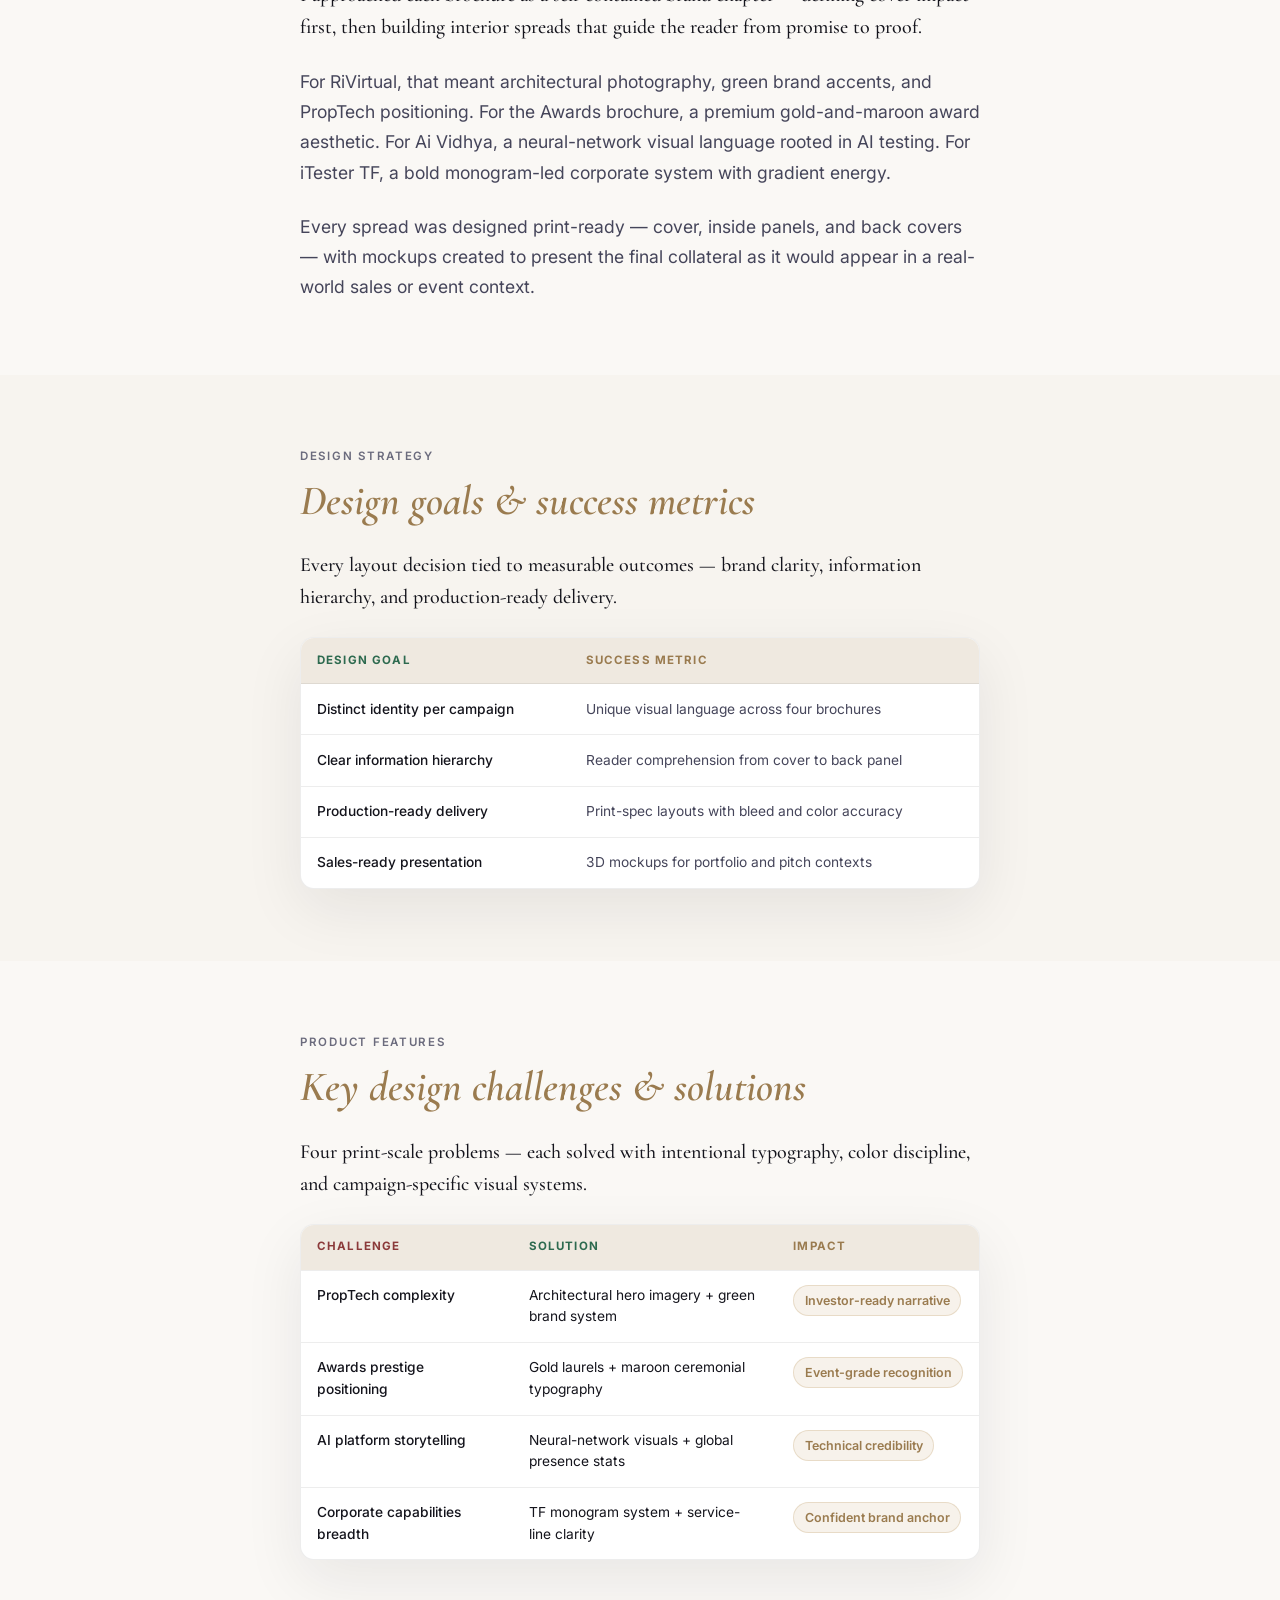
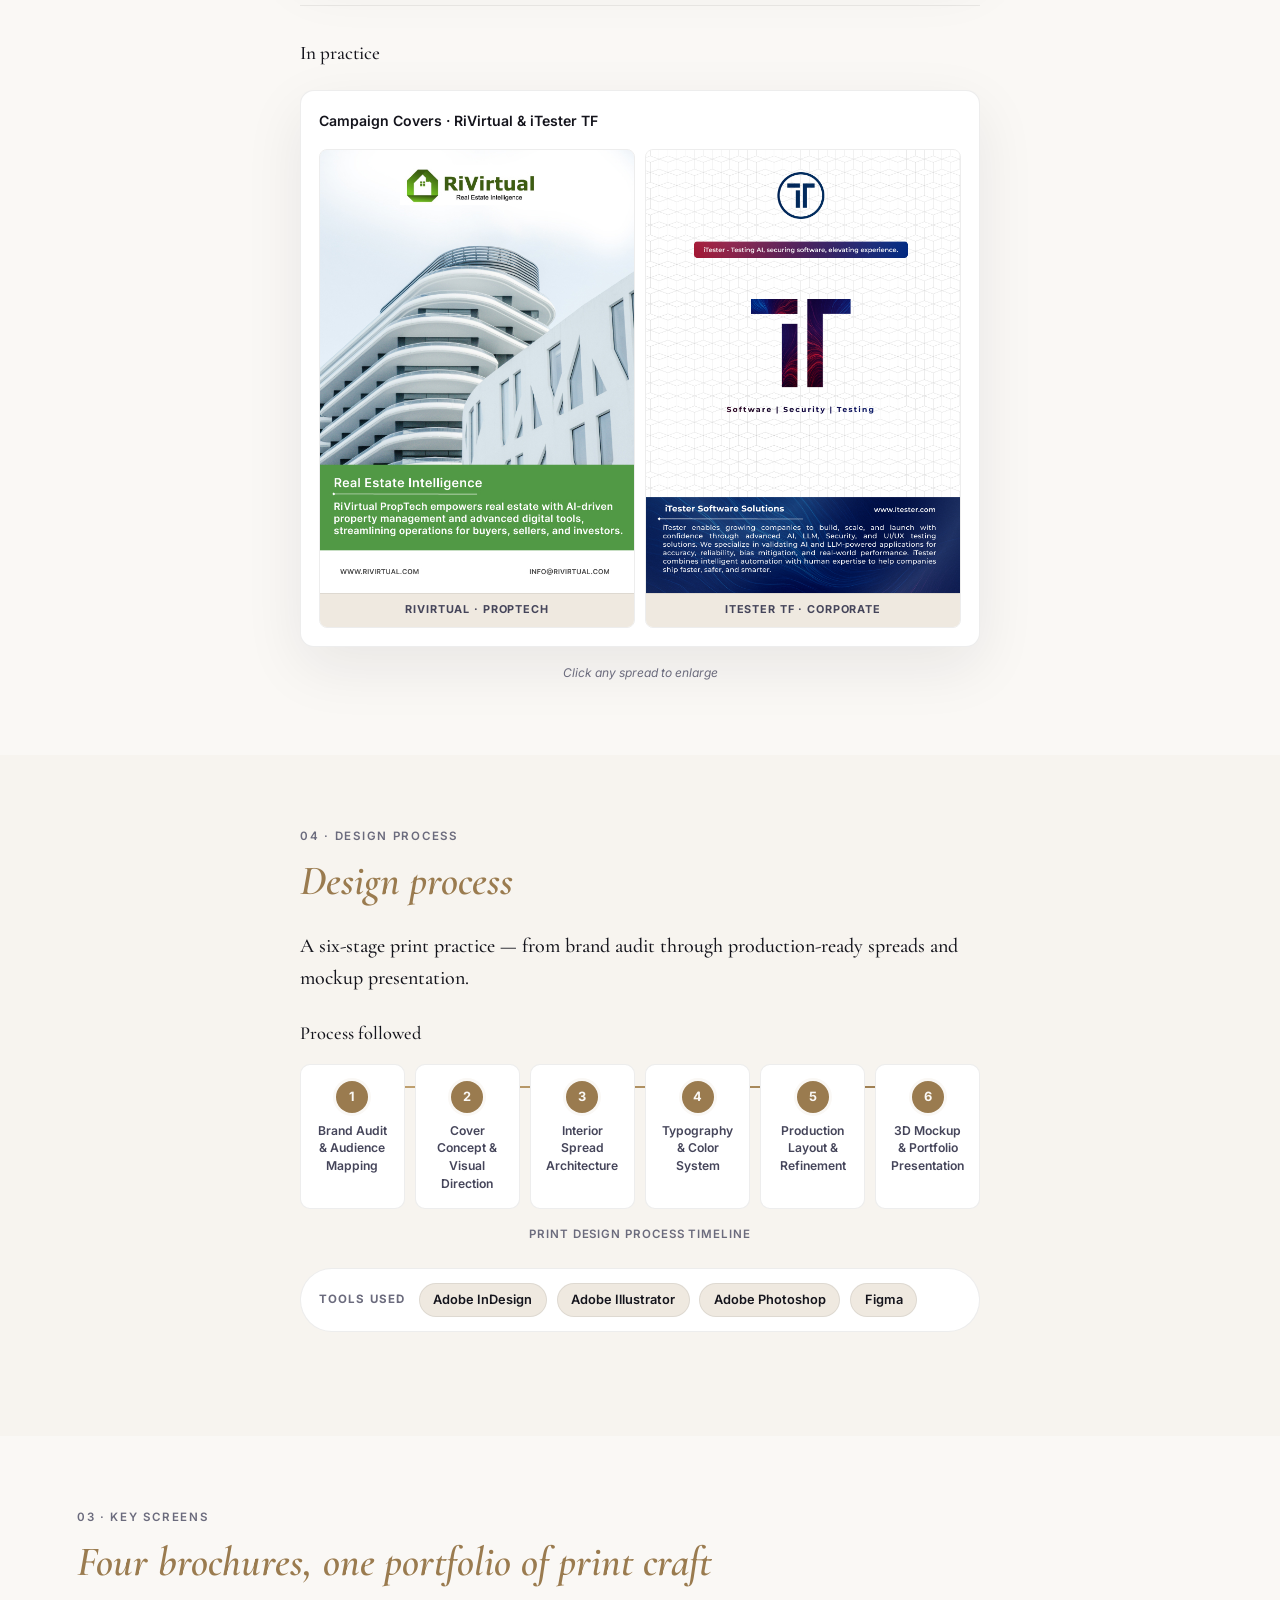
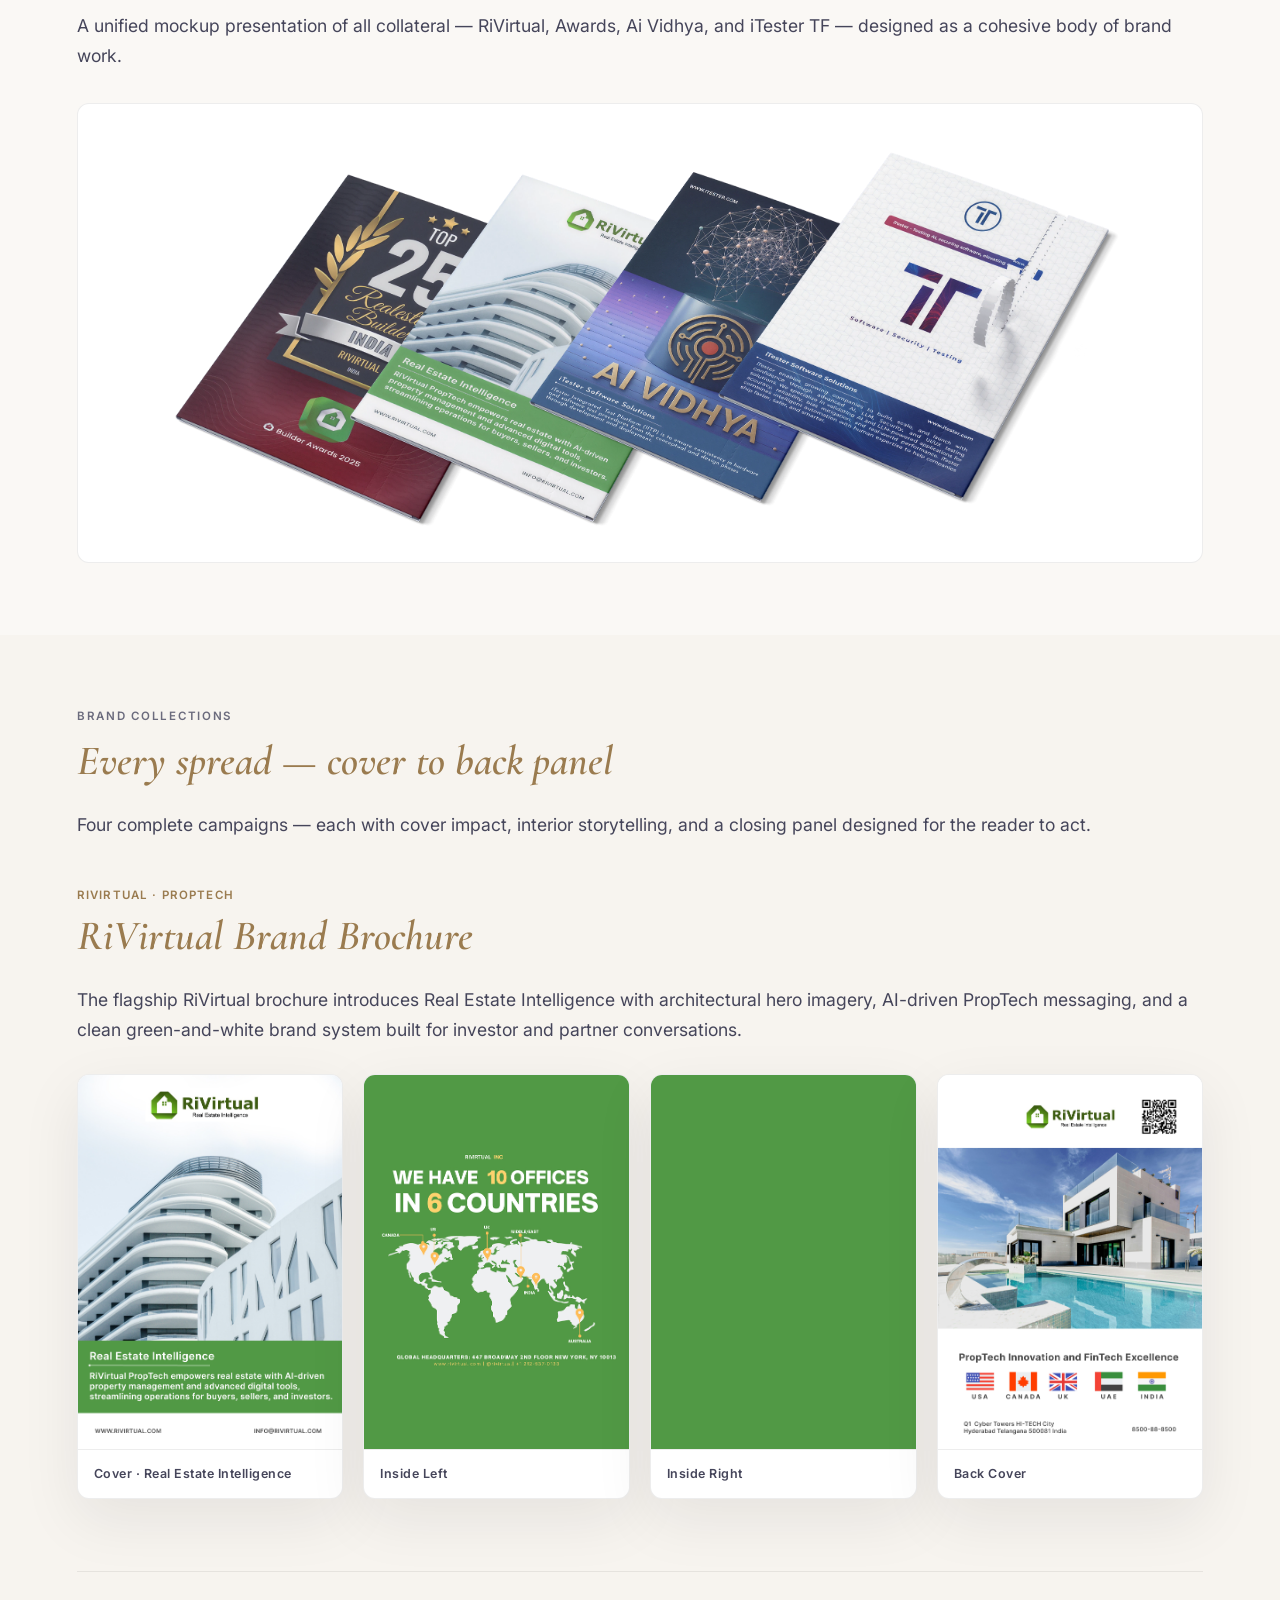
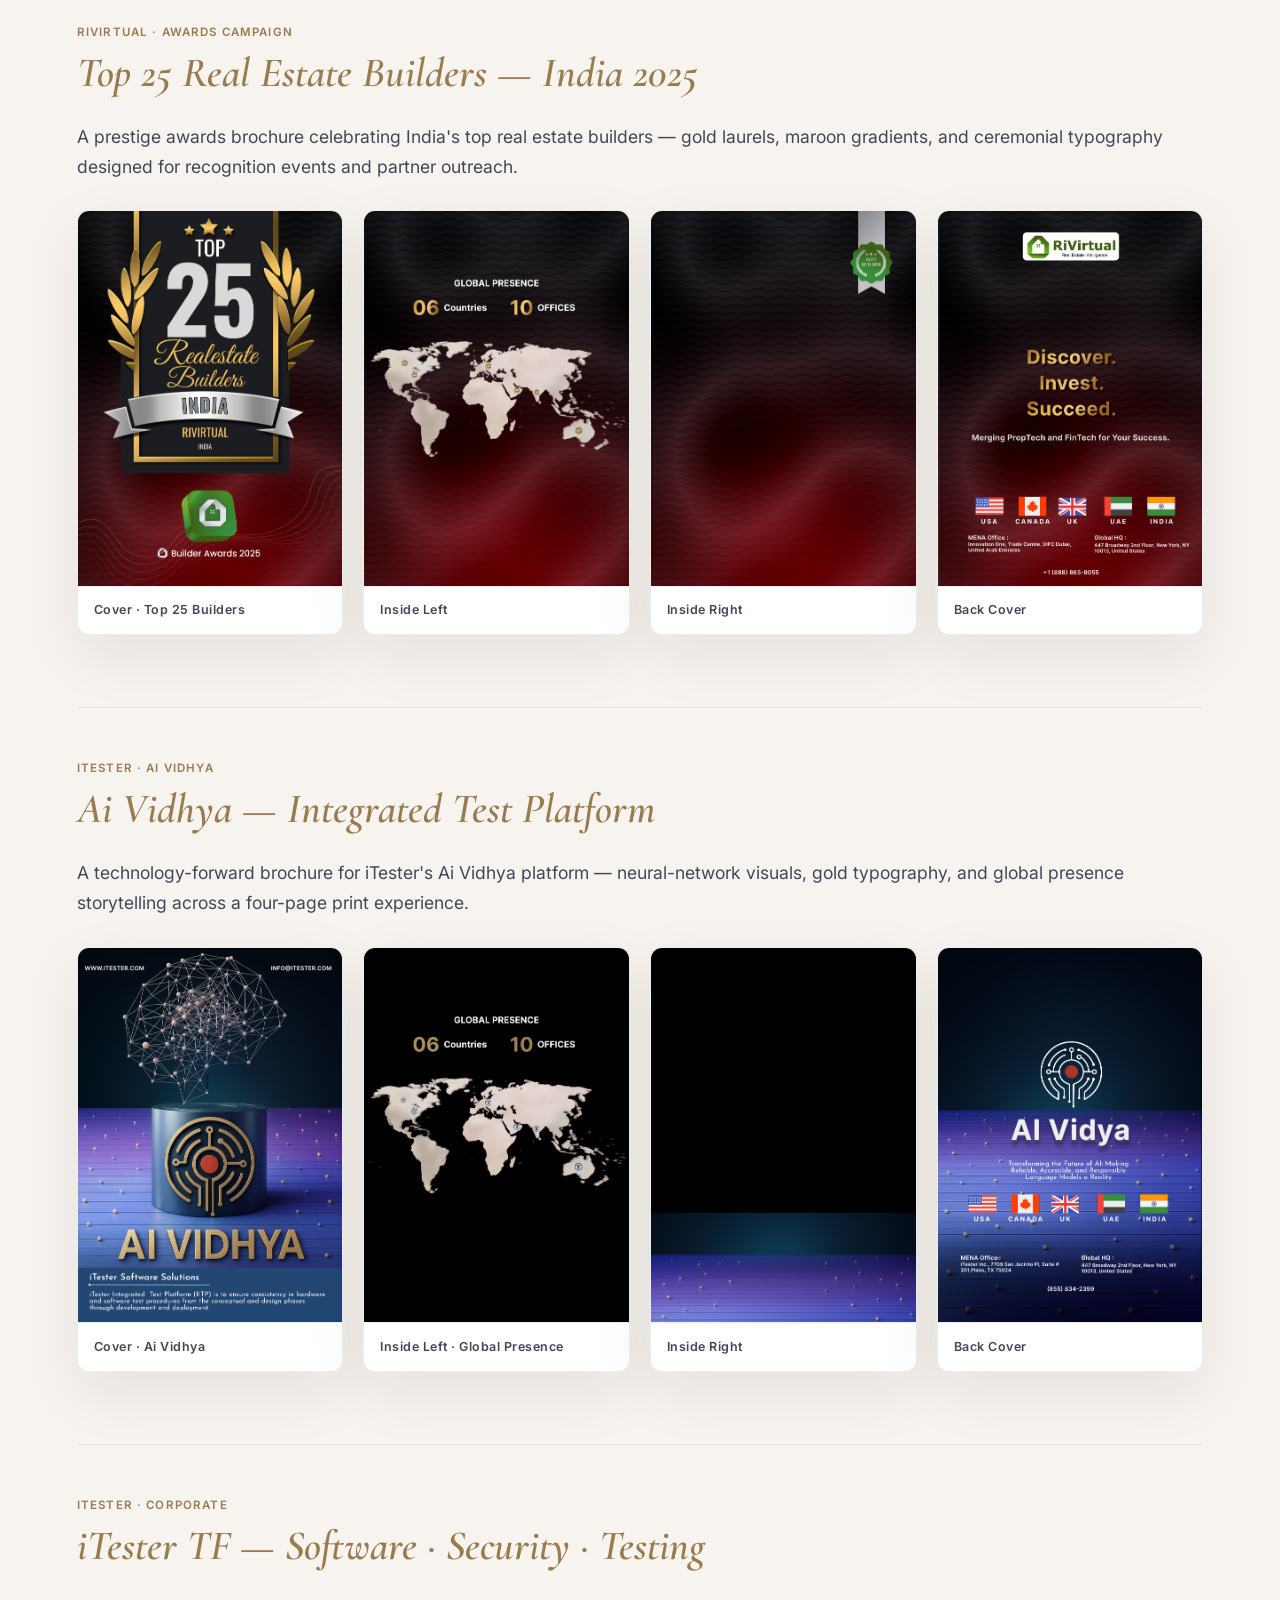
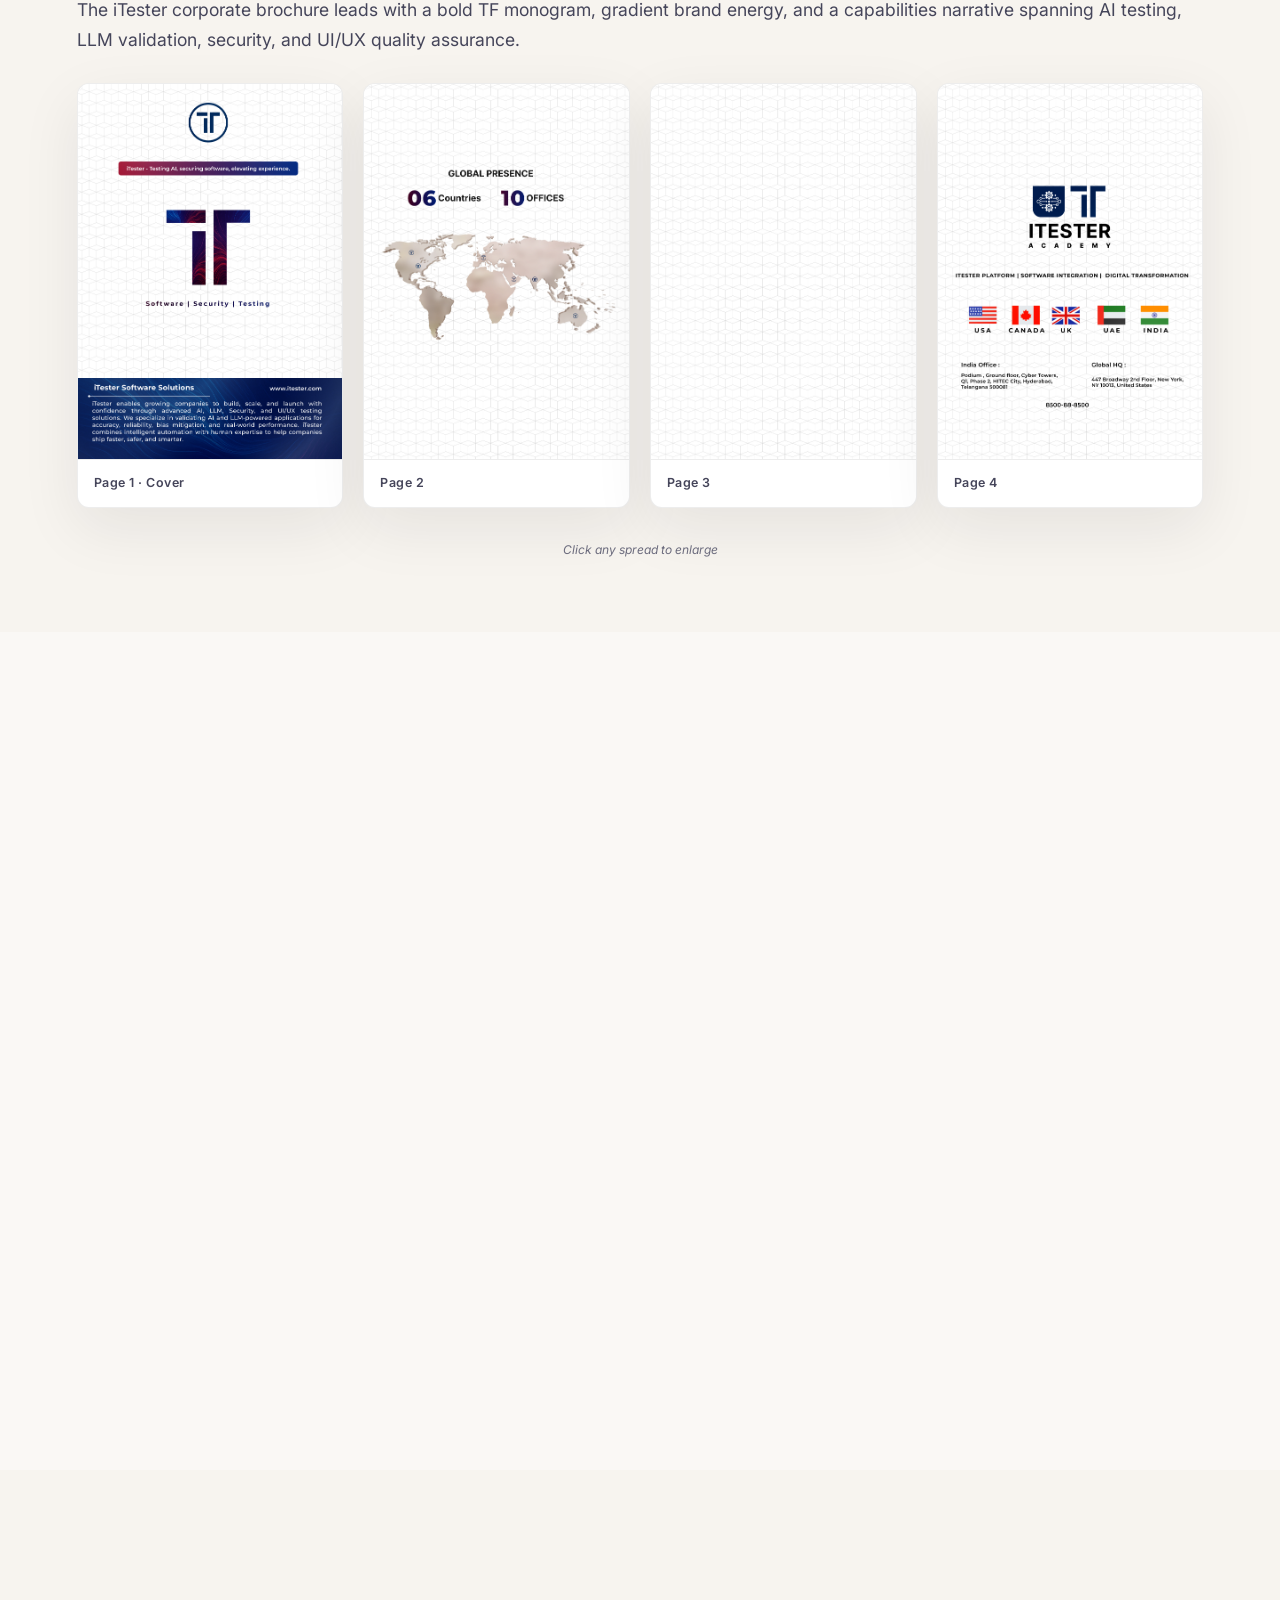
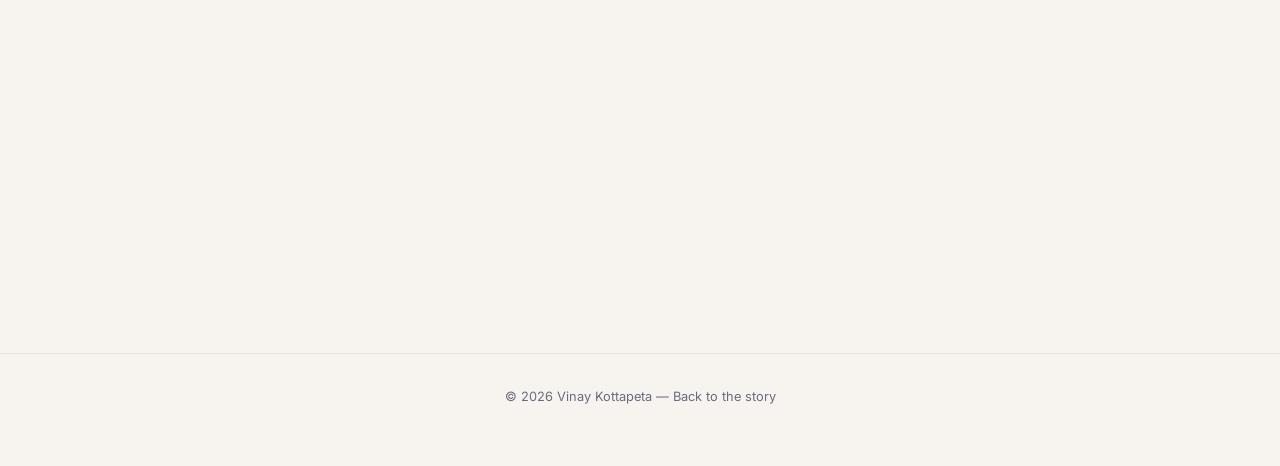
==== commit f9af2145: "Portfolio polish: case study template, RiVirtual fidelity/revamps, sticky nav, creative enhancements" ====
--- a/case-studies/brochures.html
+++ b/case-studies/brochures.html
@@ -4,6 +4,15 @@
   <meta charset="UTF-8">
   <meta name="viewport" content="width=device-width, initial-scale=1.0">
   <meta name="description" content="Brochures & Brand Collateral case study — print design for RiVirtual, iTester, and Ai Vidhya by Vinay Kottapeta.">
+  <meta property="og:type" content="website">
+  <meta property="og:title" content="Brand Collateral Case Study — Vinay Kottapeta">
+  <meta property="og:description" content="Four print campaigns — PropTech, awards, AI platform, and corporate branding. Stories you can hold.">
+  <meta property="og:image" content="https://vinzz007raw.github.io/VinayKottapeta-Portfolio/assets/images/covers/brochures-cover.png">
+  <meta property="og:url" content="https://vinzz007raw.github.io/VinayKottapeta-Portfolio/case-studies/brochures.html">
+  <meta name="twitter:card" content="summary_large_image">
+  <meta name="twitter:title" content="Brand Collateral Case Study — Vinay Kottapeta">
+  <meta name="twitter:description" content="Four print campaigns — PropTech, awards, AI platform, and corporate branding. Stories you can hold.">
+  <meta name="twitter:image" content="https://vinzz007raw.github.io/VinayKottapeta-Portfolio/assets/images/covers/brochures-cover.png">
   <title>Brochures & Brand Collateral — Vinay Kottapeta</title>
   <link rel="preconnect" href="https://fonts.googleapis.com">
   <link rel="preconnect" href="https://fonts.gstatic.com" crossorigin>
@@ -21,37 +30,98 @@
 
   <main class="case-study-main">
 
-    <section class="cs-hero">
-      <div class="cs-hero-inner reveal">
-        <span class="project-badge">Print Design · Brand Collateral</span>
-        <span class="role-badge">Visual Designer · Brochures & Flyers</span>
-        <h1 class="cs-hero-title">Brand Collateral —<br><em>stories you can hold.</em></h1>
-        <div class="metrics-row">
-          <div class="metric-chip"><strong>4</strong><span>brochure campaigns</span></div>
-          <div class="metric-chip"><strong>16+</strong><span>designed spreads</span></div>
-          <div class="metric-chip"><strong>3</strong><span>brands served</span></div>
-        </div>
-      </div>
-      <div class="cs-hero-cover reveal">
-        <img src="../assets/images/covers/brochures-cover.png" alt="Brochures and flyers 3D mockup showcase" loading="lazy">
+    <section class="cs-hero cs-hero--premium">
+      <div class="cs-hero-premium-layout">
+        <div class="cs-hero-inner reveal">
+          <span class="project-badge">Print Design · Brand Collateral</span>
+          <span class="role-badge">Visual Designer · Brochures &amp; Flyers</span>
+          <h1 class="cs-hero-title">Brand Collateral —<br><em>stories you can hold.</em></h1>
+          <p class="cs-hero-subtitle">Four print campaigns — translating complex digital products into tangible brand experiences for conferences, investors, and field sales.</p>
+          <div class="metrics-row">
+            <div class="metric-chip"><strong>4</strong><span>brochure campaigns</span></div>
+            <div class="metric-chip"><strong>16+</strong><span>designed spreads</span></div>
+            <div class="metric-chip"><strong>3</strong><span>brands served</span></div>
+          </div>
+        </div>
+        <div class="cs-hero-mockup-stage reveal">
+          <img class="cs-hero-mockup-img" src="../assets/images/covers/brochures-cover.png" alt="Brochures and flyers 3D mockup showcase — RiVirtual, Ai Vidhya, and iTester collateral" loading="eager">
+          <div class="cs-hero-mockup-reflection" aria-hidden="true"></div>
+        </div>
+      </div>
+      <div class="cs-hero-scroll-wrap reveal">
+        <a href="#challenge" class="cs-scroll-hint">
+          <span>Scroll to explore</span>
+          <svg width="18" height="18" viewBox="0 0 24 24" fill="none" stroke="currentColor" stroke-width="2"><path d="M12 5v14M5 12l7 7 7-7"/></svg>
+        </a>
       </div>
     </section>
 
     <section class="cs-section" id="challenge">
       <div class="cs-section-inner reveal">
         <span class="cs-section-label">01 · Challenge</span>
-        <h2 class="cs-section-title">Digital brands need a physical voice</h2>
+        <h2 class="cs-section-title">Problem statement &amp; business goals</h2>
+        <div class="cs-stat-callout">
+          <strong>4</strong>
+          <span>distinct brand narratives — each needing its own print identity while sharing production discipline</span>
+        </div>
         <div class="narrative">
           <p class="narrative-lead">
             RiVirtual and iTester had powerful digital products — but conferences, investor meetings, and field sales still demanded something tangible. Something a prospect could flip through, keep on a desk, and remember after the tab closed.
           </p>
-          <p>
-            Each brand needed its own print narrative: RiVirtual as a PropTech intelligence platform, the Top 25 Builder Awards as a prestige campaign, Ai Vidhya as an integrated test platform story, and iTester TF as a corporate capabilities brochure for AI, security, and testing services.
+
+          <h3 class="cs-block__title">Problems identified</h3>
+          <div class="cs-problem-grid">
+            <div class="cs-problem-card"><strong>No physical brand presence</strong><span>Digital products lacked tangible collateral for in-person sales and events</span></div>
+            <div class="cs-problem-card"><strong>Complex product stories</strong><span>PropTech, AI testing, and awards campaigns needed clear print hierarchy</span></div>
+            <div class="cs-problem-card"><strong>Distinct brand tones</strong><span>Four campaigns required unique visual identities under one designer</span></div>
+            <div class="cs-problem-card"><strong>Production constraints</strong><span>Print-ready layouts with bleed, typography, and color discipline</span></div>
+            <div class="cs-problem-card"><strong>Sales-ready presentation</strong><span>Collateral needed 3D mockups for portfolio and pitch contexts</span></div>
+          </div>
+
+          <h3 class="cs-block__title">Business goals</h3>
+          <ul class="cs-goals-list">
+            <li><span class="cs-goals-list__icon" aria-hidden="true">01</span><span>Extend RiVirtual and iTester brands into print for events and partner outreach</span></li>
+            <li><span class="cs-goals-list__icon" aria-hidden="true">02</span><span>Deliver four complete brochure campaigns with distinct visual identities</span></li>
+            <li><span class="cs-goals-list__icon" aria-hidden="true">03</span><span>Create production-ready spreads — cover, interior panels, and back covers</span></li>
+            <li><span class="cs-goals-list__icon" aria-hidden="true">04</span><span>Build 3D mockup presentations for portfolio and sales-ready showcase</span></li>
+          </ul>
+
+          <p class="cs-role-line">
+            <strong>My role:</strong> Visual Designer — owned end-to-end print design, brand storytelling, layout systems, and mockup presentation across all four campaigns.
           </p>
-          <p>
-            The challenge was translating complex product ecosystems into print-ready collateral — with distinct visual identities, clear information hierarchy, and production-quality layouts that felt as polished as the digital experiences they represented.
-          </p>
-        </div>
+        </div>
+      </div>
+    </section>
+
+    <section class="cs-section" id="research">
+      <div class="cs-section-inner reveal">
+        <span class="cs-section-label">Research &amp; Insights</span>
+        <h2 class="cs-section-title">Understanding the print collateral gap</h2>
+        <p class="narrative-lead" style="margin-bottom: 1.5rem;">Research before layout — auditing brand guidelines, analyzing competitor print collateral, and mapping audience needs per campaign.</p>
+
+        <div class="cs-research-board">
+          <article class="cs-research-item">
+            <span class="cs-research-item__num">01</span>
+            <p>Audited RiVirtual and iTester digital brand systems for print translation</p>
+          </article>
+          <article class="cs-research-item">
+            <span class="cs-research-item__num">02</span>
+            <p>Analyzed competitor PropTech and tech-services brochures for hierarchy patterns</p>
+          </article>
+          <article class="cs-research-item">
+            <span class="cs-research-item__num">03</span>
+            <p>Mapped audience needs — investors, event attendees, field sales, and partner outreach</p>
+          </article>
+          <article class="cs-research-item">
+            <span class="cs-research-item__num">04</span>
+            <p>Defined four distinct visual languages while maintaining production consistency</p>
+          </article>
+        </div>
+
+        <blockquote class="cs-insight-callout">
+          <span class="cs-insight-callout__label">Key insight</span>
+          <p>Print collateral succeeds when it carries the same credibility as the digital product — but speaks in a tone matched to the moment: corporate intelligence, ceremonial prestige, or technical depth.</p>
+        </blockquote>
       </div>
     </section>
 
@@ -73,9 +143,151 @@
       </div>
     </section>
 
-    <section class="cs-section cs-section--wide" id="showcase">
-      <div class="cs-section-inner reveal">
-        <span class="cs-section-label">Collection Overview</span>
+    <section class="cs-section" id="design-goals">
+      <div class="cs-section-inner reveal">
+        <span class="cs-section-label">Design Strategy</span>
+        <h2 class="cs-section-title">Design goals &amp; success metrics</h2>
+        <p class="narrative-lead" style="margin-bottom: 1.5rem;">Every layout decision tied to measurable outcomes — brand clarity, information hierarchy, and production-ready delivery.</p>
+
+        <div class="personas-table-wrap cs-goals-metrics-wrap">
+          <table class="personas-table cs-goals-metrics-table">
+            <thead>
+              <tr>
+                <th scope="col">Design goal</th>
+                <th scope="col">Success metric</th>
+              </tr>
+            </thead>
+            <tbody>
+              <tr>
+                <td>Distinct identity per campaign</td>
+                <td>Unique visual language across four brochures</td>
+              </tr>
+              <tr>
+                <td>Clear information hierarchy</td>
+                <td>Reader comprehension from cover to back panel</td>
+              </tr>
+              <tr>
+                <td>Production-ready delivery</td>
+                <td>Print-spec layouts with bleed and color accuracy</td>
+              </tr>
+              <tr>
+                <td>Sales-ready presentation</td>
+                <td>3D mockups for portfolio and pitch contexts</td>
+              </tr>
+            </tbody>
+          </table>
+        </div>
+      </div>
+    </section>
+
+    <section class="cs-section" id="design-challenges">
+      <div class="cs-section-inner reveal">
+        <span class="cs-section-label">Product Features</span>
+        <h2 class="cs-section-title">Key design challenges &amp; solutions</h2>
+        <p class="narrative-lead" style="margin-bottom: 1.5rem;">Four print-scale problems — each solved with intentional typography, color discipline, and campaign-specific visual systems.</p>
+
+        <div class="personas-table-wrap design-cs-table-wrap">
+          <table class="personas-table design-cs-table">
+            <thead>
+              <tr>
+                <th scope="col">Challenge</th>
+                <th scope="col">Solution</th>
+                <th scope="col">Impact</th>
+              </tr>
+            </thead>
+            <tbody>
+              <tr>
+                <td>PropTech complexity</td>
+                <td>Architectural hero imagery + green brand system</td>
+                <td><span class="design-cs-impact">Investor-ready narrative</span></td>
+              </tr>
+              <tr>
+                <td>Awards prestige positioning</td>
+                <td>Gold laurels + maroon ceremonial typography</td>
+                <td><span class="design-cs-impact">Event-grade recognition</span></td>
+              </tr>
+              <tr>
+                <td>AI platform storytelling</td>
+                <td>Neural-network visuals + global presence stats</td>
+                <td><span class="design-cs-impact">Technical credibility</span></td>
+              </tr>
+              <tr>
+                <td>Corporate capabilities breadth</td>
+                <td>TF monogram system + service-line clarity</td>
+                <td><span class="design-cs-impact">Confident brand anchor</span></td>
+              </tr>
+            </tbody>
+          </table>
+        </div>
+
+        <div class="design-cs-visuals">
+          <h3 class="design-cs-visuals__title">In practice</h3>
+          <article class="design-cs-visual design-cs-visual--solo">
+            <h4 class="design-cs-visual__heading">Campaign Covers · RiVirtual &amp; iTester TF</h4>
+            <div class="design-cs-visual__compare">
+              <figure class="design-cs-visual__panel">
+                <img src="../assets/images/brochures/rivirtual-first/cover.jpg" alt="RiVirtual brand brochure cover" loading="lazy">
+                <figcaption>RiVirtual · PropTech</figcaption>
+              </figure>
+              <figure class="design-cs-visual__panel">
+                <img src="../assets/images/brochures/itester-tf/page-01.jpg" alt="iTester TF brochure cover page" loading="lazy">
+                <figcaption>iTester TF · Corporate</figcaption>
+              </figure>
+            </div>
+          </article>
+          <p class="reel-hint reel-hint--all" style="text-align: center; margin-top: 1rem;">Click any spread to enlarge</p>
+        </div>
+      </div>
+    </section>
+
+    <section class="cs-section" id="design-process">
+      <div class="cs-section-inner reveal">
+        <span class="cs-section-label">04 · Design Process</span>
+        <h2 class="cs-section-title">Design process</h2>
+        <p class="narrative-lead" style="margin-bottom: 1.5rem;">A six-stage print practice — from brand audit through production-ready spreads and mockup presentation.</p>
+
+        <h3 class="design-process-block__title">Process followed</h3>
+        <div class="design-process-timeline" aria-label="Design process steps">
+          <article class="design-process-step">
+            <span class="design-process-step__num">1</span>
+            <h3 class="design-process-step__title">Brand Audit &amp; Audience Mapping</h3>
+          </article>
+          <article class="design-process-step">
+            <span class="design-process-step__num">2</span>
+            <h3 class="design-process-step__title">Cover Concept &amp; Visual Direction</h3>
+          </article>
+          <article class="design-process-step">
+            <span class="design-process-step__num">3</span>
+            <h3 class="design-process-step__title">Interior Spread Architecture</h3>
+          </article>
+          <article class="design-process-step">
+            <span class="design-process-step__num">4</span>
+            <h3 class="design-process-step__title">Typography &amp; Color System</h3>
+          </article>
+          <article class="design-process-step">
+            <span class="design-process-step__num">5</span>
+            <h3 class="design-process-step__title">Production Layout &amp; Refinement</h3>
+          </article>
+          <article class="design-process-step">
+            <span class="design-process-step__num">6</span>
+            <h3 class="design-process-step__title">3D Mockup &amp; Portfolio Presentation</h3>
+          </article>
+        </div>
+        <p class="design-process-caption">Print design process timeline</p>
+
+        <div class="design-process-tools">
+          <span class="design-process-tools__label">Tools used</span>
+          <span class="design-process-tool">Adobe InDesign</span>
+          <span class="design-process-tool">Adobe Illustrator</span>
+          <span class="design-process-tool">Adobe Photoshop</span>
+          <span class="design-process-tool">Figma</span>
+        </div>
+      </div>
+    </section>
+
+    <section class="cs-section cs-section--wide" id="screens">
+      <div class="cs-section-inner reveal">
+        <span class="cs-section-label">03 · Key Screens</span>
         <h2 class="cs-section-title">Four brochures, one portfolio of print craft</h2>
         <p class="narrative" style="margin-bottom: 0;">A unified mockup presentation of all collateral — RiVirtual, Awards, Ai Vidhya, and iTester TF — designed as a cohesive body of brand work.</p>
         <figure class="brochure-showcase-hero mockup-frame">
@@ -86,6 +298,9 @@
 
     <section class="cs-section cs-section--wide" id="collections">
       <div class="cs-section-inner reveal">
+        <span class="cs-section-label">Brand Collections</span>
+        <h2 class="cs-section-title">Every spread — cover to back panel</h2>
+        <p class="narrative" style="margin-bottom: 2rem;">Four complete campaigns — each with cover impact, interior storytelling, and a closing panel designed for the reader to act.</p>
 
         <article class="brochure-collection" id="rivirtual-first">
           <span class="brochure-collection__badge">RiVirtual · PropTech</span>
@@ -183,42 +398,24 @@
           </div>
         </article>
 
-      </div>
-    </section>
-
-    <section class="cs-section" id="solution">
-      <div class="cs-section-inner reveal">
-        <span class="cs-section-label">03 · Solution</span>
-        <h2 class="cs-section-title">Print collateral that carries the brand</h2>
-        <div class="narrative">
-          <p class="narrative-lead">
-            Each brochure became a portable brand experience — designed to open conversations, build credibility at events, and extend digital products into the physical world.
-          </p>
-          <p>
-            RiVirtual's PropTech story and Awards campaign share a house-icon identity but speak in different tones — corporate intelligence versus ceremonial recognition. Ai Vidhya communicates technical depth through neural visuals and global reach statistics. iTester TF anchors the parent company with a confident monogram system and service-line clarity.
-          </p>
-          <p>
-            Together, the collection demonstrates range across luxury awards design, corporate tech brochures, and AI platform storytelling — all unified by intentional typography, color discipline, and production-ready layouts.
-          </p>
-        </div>
+        <p class="reel-hint reel-hint--all" style="text-align: center; margin-top: 2rem;">Click any spread to enlarge</p>
       </div>
     </section>
 
     <section class="cs-section" id="impact">
       <div class="cs-section-inner reveal">
-        <span class="cs-section-label">04 · Impact</span>
-        <h2 class="cs-section-title">From screen to shelf</h2>
-        <div class="narrative">
-          <p class="narrative-lead">
-            These brochures gave RiVirtual and iTester a tangible presence at meetings, conferences, and partner outreach — extending product brands beyond the browser into something prospects could hold, share, and remember.
-          </p>
-        </div>
-        <ul class="impact-highlights">
-          <li>Designed 4 complete brochure campaigns across PropTech, awards, AI platform, and corporate branding</li>
-          <li>Delivered 16+ print-ready spreads with distinct visual identities per brand</li>
-          <li>Created 3D mockup presentations for portfolio and sales-ready collateral showcase</li>
-          <li>Bridged digital product design with physical brand storytelling</li>
-        </ul>
+        <span class="cs-section-label">09 · Impact &amp; Results</span>
+        <h2 class="cs-section-title">Impact &amp; results</h2>
+        <p class="cs-impact-lead">
+          From screen to shelf — tangible brand experiences that extended RiVirtual and iTester into conferences, investor meetings, and partner outreach.
+        </p>
+        <div class="cs-outcomes-grid cs-outcomes-grid--impact">
+          <div class="cs-outcome-card cs-outcome-card--highlight"><strong>4</strong><span>Complete brochure campaigns across PropTech, awards, AI platform, and corporate branding</span></div>
+          <div class="cs-outcome-card"><strong>16+</strong><span>Print-ready spreads with distinct visual identities per brand</span></div>
+          <div class="cs-outcome-card"><strong>3</strong><span>Brands served — RiVirtual, iTester, and Ai Vidhya</span></div>
+          <div class="cs-outcome-card"><strong>3D mockups</strong><span>Portfolio and sales-ready collateral presentations</span></div>
+          <div class="cs-outcome-card"><strong>Print + digital</strong><span>Bridged product design with physical brand storytelling</span></div>
+        </div>
       </div>
     </section>
 
--- a/css/styles.css
+++ b/css/styles.css
@@ -25,6 +25,12 @@
   --letterbox-h: clamp(18px, 3vh, 36px);
   --transition: 0.6s cubic-bezier(0.16, 1, 0.3, 1);
   --max-narrative: 680px;
+  --cs-sticky-nav-height: 46px;
+  --cs-rail-width: 10.75rem;
+  --cs-rail-gap: 1.5rem;
+  --cs-rail-edge: clamp(0.75rem, 1.5vw, 1.5rem);
+  --cs-rail-offset: calc(var(--cs-rail-edge) + var(--cs-rail-width) + var(--cs-rail-gap));
+  --cs-rail-breakpoint: 1400px;
 }
 
 *, *::before, *::after {
@@ -962,6 +968,10 @@
 
 .lightbox-close:hover {
   background: rgba(255, 255, 255, 0.2);
+}
+
+.lightbox-close:focus-visible {
+  background: rgba(255, 255, 255, 0.25);
 }
 
 #lightbox-caption {
@@ -1347,20 +1357,173 @@
 
 .reel-hint--mobile { display: none; }
 .reel-hint--desktop { display: block; }
-
-/* Mobile: 2-column grid instead of horizontal scroll */
+.reel-hint--all { display: block; }
+
+/* ── Horizontal image galleries (low-fi, flows, mockups) ── */
+.h-gallery {
+  width: 100vw;
+  margin-left: calc(-1 * clamp(1.5rem, 6vw, 5rem));
+  padding: 0 clamp(1.5rem, 6vw, 5rem);
+  position: relative;
+  margin-top: 1.25rem;
+}
+
+.h-gallery__viewport {
+  position: relative;
+}
+
+.h-gallery__track {
+  display: flex;
+  gap: 1.25rem;
+  overflow-x: auto;
+  scroll-snap-type: x mandatory;
+  scroll-behavior: smooth;
+  padding: 1rem 0 1.5rem;
+  -webkit-overflow-scrolling: touch;
+  scrollbar-width: thin;
+  scrollbar-color: var(--accent) var(--border);
+  cursor: grab;
+}
+
+.h-gallery__track.is-dragging {
+  cursor: grabbing;
+  scroll-behavior: auto;
+  scroll-snap-type: none;
+}
+
+.h-gallery__track::-webkit-scrollbar {
+  height: 6px;
+}
+
+.h-gallery__track::-webkit-scrollbar-track {
+  background: var(--border);
+  border-radius: 4px;
+}
+
+.h-gallery__track::-webkit-scrollbar-thumb {
+  background: var(--accent);
+  border-radius: 4px;
+}
+
+.h-gallery-card {
+  flex: 0 0 auto;
+  scroll-snap-align: center;
+  margin: 0;
+  border-radius: 12px;
+  overflow: hidden;
+  border: 1px solid var(--border);
+  background: var(--bg-white);
+  box-shadow: var(--shadow);
+  cursor: pointer;
+  transition: transform 0.35s var(--transition), box-shadow 0.35s;
+}
+
+.h-gallery-card:hover {
+  transform: translateY(-4px);
+  box-shadow: var(--shadow-lg);
+}
+
+.h-gallery__track.is-dragging .h-gallery-card {
+  cursor: grabbing;
+  transform: none;
+}
+
+.h-gallery-card__media {
+  background: #f4f2ef;
+  display: flex;
+  align-items: flex-start;
+  justify-content: center;
+  min-height: 200px;
+}
+
+.h-gallery-card img {
+  width: 100%;
+  height: auto;
+  display: block;
+  object-fit: contain;
+  object-position: top center;
+}
+
+.h-gallery-card figcaption {
+  padding: 0.85rem 1rem;
+  font-size: 0.78rem;
+  font-weight: 600;
+  letter-spacing: 0.04em;
+  color: var(--text-soft);
+  border-top: 1px solid var(--border);
+  text-align: center;
+}
+
+/* Card widths tuned for full clarity */
+.h-gallery--wireframe .h-gallery-card {
+  width: min(88vw, 540px);
+}
+
+.h-gallery--wireframe-xl .h-gallery-card {
+  width: min(92vw, 720px);
+}
+
+.h-gallery--flow .h-gallery-card {
+  width: min(94vw, 1280px);
+}
+
+.h-gallery--flow-xl .h-gallery-card {
+  width: min(98vw, 1600px);
+}
+
+.h-gallery--device .h-gallery-card {
+  width: min(90vw, 720px);
+}
+
+.h-gallery--slide .h-gallery-card {
+  width: min(92vw, 960px);
+}
+
+.h-gallery--wide .h-gallery-card {
+  width: min(96vw, 1400px);
+}
+
+.case-study-main .ui-reel--horizontal .device-frame--macbook {
+  width: clamp(300px, 44vw, 500px);
+}
+
+.case-study-main .ui-reel--horizontal .device-frame--macbook .device-screen img {
+  object-fit: contain;
+  object-position: top center;
+  background: #111;
+}
+
+.lowfi-subsection .h-gallery,
+.cs-section--wide > .cs-section-inner > .h-gallery {
+  margin-top: 1.25rem;
+}
+
+/* Case study galleries stay horizontal on all breakpoints */
+.case-study-main .ui-reel--horizontal,
+.case-study-main .h-gallery {
+  width: 100vw;
+  margin-left: calc(-1 * clamp(1.5rem, 6vw, 5rem));
+}
+
+.case-study-main .h-gallery .reel-edge,
+.case-study-main .ui-reel--horizontal .reel-edge {
+  opacity: 1;
+  pointer-events: auto;
+}
+
+/* Mobile: 2-column grid only on main story page reels */
 @media (max-width: 768px) {
-  .ui-reel {
+  .ui-reel:not(.ui-reel--horizontal) {
     width: 100%;
     margin-left: 0;
     padding: 0;
   }
 
-  .reel-edge {
+  .ui-reel:not(.ui-reel--horizontal) .reel-edge {
     display: none;
   }
 
-  .ui-reel-track {
+  .ui-reel:not(.ui-reel--horizontal) .ui-reel-track {
     display: grid;
     grid-template-columns: repeat(2, 1fr);
     gap: 1rem;
@@ -1370,18 +1533,35 @@
     cursor: default;
   }
 
-  .ui-frame {
+  .ui-reel:not(.ui-reel--horizontal) .ui-frame {
     scroll-snap-align: unset;
     cursor: pointer;
   }
 
-  .ui-frame:hover {
+  .ui-reel:not(.ui-reel--horizontal) .ui-frame:hover {
     transform: translateY(-4px) scale(1.01);
   }
 
-  .device-frame--macbook,
-  .device-frame--iphone {
+  .ui-reel:not(.ui-reel--horizontal) .device-frame--macbook,
+  .ui-reel:not(.ui-reel--horizontal) .device-frame--iphone {
     width: 100%;
+  }
+
+  .case-study-main .h-gallery {
+    width: 100%;
+    margin-left: 0;
+    padding: 0;
+  }
+
+  .case-study-main .ui-reel--horizontal {
+    width: 100%;
+    margin-left: 0;
+    padding: 0;
+  }
+
+  .case-study-main .ui-reel--horizontal .device-frame--macbook,
+  .case-study-main .ui-reel--horizontal .device-frame--iphone {
+    width: min(85vw, 420px);
   }
 
   .device-frame--iphone {
@@ -1403,6 +1583,7 @@
 
   .reel-hint--desktop { display: none; }
   .reel-hint--mobile { display: block; }
+  .reel-hint--all { display: block; }
 
   .metrics-row {
     flex-direction: column;
@@ -1846,8 +2027,242 @@
 #chapter-goodreviews { background: var(--bg-cream); }
 
 /* ── Case study detail pages ── */
+html:has(.case-study-main) {
+  scroll-padding-top: calc(var(--letterbox-h) + var(--nav-height) + var(--cs-sticky-nav-height));
+}
+
+html:has(.cs-sticky-nav--rail) {
+  scroll-padding-top: calc(var(--letterbox-h) + var(--nav-height) + 16px);
+}
+
 .case-study-main {
   padding-top: var(--nav-height);
+  transition: padding-left 0.3s ease;
+}
+
+@media (min-width: 1400px) {
+  html:has(.cs-sticky-nav--rail) .case-study-main {
+    padding-left: var(--cs-rail-offset);
+  }
+
+  /* Full-bleed reels/galleries must respect the rail gutter */
+  html:has(.cs-sticky-nav--rail) .case-study-main .ui-reel,
+  html:has(.cs-sticky-nav--rail) .case-study-main .ui-reel--horizontal,
+  html:has(.cs-sticky-nav--rail) .case-study-main .h-gallery {
+    width: calc(100vw - var(--cs-rail-offset));
+  }
+}
+
+.case-study-main > .cs-section[id] {
+  scroll-margin-top: calc(var(--letterbox-h) + var(--nav-height) + var(--cs-sticky-nav-height) + 12px);
+}
+
+html:has(.cs-sticky-nav--rail) .case-study-main > .cs-section[id] {
+  scroll-margin-top: calc(var(--letterbox-h) + var(--nav-height) + 16px);
+}
+
+/* Mobile / tablet: single-row horizontal strip (never wraps) */
+.cs-sticky-nav {
+  position: sticky;
+  top: calc(var(--letterbox-h) + var(--nav-height));
+  z-index: 999;
+  background: rgba(247, 244, 239, 0.94);
+  backdrop-filter: blur(14px);
+  border-bottom: 1px solid var(--border);
+  box-shadow: 0 8px 24px rgba(26, 26, 34, 0.04);
+  opacity: 0;
+  visibility: hidden;
+  transform: translateY(-6px);
+  transition: opacity 0.28s ease, visibility 0.28s ease, transform 0.28s ease;
+  pointer-events: none;
+}
+
+.cs-sticky-nav.is-visible {
+  opacity: 1;
+  visibility: visible;
+  transform: none;
+  pointer-events: auto;
+}
+
+.cs-sticky-nav:not(.is-visible):not(.cs-sticky-nav--rail) {
+  max-height: 0;
+  overflow: hidden;
+  border-bottom: none;
+  box-shadow: none;
+}
+
+.cs-sticky-nav__label {
+  display: none;
+}
+
+.cs-sticky-nav__inner {
+  overflow-x: auto;
+  overflow-y: hidden;
+  overscroll-behavior-x: contain;
+  scrollbar-width: none;
+  -webkit-overflow-scrolling: touch;
+  mask-image: linear-gradient(90deg, transparent, #000 1.25rem, #000 calc(100% - 1.25rem), transparent);
+}
+
+.cs-sticky-nav__inner::-webkit-scrollbar {
+  display: none;
+}
+
+.cs-sticky-nav__list {
+  display: flex;
+  flex-wrap: nowrap;
+  align-items: stretch;
+  gap: 0.1rem;
+  padding: 0 clamp(1rem, 4vw, 3.5rem);
+  margin: 0;
+  list-style: none;
+  min-width: min-content;
+}
+
+.cs-sticky-nav__list a {
+  display: flex;
+  align-items: center;
+  min-height: var(--cs-sticky-nav-height);
+  padding: 0.5rem 0.8rem;
+  font-size: 0.66rem;
+  font-weight: 600;
+  letter-spacing: 0.08em;
+  text-transform: uppercase;
+  color: var(--text-muted);
+  white-space: nowrap;
+  border-bottom: 2px solid transparent;
+  transition: color 0.2s ease, border-color 0.2s ease;
+}
+
+.cs-sticky-nav__list a:hover {
+  color: var(--accent-deep);
+}
+
+.cs-sticky-nav__list a.is-active {
+  color: var(--accent-deep);
+  border-bottom-color: var(--accent);
+}
+
+.cs-sticky-nav__list a:focus-visible {
+  outline: 2px solid var(--accent);
+  outline-offset: 2px;
+  border-radius: 4px;
+}
+
+.skip-link {
+  position: fixed;
+  top: calc(var(--letterbox-h) + 0.5rem);
+  left: 1rem;
+  z-index: 10002;
+  padding: 0.55rem 1rem;
+  font-size: 0.75rem;
+  font-weight: 600;
+  letter-spacing: 0.06em;
+  text-transform: uppercase;
+  color: var(--text);
+  background: var(--bg-cream);
+  border: 1px solid var(--border-strong);
+  border-radius: 8px;
+  box-shadow: var(--shadow);
+  transform: translateY(-140%);
+  transition: transform 0.2s ease;
+}
+
+.skip-link:focus {
+  transform: translateY(0);
+}
+
+.cs-enlargeable {
+  cursor: zoom-in;
+}
+
+.cs-enlargeable:focus-visible {
+  outline: 2px solid var(--accent-deep);
+  outline-offset: 3px;
+}
+
+/* Desktop: fixed left rail in reserved gutter (wide screens only) */
+@media (min-width: 1400px) {
+  .cs-sticky-nav {
+    position: fixed;
+    top: calc(var(--letterbox-h) + var(--nav-height) + 1.25rem);
+    left: var(--cs-rail-edge);
+    bottom: calc(var(--letterbox-h) + 1.25rem);
+    width: var(--cs-rail-width);
+    z-index: 998;
+    background: rgba(247, 244, 239, 0.82);
+    backdrop-filter: blur(12px);
+    border: 1px solid var(--border);
+    border-radius: 12px;
+    box-shadow: 0 12px 40px rgba(26, 26, 34, 0.06);
+    padding: 0.85rem 0.65rem 0.75rem;
+    transform: translateX(-8px);
+  }
+
+  .cs-sticky-nav.is-visible {
+    transform: none;
+  }
+
+  .cs-sticky-nav__label {
+    display: block;
+    padding: 0 0.55rem 0.65rem;
+    font-size: 0.58rem;
+    font-weight: 600;
+    letter-spacing: 0.14em;
+    text-transform: uppercase;
+    color: var(--text-muted);
+    border-bottom: 1px solid var(--border);
+    margin-bottom: 0.5rem;
+  }
+
+  .cs-sticky-nav__inner {
+    overflow-x: hidden;
+    overflow-y: auto;
+    max-height: 100%;
+    mask-image: linear-gradient(180deg, transparent, #000 0.35rem, #000 calc(100% - 0.35rem), transparent);
+    padding-right: 0.15rem;
+    scrollbar-width: thin;
+    scrollbar-color: rgba(154, 123, 79, 0.35) transparent;
+  }
+
+  .cs-sticky-nav__inner::-webkit-scrollbar {
+    display: block;
+    width: 4px;
+  }
+
+  .cs-sticky-nav__inner::-webkit-scrollbar-thumb {
+    background: rgba(154, 123, 79, 0.35);
+    border-radius: 4px;
+  }
+
+  .cs-sticky-nav__list {
+    flex-direction: column;
+    align-items: stretch;
+    gap: 0.05rem;
+    padding: 0;
+    min-width: 0;
+  }
+
+  .cs-sticky-nav__list a {
+    min-height: 0;
+    padding: 0.42rem 0.55rem 0.42rem 0.7rem;
+    font-size: 0.6rem;
+    line-height: 1.35;
+    white-space: normal;
+    border-bottom: none;
+    border-left: 2px solid transparent;
+    border-radius: 0 6px 6px 0;
+  }
+
+  .cs-sticky-nav__list a:hover {
+    background: rgba(196, 165, 116, 0.08);
+  }
+
+  .cs-sticky-nav__list a.is-active {
+    color: var(--accent-deep);
+    border-left-color: var(--accent);
+    background: rgba(196, 165, 116, 0.1);
+  }
 }
 
 .nav--case-study {
@@ -2306,6 +2721,53 @@
   margin-top: 0.5rem;
 }
 
+.lowfi-subsection {
+  margin-top: 2.5rem;
+}
+
+.lowfi-subsection:first-of-type {
+  margin-top: 2rem;
+}
+
+.lowfi-subsection__title {
+  font-family: var(--font-display);
+  font-size: clamp(1.15rem, 2.5vw, 1.45rem);
+  font-weight: 500;
+  margin-bottom: 0.35rem;
+}
+
+.lowfi-subsection__desc {
+  font-size: 0.88rem;
+  color: var(--text-soft);
+  line-height: 1.6;
+  margin-bottom: 1.25rem;
+}
+
+.ui-gallery-module {
+  margin-bottom: clamp(2.5rem, 6vh, 4rem);
+}
+
+.ui-gallery-module:last-child {
+  margin-bottom: 0;
+}
+
+.ui-gallery-module__title {
+  font-family: var(--font-display);
+  font-size: clamp(1.2rem, 2.5vw, 1.5rem);
+  font-weight: 500;
+  margin-bottom: 0.35rem;
+  padding: 0 clamp(1.5rem, 6vw, 5rem);
+}
+
+.ui-gallery-module__desc {
+  font-size: 0.88rem;
+  color: var(--text-soft);
+  line-height: 1.6;
+  margin-bottom: 1.25rem;
+  padding: 0 clamp(1.5rem, 6vw, 5rem);
+  max-width: 720px;
+}
+
 .brochure-showcase-hero {
   margin-top: 2rem;
   border-radius: 12px;
@@ -2432,6 +2894,2552 @@
   border-top: 1px solid var(--border);
 }
 
+.cs-next-chapter {
+  padding: clamp(3rem, 8vh, 5rem) clamp(1.5rem, 6vw, 5rem);
+  background:
+    radial-gradient(ellipse 80% 60% at 50% 0%, rgba(196, 165, 116, 0.12), transparent),
+    var(--bg-cream);
+  border-top: 1px solid var(--border);
+}
+
+.cs-next-chapter__inner {
+  max-width: 720px;
+  margin: 0 auto;
+  text-align: center;
+}
+
+.cs-next-chapter__eyebrow {
+  display: block;
+  font-size: 0.68rem;
+  font-weight: 600;
+  letter-spacing: 0.16em;
+  text-transform: uppercase;
+  color: var(--text-muted);
+  margin-bottom: 0.85rem;
+}
+
+.cs-next-chapter__title {
+  font-family: var(--font-display);
+  font-size: clamp(1.6rem, 4vw, 2.2rem);
+  font-weight: 500;
+  font-style: italic;
+  color: var(--accent-deep);
+  margin-bottom: 0.5rem;
+}
+
+.cs-next-chapter__desc {
+  font-size: 0.92rem;
+  color: var(--text-soft);
+  margin-bottom: 1.75rem;
+  line-height: 1.6;
+}
+
+.cs-next-chapter__card {
+  display: grid;
+  grid-template-columns: 1fr;
+  gap: 1.25rem;
+  align-items: center;
+  text-align: left;
+  padding: 1.25rem;
+  background: var(--bg-white);
+  border: 1px solid var(--border);
+  border-radius: 14px;
+  box-shadow: var(--shadow);
+  transition: transform 0.35s var(--transition), box-shadow 0.35s;
+}
+
+@media (min-width: 640px) {
+  .cs-next-chapter__card {
+    grid-template-columns: 140px 1fr auto;
+    padding: 1.25rem 1.5rem;
+  }
+}
+
+.cs-next-chapter__card:hover {
+  transform: translateY(-4px);
+  box-shadow: var(--shadow-lg);
+}
+
+.cs-next-chapter__card:focus-visible {
+  outline: 2px solid var(--accent);
+  outline-offset: 3px;
+}
+
+.cs-next-chapter__thumb {
+  border-radius: 10px;
+  overflow: hidden;
+  border: 1px solid var(--border);
+  background: #f4f2ef;
+  aspect-ratio: 4 / 3;
+}
+
+.cs-next-chapter__thumb img {
+  width: 100%;
+  height: 100%;
+  object-fit: cover;
+}
+
+.cs-next-chapter__copy strong {
+  display: block;
+  font-family: var(--font-display);
+  font-size: 1.25rem;
+  margin-bottom: 0.2rem;
+}
+
+.cs-next-chapter__copy span {
+  font-size: 0.84rem;
+  color: var(--text-soft);
+}
+
+.cs-next-chapter__cta {
+  display: inline-flex;
+  align-items: center;
+  gap: 0.45rem;
+  font-size: 0.72rem;
+  font-weight: 600;
+  letter-spacing: 0.1em;
+  text-transform: uppercase;
+  color: var(--accent-deep);
+  white-space: nowrap;
+}
+
+.cs-next-chapter__back {
+  display: inline-block;
+  margin-top: 1.5rem;
+  font-size: 0.78rem;
+  color: var(--text-muted);
+  transition: color 0.2s;
+}
+
+.cs-next-chapter__back:hover {
+  color: var(--accent-deep);
+}
+
+/* ── RiVirtual case study polish ── */
+.cs-hero--premium {
+  padding-bottom: 2rem;
+  position: relative;
+}
+
+.cs-hero--premium .cs-hero-inner {
+  max-width: none;
+  margin: 0;
+}
+
+.cs-hero-scroll-wrap {
+  text-align: center;
+  margin-top: 1rem;
+}
+
+.cs-hero-scroll-wrap .cs-scroll-hint {
+  text-decoration: none;
+  color: var(--text-muted);
+}
+
+.cs-hero-scroll-wrap .cs-scroll-hint:hover {
+  color: var(--text-soft);
+}
+
+.cs-hero-premium-layout {
+  max-width: 1280px;
+  margin: 0 auto;
+  display: grid;
+  grid-template-columns: 1fr;
+  gap: 2.5rem;
+  align-items: center;
+}
+
+@media (min-width: 1024px) {
+  .cs-hero-premium-layout {
+    grid-template-columns: 1fr 1.15fr;
+    gap: 3rem;
+  }
+}
+
+@media (max-width: 1023px) {
+  .cs-hero-mockup-stage {
+    max-width: 520px;
+    margin: 0 auto;
+  }
+
+  .cs-hero-mockup-img {
+    transform: rotateY(-2deg) rotateX(1deg);
+  }
+}
+
+.cs-hero-subtitle {
+  font-size: clamp(1rem, 2vw, 1.15rem);
+  color: var(--text-soft);
+  line-height: 1.65;
+  margin: -0.75rem 0 1.5rem;
+  max-width: 36ch;
+}
+
+.cs-hero-actions {
+  display: flex;
+  flex-wrap: wrap;
+  gap: 0.75rem;
+  margin-top: 1.75rem;
+}
+
+.btn-primary--cs,
+.btn-secondary--cs {
+  display: inline-flex;
+  align-items: center;
+  justify-content: center;
+  gap: 0.5rem;
+  min-height: 48px;
+  padding: 0.8rem 1.4rem;
+  border-radius: 100px;
+  font-size: 0.82rem;
+  font-weight: 600;
+  letter-spacing: 0.03em;
+  transition: transform 0.25s, background 0.25s, box-shadow 0.25s;
+}
+
+.btn-primary--cs {
+  background: var(--text);
+  color: var(--bg-cream);
+}
+
+.btn-primary--cs:hover {
+  transform: translateY(-2px);
+  box-shadow: 0 10px 28px rgba(20, 20, 28, 0.18);
+}
+
+.btn-secondary--cs {
+  background: var(--bg-white);
+  color: var(--text);
+  border: 1px solid var(--border-strong);
+}
+
+.btn-secondary--cs:hover {
+  background: var(--bg-warm);
+  transform: translateY(-2px);
+}
+
+.cs-hero-mockup-stage {
+  position: relative;
+  perspective: 1400px;
+  padding: 1rem 0 2rem;
+}
+
+.cs-hero-mockup-stage::before {
+  content: '';
+  position: absolute;
+  inset: 12% 8% 0;
+  background: radial-gradient(ellipse at center, rgba(196, 165, 116, 0.22), transparent 68%);
+  filter: blur(28px);
+  z-index: 0;
+}
+
+.cs-hero-mockup-img {
+  position: relative;
+  z-index: 1;
+  width: 100%;
+  display: block;
+  border-radius: 16px;
+  border: 1px solid rgba(255, 255, 255, 0.6);
+  box-shadow:
+    0 4px 12px rgba(20, 20, 28, 0.06),
+    0 28px 80px rgba(20, 20, 28, 0.16),
+    0 60px 120px rgba(20, 20, 28, 0.08);
+  transform: rotateY(-6deg) rotateX(3deg) translateZ(0);
+  transition: transform 0.6s var(--transition);
+}
+
+.cs-hero-mockup-stage:hover .cs-hero-mockup-img {
+  transform: rotateY(-3deg) rotateX(1deg) scale(1.02);
+}
+
+.cs-hero-mockup-reflection {
+  position: absolute;
+  left: 10%;
+  right: 10%;
+  bottom: -8px;
+  height: 40%;
+  background: linear-gradient(180deg, rgba(196, 165, 116, 0.12), transparent);
+  transform: scaleY(-1) skewX(-6deg);
+  opacity: 0.35;
+  filter: blur(12px);
+  z-index: 0;
+  pointer-events: none;
+}
+
+.cs-scroll-hint {
+  display: inline-flex;
+  flex-direction: column;
+  align-items: center;
+  gap: 0.35rem;
+  margin-top: 2rem;
+  font-size: 0.72rem;
+  font-weight: 600;
+  letter-spacing: 0.12em;
+  text-transform: uppercase;
+  color: var(--text-muted);
+  animation: cs-scroll-bob 2.2s ease-in-out infinite;
+}
+
+.cs-scroll-hint svg {
+  opacity: 0.7;
+}
+
+@keyframes cs-scroll-bob {
+  0%, 100% { transform: translateY(0); }
+  50% { transform: translateY(6px); }
+}
+
+.cs-stat-callout {
+  display: inline-flex;
+  align-items: baseline;
+  gap: 0.5rem;
+  padding: 0.85rem 1.25rem;
+  margin: 1.25rem 0 1.75rem;
+  background: rgba(196, 165, 116, 0.12);
+  border: 1px solid rgba(196, 165, 116, 0.28);
+  border-radius: 10px;
+  font-size: 0.92rem;
+  color: var(--text-soft);
+}
+
+.cs-stat-callout strong {
+  font-family: var(--font-display);
+  font-size: 1.75rem;
+  color: var(--accent-deep);
+  line-height: 1;
+}
+
+.cs-challenge-list {
+  list-style: none;
+  margin: 0 0 1.75rem;
+  padding: 0;
+}
+
+.cs-challenge-list li {
+  position: relative;
+  padding: 0.55rem 0 0.55rem 1.35rem;
+  font-size: 0.95rem;
+  color: var(--text-soft);
+  line-height: 1.6;
+  border-bottom: 1px solid var(--border);
+}
+
+.cs-challenge-list li::before {
+  content: '';
+  position: absolute;
+  left: 0;
+  top: 1.05rem;
+  width: 6px;
+  height: 6px;
+  border-radius: 50%;
+  background: var(--accent);
+}
+
+.cs-role-line {
+  font-size: 0.95rem;
+  color: var(--text);
+  line-height: 1.65;
+  padding: 1rem 1.25rem;
+  background: var(--bg-white);
+  border-left: 3px solid var(--accent);
+  border-radius: 0 8px 8px 0;
+}
+
+.cs-block__title {
+  font-family: var(--font-display);
+  font-size: 1.15rem;
+  font-weight: 500;
+  margin: 1.75rem 0 1rem;
+  color: var(--text);
+}
+
+.cs-problem-grid {
+  display: grid;
+  grid-template-columns: 1fr;
+  gap: 0.85rem;
+  margin-bottom: 0.5rem;
+}
+
+@media (min-width: 640px) {
+  .cs-problem-grid {
+    grid-template-columns: repeat(2, 1fr);
+  }
+}
+
+@media (min-width: 1000px) {
+  .cs-problem-grid {
+    grid-template-columns: repeat(3, 1fr);
+  }
+
+  .cs-problem-grid .cs-problem-card:last-child:nth-child(odd) {
+    grid-column: span 1;
+  }
+}
+
+.cs-problem-card {
+  padding: 1rem 1.1rem;
+  background: var(--bg-white);
+  border: 1px solid var(--border);
+  border-radius: 10px;
+  border-left: 3px solid #8b3a3a;
+}
+
+.cs-problem-card strong {
+  display: block;
+  font-size: 0.88rem;
+  font-weight: 600;
+  margin-bottom: 0.3rem;
+  color: var(--text);
+}
+
+.cs-problem-card span {
+  font-size: 0.82rem;
+  color: var(--text-soft);
+  line-height: 1.55;
+}
+
+.cs-goals-list {
+  list-style: none;
+  margin: 0 0 1.75rem;
+  padding: 0;
+  display: flex;
+  flex-direction: column;
+  gap: 0.65rem;
+}
+
+.cs-goals-list li {
+  display: flex;
+  align-items: flex-start;
+  gap: 0.85rem;
+  padding: 0.9rem 1.1rem;
+  background: var(--bg-white);
+  border: 1px solid var(--border);
+  border-radius: 10px;
+  font-size: 0.92rem;
+  color: var(--text-soft);
+  line-height: 1.55;
+}
+
+.cs-goals-list__icon {
+  flex-shrink: 0;
+  width: 1.75rem;
+  height: 1.75rem;
+  display: flex;
+  align-items: center;
+  justify-content: center;
+  border-radius: 50%;
+  background: var(--accent-deep);
+  color: var(--bg-cream);
+  font-size: 0.68rem;
+  font-weight: 700;
+}
+
+.cs-research-board {
+  display: grid;
+  grid-template-columns: 1fr;
+  gap: 0.85rem;
+  margin-bottom: 1.5rem;
+}
+
+@media (min-width: 768px) {
+  .cs-research-board {
+    grid-template-columns: repeat(2, 1fr);
+  }
+}
+
+.cs-research-item {
+  display: flex;
+  align-items: flex-start;
+  gap: 0.85rem;
+  padding: 1rem 1.1rem;
+  background: var(--bg-white);
+  border: 1px solid var(--border);
+  border-radius: 10px;
+}
+
+.cs-research-item__num {
+  flex-shrink: 0;
+  width: 1.75rem;
+  height: 1.75rem;
+  display: flex;
+  align-items: center;
+  justify-content: center;
+  border-radius: 50%;
+  background: rgba(196, 165, 116, 0.18);
+  color: var(--accent-deep);
+  font-size: 0.68rem;
+  font-weight: 700;
+}
+
+.cs-research-item p {
+  margin: 0;
+  font-size: 0.9rem;
+  color: var(--text-soft);
+  line-height: 1.55;
+}
+
+.cs-insight-callout {
+  margin: 0;
+  padding: 1.35rem 1.5rem;
+  background: linear-gradient(135deg, rgba(196, 165, 116, 0.14) 0%, rgba(196, 165, 116, 0.06) 100%);
+  border: 1px solid rgba(196, 165, 116, 0.32);
+  border-left: 4px solid var(--accent-deep);
+  border-radius: 0 12px 12px 0;
+}
+
+.cs-insight-callout__label {
+  display: block;
+  margin-bottom: 0.5rem;
+  font-size: 0.72rem;
+  font-weight: 700;
+  letter-spacing: 0.1em;
+  text-transform: uppercase;
+  color: var(--accent-deep);
+}
+
+.cs-insight-callout p {
+  margin: 0;
+  font-family: var(--font-display);
+  font-size: 1.15rem;
+  font-style: italic;
+  font-weight: 500;
+  line-height: 1.55;
+  color: var(--text);
+}
+
+.cs-goals-metrics-wrap {
+  margin-top: 0;
+}
+
+.cs-goals-metrics-table th:nth-child(1) { color: #2d6a4f; }
+.cs-goals-metrics-table th:nth-child(2) { color: var(--accent-deep); }
+
+.cs-goals-metrics-table td:first-child {
+  font-weight: 600;
+  color: var(--text);
+}
+
+.cs-persona-cards {
+  display: grid;
+  grid-template-columns: 1fr;
+  gap: 1rem;
+  margin: 1.75rem 0 0;
+}
+
+@media (min-width: 768px) {
+  .cs-persona-cards {
+    grid-template-columns: repeat(3, 1fr);
+  }
+}
+
+.cs-persona-card {
+  padding: 1.25rem 1.2rem;
+  background: var(--bg-white);
+  border: 1px solid var(--border);
+  border-radius: 12px;
+  border-top: 3px solid var(--accent);
+}
+
+.cs-persona-card--client { border-top-color: #1d6a9a; }
+.cs-persona-card--tester { border-top-color: #2d8a7e; }
+.cs-persona-card--admin { border-top-color: #6b4c9a; }
+
+.cs-persona-card__swatch {
+  display: inline-block;
+  width: 0.75rem;
+  height: 0.75rem;
+  border-radius: 50%;
+  margin-bottom: 0.65rem;
+}
+
+.cs-persona-card__role {
+  margin: 0 0 0.75rem;
+  font-family: var(--font-display);
+  font-size: 1.2rem;
+  font-weight: 500;
+  color: var(--text);
+}
+
+.cs-persona-card__goal,
+.cs-persona-card__pain {
+  margin: 0 0 0.55rem;
+  font-size: 0.84rem;
+  color: var(--text-soft);
+  line-height: 1.55;
+}
+
+.cs-persona-card__goal strong,
+.cs-persona-card__pain strong {
+  color: var(--text);
+  font-weight: 600;
+}
+
+.journey-block--split {
+  display: grid;
+  grid-template-columns: 1fr;
+  gap: 1.25rem;
+}
+
+@media (min-width: 900px) {
+  .journey-block--split {
+    grid-template-columns: 1fr 1fr;
+  }
+}
+
+.journey-pipeline--compact .journey-pipeline__step {
+  font-size: 0.72rem;
+  padding: 0.45rem 0.7rem;
+}
+
+.design-cs-table-wrap {
+  margin-top: 0;
+}
+
+.design-cs-table th:nth-child(1) { color: #8b3a3a; }
+.design-cs-table th:nth-child(2) { color: #2d6a4f; }
+.design-cs-table th:nth-child(3) { color: var(--accent-deep); }
+
+.design-cs-table td:first-child {
+  font-weight: 600;
+  color: var(--text);
+  min-width: 9rem;
+}
+
+.design-cs-table td:nth-child(2) {
+  color: var(--text);
+}
+
+.design-cs-impact {
+  display: inline-block;
+  font-size: 0.78rem;
+  font-weight: 600;
+  color: var(--accent-deep);
+  padding: 0.3rem 0.65rem;
+  background: rgba(196, 165, 116, 0.14);
+  border: 1px solid rgba(196, 165, 116, 0.3);
+  border-radius: 100px;
+  white-space: nowrap;
+}
+
+.design-cs-visuals {
+  margin-top: clamp(2rem, 5vh, 3rem);
+  padding-top: clamp(1.5rem, 4vh, 2rem);
+  border-top: 1px solid var(--border);
+}
+
+.design-cs-visuals__title {
+  font-family: var(--font-display);
+  font-size: 1.2rem;
+  font-weight: 500;
+  margin: 0 0 1.25rem;
+}
+
+.design-cs-visuals__grid {
+  display: grid;
+  grid-template-columns: 1fr;
+  gap: 1.5rem;
+}
+
+@media (min-width: 900px) {
+  .design-cs-visuals__grid {
+    grid-template-columns: 1fr 1fr;
+  }
+}
+
+.design-cs-visual--solo {
+  max-width: 720px;
+  margin: 0 auto;
+}
+
+.design-cs-visual {
+  padding: 1.15rem;
+  background: var(--bg-white);
+  border: 1px solid var(--border);
+  border-radius: 14px;
+  box-shadow: var(--shadow);
+}
+
+.design-cs-visual__heading {
+  font-size: 0.88rem;
+  font-weight: 600;
+  margin: 0 0 1rem;
+  color: var(--text);
+}
+
+.design-cs-visual__compare {
+  display: grid;
+  grid-template-columns: 1fr 1fr;
+  gap: 0.65rem;
+}
+
+.design-cs-visual__panel {
+  margin: 0;
+  border-radius: 8px;
+  overflow: hidden;
+  border: 1px solid var(--border);
+  cursor: pointer;
+  transition: transform 0.3s var(--transition);
+}
+
+.design-cs-visual__panel:hover {
+  transform: translateY(-2px);
+}
+
+.design-cs-visual__panel img {
+  width: 100%;
+  display: block;
+  object-fit: contain;
+  background: #f4f2ef;
+}
+
+.design-cs-visual__panel--before img {
+  filter: saturate(0.65) contrast(0.95);
+}
+
+.design-cs-visual__panel--after img {
+  filter: saturate(1.05);
+}
+
+.design-cs-visual__panel figcaption,
+.design-cs-visual__single figcaption {
+  padding: 0.45rem;
+  font-size: 0.68rem;
+  font-weight: 700;
+  letter-spacing: 0.08em;
+  text-transform: uppercase;
+  text-align: center;
+  background: var(--bg-warm);
+  border-top: 1px solid var(--border);
+  color: var(--text-soft);
+}
+
+.design-cs-visual__single {
+  margin: 0;
+  border-radius: 8px;
+  overflow: hidden;
+  border: 1px solid var(--border);
+  cursor: pointer;
+  transition: transform 0.3s var(--transition);
+}
+
+.design-cs-visual__single:hover {
+  transform: translateY(-2px);
+}
+
+.design-cs-visual__single img {
+  width: 100%;
+  display: block;
+  object-fit: contain;
+  background: #f4f2ef;
+}
+
+/* Design process */
+.design-process-block__title {
+  font-family: var(--font-display);
+  font-size: 1.15rem;
+  font-weight: 500;
+  margin: 0 0 1rem;
+  color: var(--text);
+}
+
+.design-process-caption {
+  margin: -0.5rem 0 1.5rem;
+  font-size: 0.72rem;
+  font-weight: 600;
+  letter-spacing: 0.08em;
+  text-transform: uppercase;
+  text-align: center;
+  color: var(--text-muted);
+}
+
+.design-process-timeline {
+  display: grid;
+  grid-template-columns: 1fr;
+  gap: 0.75rem;
+  margin-bottom: 1.5rem;
+}
+
+@media (min-width: 768px) {
+  .design-process-timeline {
+    grid-template-columns: repeat(3, 1fr);
+    gap: 1rem;
+  }
+}
+
+@media (min-width: 1100px) {
+  .design-process-timeline {
+    grid-template-columns: repeat(6, 1fr);
+    gap: 0.65rem;
+  }
+
+  .design-process-timeline::before {
+    content: '';
+    position: absolute;
+    left: 4%;
+    right: 4%;
+    top: 1.35rem;
+    height: 2px;
+    background: linear-gradient(90deg, var(--accent), var(--accent-deep));
+    z-index: 0;
+    pointer-events: none;
+  }
+
+  .design-process-timeline {
+    position: relative;
+  }
+}
+
+.design-process-step {
+  position: relative;
+  z-index: 1;
+  padding: 1rem 0.85rem;
+  background: var(--bg-white);
+  border: 1px solid var(--border);
+  border-radius: 10px;
+  text-align: center;
+  transition: transform 0.3s var(--transition), box-shadow 0.3s;
+}
+
+.design-process-step:hover {
+  transform: translateY(-2px);
+  box-shadow: var(--shadow);
+}
+
+.design-process-step__num {
+  display: inline-flex;
+  align-items: center;
+  justify-content: center;
+  width: 2rem;
+  height: 2rem;
+  margin-bottom: 0.55rem;
+  border-radius: 50%;
+  background: var(--accent-deep);
+  color: var(--bg-cream);
+  font-size: 0.8rem;
+  font-weight: 700;
+  box-shadow: 0 0 0 3px var(--bg-cream);
+}
+
+.design-process-step__title {
+  margin: 0;
+  font-size: 0.76rem;
+  font-weight: 600;
+  line-height: 1.45;
+  color: var(--text-soft);
+}
+
+.design-process-tools {
+  display: flex;
+  flex-wrap: wrap;
+  align-items: center;
+  gap: 0.6rem;
+  margin-bottom: 2rem;
+  padding: 0.85rem 1.1rem;
+  background: var(--bg-white);
+  border: 1px solid var(--border);
+  border-radius: 100px;
+}
+
+.design-process-tools__label {
+  font-size: 0.72rem;
+  font-weight: 700;
+  letter-spacing: 0.1em;
+  text-transform: uppercase;
+  color: var(--text-muted);
+  margin-right: 0.25rem;
+}
+
+.design-process-tool {
+  font-size: 0.8rem;
+  font-weight: 600;
+  color: var(--text);
+  padding: 0.35rem 0.85rem;
+  background: var(--bg-warm);
+  border: 1px solid var(--border);
+  border-radius: 100px;
+}
+
+.design-process-visuals {
+  display: grid;
+  grid-template-columns: 1fr;
+  gap: 1.25rem;
+}
+
+@media (min-width: 900px) {
+  .design-process-visuals {
+    grid-template-columns: 1fr 1fr;
+  }
+}
+
+.design-process-visual {
+  padding: 1.15rem;
+  background: var(--bg-white);
+  border: 1px solid var(--border);
+  border-radius: 14px;
+  box-shadow: var(--shadow);
+}
+
+.design-process-visual__title {
+  font-family: var(--font-display);
+  font-size: 1.05rem;
+  font-weight: 500;
+  margin: 0 0 1rem;
+}
+
+.design-process-progression {
+  display: grid;
+  grid-template-columns: 1fr auto 1fr;
+  gap: 0.5rem;
+  align-items: center;
+}
+
+.design-process-progression__item {
+  margin: 0;
+  border-radius: 8px;
+  overflow: hidden;
+  border: 1px solid var(--border);
+  cursor: pointer;
+  transition: transform 0.3s var(--transition);
+}
+
+.design-process-progression__item:hover {
+  transform: translateY(-2px);
+}
+
+.design-process-progression__item img {
+  width: 100%;
+  display: block;
+  object-fit: contain;
+  background: #f4f2ef;
+  min-height: 120px;
+}
+
+.design-process-progression__item figcaption,
+.design-process-visual__ds figcaption {
+  padding: 0.4rem;
+  font-size: 0.68rem;
+  font-weight: 700;
+  letter-spacing: 0.08em;
+  text-transform: uppercase;
+  text-align: center;
+  background: var(--bg-warm);
+  border-top: 1px solid var(--border);
+  color: var(--text-soft);
+}
+
+.design-process-progression__arrow {
+  font-size: 1.1rem;
+  font-weight: 700;
+  color: var(--accent-deep);
+}
+
+.design-process-visual__ds {
+  margin: 0;
+  border-radius: 8px;
+  overflow: hidden;
+  border: 1px solid var(--border);
+  cursor: pointer;
+  transition: transform 0.3s var(--transition);
+}
+
+.design-process-visual__ds:hover {
+  transform: translateY(-2px);
+}
+
+.design-process-visual__ds img {
+  width: 100%;
+  display: block;
+  object-fit: contain;
+  background: var(--bg-white);
+  padding: 0.5rem;
+}
+
+.cs-outcome-card--highlight strong {
+  color: var(--accent-deep);
+  font-size: 1.75rem;
+}
+
+.cs-outcomes-grid--impact .cs-outcome-card:last-child:nth-child(odd) {
+  grid-column: 1 / -1;
+  max-width: 50%;
+  margin-left: auto;
+  margin-right: auto;
+}
+
+.process-pipeline {
+  display: inline-flex;
+  align-items: center;
+  gap: 0.5rem;
+  flex-wrap: wrap;
+  margin-top: 1.25rem;
+  padding: 0.65rem 1rem;
+  font-size: 0.8rem;
+  font-weight: 600;
+  letter-spacing: 0.04em;
+  color: var(--accent-deep);
+  background: var(--bg-white);
+  border: 1px dashed var(--border-strong);
+  border-radius: 100px;
+}
+
+.h-gallery--wireframe-xl .h-gallery-card {
+  width: min(92vw, 720px);
+}
+
+.flow-intro {
+  font-size: 1rem;
+  color: var(--text);
+  margin-bottom: 1rem;
+}
+
+.flow-legend {
+  display: flex;
+  flex-wrap: wrap;
+  gap: 0.75rem 1.25rem;
+  margin-bottom: 1.25rem;
+  padding: 0.85rem 1.1rem;
+  background: var(--bg-white);
+  border: 1px solid var(--border);
+  border-radius: 10px;
+}
+
+.flow-legend__item {
+  display: inline-flex;
+  align-items: center;
+  gap: 0.45rem;
+  font-size: 0.78rem;
+  font-weight: 600;
+  color: var(--text-soft);
+}
+
+.flow-legend__dot {
+  width: 10px;
+  height: 10px;
+  border-radius: 50%;
+}
+
+.flow-legend__dot--customer { background: #2d6a4f; }
+.flow-legend__dot--realtor { background: #0d9488; }
+.flow-legend__dot--builder { background: #c45c26; }
+.flow-legend__dot--community { background: #6b4c9a; }
+.flow-legend__dot--provider { background: #be4b7a; }
+.flow-legend__dot--lender { background: #1d6a9a; }
+.flow-legend__dot--pm { background: #3d8b5f; }
+.flow-legend__dot--advisor { background: #8b5e3c; }
+.flow-legend__dot--platform { background: #6b4c9a; }
+.flow-legend__dot--internal { background: #4a4a52; }
+
+.personas-flows-heading {
+  font-family: var(--font-display);
+  font-size: clamp(1.35rem, 3vw, 1.75rem);
+  font-weight: 500;
+  margin: clamp(2.5rem, 6vh, 3.5rem) 0 0.75rem;
+  padding-top: clamp(2rem, 5vh, 3rem);
+  border-top: 1px solid var(--border);
+}
+
+.personas-table-wrap {
+  margin-top: 1.5rem;
+  overflow-x: auto;
+  -webkit-overflow-scrolling: touch;
+  border: 1px solid var(--border);
+  border-radius: 14px;
+  background: var(--bg-white);
+  box-shadow: var(--shadow);
+}
+
+.personas-table {
+  width: 100%;
+  min-width: 640px;
+  border-collapse: collapse;
+  font-size: 0.86rem;
+  line-height: 1.55;
+}
+
+.personas-table thead {
+  background: var(--bg-warm);
+  border-bottom: 1px solid var(--border);
+}
+
+.personas-table th {
+  padding: 0.85rem 1rem;
+  text-align: left;
+  font-size: 0.72rem;
+  font-weight: 700;
+  letter-spacing: 0.1em;
+  text-transform: uppercase;
+  color: var(--text-soft);
+}
+
+.personas-table td {
+  padding: 0.9rem 1rem;
+  color: var(--text-soft);
+  border-top: 1px solid var(--border);
+  vertical-align: top;
+}
+
+.personas-table tbody tr:hover {
+  background: rgba(196, 165, 116, 0.06);
+}
+
+.personas-table td:first-child {
+  color: var(--text);
+  font-weight: 500;
+  min-width: 11rem;
+}
+
+.persona-role {
+  display: inline-flex;
+  align-items: center;
+  gap: 0.55rem;
+}
+
+.persona-swatch {
+  flex-shrink: 0;
+  width: 10px;
+  height: 10px;
+  border-radius: 50%;
+}
+
+.persona-swatch--green { background: #2d6a4f; }
+.persona-swatch--teal { background: #0d9488; }
+.persona-swatch--orange { background: #c45c26; }
+.persona-swatch--purple { background: #6b4c9a; }
+.persona-swatch--pink { background: #be4b7a; }
+.persona-swatch--blue { background: #1d6a9a; }
+.persona-swatch--green-dark { background: #3d8b5f; }
+.persona-swatch--brown { background: #8b5e3c; }
+
+.persona-color-label {
+  display: inline-block;
+  font-size: 0.72rem;
+  font-weight: 600;
+  letter-spacing: 0.04em;
+  padding: 0.25rem 0.55rem;
+  border-radius: 100px;
+  border: 1px solid transparent;
+}
+
+.persona-color-label--green { color: #2d6a4f; background: rgba(45, 106, 79, 0.1); border-color: rgba(45, 106, 79, 0.2); }
+.persona-color-label--teal { color: #0d9488; background: rgba(13, 148, 136, 0.1); border-color: rgba(13, 148, 136, 0.2); }
+.persona-color-label--orange { color: #c45c26; background: rgba(196, 92, 38, 0.1); border-color: rgba(196, 92, 38, 0.2); }
+.persona-color-label--purple { color: #6b4c9a; background: rgba(107, 76, 154, 0.1); border-color: rgba(107, 76, 154, 0.2); }
+.persona-color-label--pink { color: #be4b7a; background: rgba(190, 75, 122, 0.1); border-color: rgba(190, 75, 122, 0.2); }
+.persona-color-label--blue { color: #1d6a9a; background: rgba(29, 106, 154, 0.1); border-color: rgba(29, 106, 154, 0.2); }
+.persona-color-label--brown { color: #8b5e3c; background: rgba(139, 94, 60, 0.1); border-color: rgba(139, 94, 60, 0.2); }
+
+.journey-arch {
+  margin-top: 0;
+}
+
+.journey-arch .personas-flows-heading {
+  margin-top: clamp(2.5rem, 6vh, 3.5rem);
+  border-top: 1px solid var(--border);
+  padding-top: clamp(2rem, 5vh, 3rem);
+}
+
+.journey-block {
+  margin-bottom: clamp(1.75rem, 4vh, 2.5rem);
+}
+
+.journey-block__title {
+  font-family: var(--font-display);
+  font-size: 1.1rem;
+  font-weight: 500;
+  margin: 0 0 1rem;
+  color: var(--text);
+}
+
+.journey-pipeline {
+  display: flex;
+  flex-wrap: wrap;
+  align-items: center;
+  gap: 0.45rem 0.35rem;
+  padding: 1.1rem 1.25rem;
+  background: var(--bg-white);
+  border: 1px solid var(--border);
+  border-radius: 12px;
+  box-shadow: var(--shadow);
+}
+
+.journey-pipeline__step {
+  font-size: 0.8rem;
+  font-weight: 600;
+  color: var(--text);
+  padding: 0.45rem 0.75rem;
+  background: var(--bg-warm);
+  border: 1px solid var(--border);
+  border-radius: 100px;
+  white-space: nowrap;
+}
+
+.journey-pipeline__arrow {
+  font-size: 0.85rem;
+  color: var(--accent-deep);
+  font-weight: 600;
+}
+
+.journey-stage-num {
+  display: inline-flex;
+  align-items: center;
+  justify-content: center;
+  width: 1.35rem;
+  height: 1.35rem;
+  margin-right: 0.45rem;
+  border-radius: 50%;
+  background: var(--accent-deep);
+  color: var(--bg-cream);
+  font-size: 0.72rem;
+  font-weight: 700;
+  vertical-align: middle;
+}
+
+.journey-stages-table td:first-child {
+  min-width: 10rem;
+  white-space: nowrap;
+}
+
+.journey-cross-role {
+  display: flex;
+  flex-wrap: wrap;
+  align-items: center;
+  gap: 0.5rem 0.35rem;
+  padding: 1.25rem 1.35rem;
+  background: linear-gradient(165deg, var(--bg-white) 0%, var(--bg-warm) 100%);
+  border: 1px solid var(--border);
+  border-radius: 12px;
+  box-shadow: var(--shadow);
+}
+
+.journey-cross-role__chip {
+  font-size: 0.78rem;
+  font-weight: 600;
+  color: var(--text-soft);
+  padding: 0.5rem 0.8rem;
+  background: var(--bg-white);
+  border: 1px solid var(--border);
+  border-radius: 8px;
+  line-height: 1.4;
+}
+
+.journey-cross-role__chip--final {
+  color: var(--accent-deep);
+  border-color: rgba(196, 165, 116, 0.45);
+  background: rgba(196, 165, 116, 0.12);
+}
+
+.journey-cross-role__arrow {
+  font-size: 0.9rem;
+  color: var(--accent);
+  font-weight: 600;
+}
+
+.journey-arch .flow-legend {
+  margin-bottom: 1.5rem;
+}
+
+.cs-blend-figure {
+  margin: 2rem auto 0;
+  padding: 0;
+  max-width: min(68%, 640px);
+  background: transparent;
+  text-align: center;
+  cursor: pointer;
+}
+
+.cs-blend-figure img {
+  width: 100%;
+  max-width: 100%;
+  height: auto;
+  display: block;
+  margin: 0 auto;
+  padding: 0;
+  background: transparent;
+  border: none;
+  border-radius: 0;
+  box-shadow: none;
+  object-fit: contain;
+  mix-blend-mode: multiply;
+  filter: drop-shadow(0 8px 22px rgba(20, 20, 28, 0.05));
+  transition: transform 0.4s var(--transition), filter 0.4s;
+}
+
+.cs-blend-figure:hover img {
+  transform: translateY(-3px);
+  filter: drop-shadow(0 12px 30px rgba(20, 20, 28, 0.08));
+}
+
+.cs-blend-figure figcaption {
+  margin-top: 0.85rem;
+  font-size: 0.76rem;
+  font-weight: 600;
+  letter-spacing: 0.06em;
+  text-transform: uppercase;
+  color: var(--text-soft);
+}
+
+@media (max-width: 768px) {
+  .cs-blend-figure {
+    max-width: min(92%, 520px);
+  }
+}
+
+.ds-showcase-wrap {
+  margin-top: 2rem;
+  padding: 2rem;
+  background: var(--bg-white);
+  border: 1px solid var(--border);
+  border-radius: 16px;
+  box-shadow: var(--shadow-md);
+}
+
+.ds-showcase-wrap .h-gallery {
+  margin-top: 0;
+  width: 100%;
+  margin-left: 0;
+  padding: 0;
+}
+
+.ds-adoption-note {
+  margin-top: 1.25rem;
+  font-size: 0.88rem;
+  color: var(--text-soft);
+  line-height: 1.65;
+  font-style: italic;
+  text-align: center;
+}
+
+.h-gallery--device-premium .h-gallery-card {
+  width: min(94vw, 860px);
+}
+
+.h-gallery--device-premium .h-gallery-card__media {
+  background: linear-gradient(165deg, #f8f6f2 0%, #ece8e1 100%);
+  padding: 1.5rem;
+}
+
+.h-gallery--device-premium .h-gallery-card {
+  box-shadow: 0 24px 64px rgba(20, 20, 28, 0.12);
+}
+
+/* Before / After comparisons */
+.ba-compare-grid {
+  display: flex;
+  flex-direction: column;
+  gap: clamp(2.5rem, 6vh, 4rem);
+  margin-top: 2rem;
+  padding: 0 clamp(1.5rem, 6vw, 5rem);
+  max-width: 1280px;
+  margin-left: auto;
+  margin-right: auto;
+}
+
+.ba-compare__labels {
+  display: grid;
+  grid-template-columns: 1fr 1fr;
+  gap: 1rem;
+  margin-bottom: 0.75rem;
+}
+
+.ba-label {
+  font-size: 0.72rem;
+  font-weight: 700;
+  letter-spacing: 0.14em;
+  text-transform: uppercase;
+  text-align: center;
+  padding: 0.45rem 0.75rem;
+  border-radius: 6px;
+}
+
+.ba-label--before {
+  background: rgba(180, 60, 60, 0.08);
+  color: #8b3a3a;
+  border: 1px solid rgba(180, 60, 60, 0.2);
+}
+
+.ba-label--after {
+  background: rgba(45, 106, 79, 0.08);
+  color: #2d6a4f;
+  border: 1px solid rgba(45, 106, 79, 0.22);
+}
+
+.ba-slider {
+  margin-bottom: 0.5rem;
+}
+
+.ba-slider__viewport {
+  position: relative;
+  overflow: hidden;
+  border-radius: 12px;
+  border: 1px solid var(--border);
+  background: #f4f2ef;
+  cursor: ew-resize;
+  touch-action: none;
+  user-select: none;
+}
+
+.ba-slider__img--before {
+  display: block;
+  width: 100%;
+  height: auto;
+  vertical-align: top;
+  filter: saturate(0.65) contrast(0.95);
+}
+
+.ba-slider__after-clip {
+  position: absolute;
+  top: 0;
+  left: 0;
+  height: 100%;
+  width: 50%;
+  overflow: hidden;
+  z-index: 2;
+  border-right: 2px solid var(--bg-cream);
+  box-shadow: 2px 0 12px rgba(14, 14, 18, 0.15);
+}
+
+.ba-slider__img--after {
+  position: absolute;
+  top: 0;
+  left: 0;
+  max-width: none;
+  height: 100%;
+  object-fit: cover;
+  object-position: left top;
+  filter: saturate(1.05);
+}
+
+.ba-slider__handle {
+  position: absolute;
+  top: 0;
+  bottom: 0;
+  left: 50%;
+  z-index: 3;
+  width: 44px;
+  margin-left: -22px;
+  padding: 0;
+  border: none;
+  background: transparent;
+  cursor: ew-resize;
+  display: flex;
+  align-items: center;
+  justify-content: center;
+}
+
+.ba-slider__handle-line {
+  position: absolute;
+  top: 0;
+  bottom: 0;
+  width: 2px;
+  background: var(--bg-cream);
+  box-shadow: 0 0 8px rgba(14, 14, 18, 0.35);
+}
+
+.ba-slider__handle-knob {
+  position: relative;
+  width: 36px;
+  height: 36px;
+  border-radius: 50%;
+  background: var(--bg-cream);
+  border: 2px solid var(--accent);
+  box-shadow: 0 4px 16px rgba(14, 14, 18, 0.2);
+}
+
+.ba-slider__handle-knob::before,
+.ba-slider__handle-knob::after {
+  content: '';
+  position: absolute;
+  top: 50%;
+  width: 0;
+  height: 0;
+  border-top: 5px solid transparent;
+  border-bottom: 5px solid transparent;
+  transform: translateY(-50%);
+}
+
+.ba-slider__handle-knob::before {
+  left: 8px;
+  border-right: 6px solid var(--accent-deep);
+}
+
+.ba-slider__handle-knob::after {
+  right: 8px;
+  border-left: 6px solid var(--accent-deep);
+}
+
+.ba-slider__handle:focus-visible {
+  outline: 2px solid var(--accent-deep);
+  outline-offset: 2px;
+  border-radius: 8px;
+}
+
+.ba-slider__hint {
+  text-align: center;
+  font-size: 0.72rem;
+  color: var(--text-muted);
+  margin-top: 0.65rem;
+  letter-spacing: 0.04em;
+}
+
+.ba-compare__panels {
+  display: grid;
+  grid-template-columns: 1fr;
+  gap: 1rem;
+}
+
+@media (min-width: 768px) {
+  .ba-compare__panels {
+    grid-template-columns: 1fr 1fr;
+    gap: 1.25rem;
+  }
+}
+
+.ba-panel {
+  margin: 0;
+  border-radius: 12px;
+  overflow: hidden;
+  border: 1px solid var(--border);
+  cursor: pointer;
+  transition: transform 0.35s var(--transition), box-shadow 0.35s;
+}
+
+.ba-panel:hover {
+  transform: translateY(-4px);
+  box-shadow: var(--shadow-lg);
+}
+
+.ba-panel--before img {
+  filter: saturate(0.65) contrast(0.95);
+}
+
+.ba-panel--after img {
+  filter: saturate(1.05);
+}
+
+.ba-panel img {
+  width: 100%;
+  display: block;
+  object-fit: contain;
+  background: #f4f2ef;
+}
+
+.ba-compare__caption {
+  margin-top: 0.85rem;
+  font-size: 0.88rem;
+  color: var(--text-soft);
+  line-height: 1.6;
+  text-align: center;
+}
+
+.ba-compare__title {
+  font-family: var(--font-display);
+  font-size: 1.2rem;
+  font-weight: 500;
+  text-align: center;
+  margin-bottom: 0.5rem;
+}
+
+/* ── Unified visual showcase (RiVirtual + case studies) ── */
+.cs-visual-stage {
+  max-width: 1080px;
+  margin: 2rem auto 0;
+  padding: clamp(1.25rem, 3vw, 2rem);
+  background: linear-gradient(165deg, var(--bg-white) 0%, var(--bg-warm) 100%);
+  border: 1px solid var(--border);
+  border-radius: 18px;
+  box-shadow: var(--shadow-md);
+}
+
+.wireframe-grid {
+  display: grid;
+  grid-template-columns: repeat(2, 1fr);
+  gap: 1.25rem;
+  max-width: 920px;
+  margin: 2rem auto 0;
+}
+
+@media (max-width: 700px) {
+  .wireframe-grid {
+    grid-template-columns: 1fr;
+  }
+}
+
+.wireframe-card {
+  margin: 0;
+  border-radius: 12px;
+  overflow: hidden;
+  border: 1px solid var(--border);
+  background: var(--bg-white);
+  box-shadow: var(--shadow);
+  cursor: pointer;
+  transition: transform 0.35s var(--transition), box-shadow 0.35s;
+}
+
+.wireframe-card:hover {
+  transform: translateY(-4px);
+  box-shadow: var(--shadow-lg);
+}
+
+.wireframe-card__media {
+  aspect-ratio: 16 / 11;
+  background: #f4f2ef;
+  display: flex;
+  align-items: center;
+  justify-content: center;
+  overflow: hidden;
+}
+
+.wireframe-card__media img {
+  width: 100%;
+  height: 100%;
+  object-fit: contain;
+  object-position: center;
+}
+
+.wireframe-card figcaption {
+  padding: 0.75rem 1rem;
+  font-size: 0.76rem;
+  font-weight: 600;
+  letter-spacing: 0.04em;
+  color: var(--text-soft);
+  text-align: center;
+  border-top: 1px solid var(--border);
+}
+
+.ba-compare-grid--curated {
+  gap: clamp(2rem, 5vh, 3rem);
+  max-width: 1080px;
+}
+
+.ba-compare--hero {
+  padding: clamp(1.5rem, 4vw, 2.5rem);
+  background: linear-gradient(165deg, var(--bg-white) 0%, var(--bg-cream) 100%);
+  border: 1px solid var(--border);
+  border-radius: 20px;
+  box-shadow: 0 20px 60px rgba(20, 20, 28, 0.08);
+}
+
+.ba-compare--hero .ba-compare__panels {
+  gap: 1rem;
+}
+
+.ba-compare--hero .ba-panel {
+  background: #f4f2ef;
+}
+
+.ba-compare--hero .ba-panel img {
+  width: 100%;
+  height: auto;
+  max-height: min(52vh, 480px);
+  object-fit: contain;
+  object-position: center;
+}
+
+.ba-compare-row {
+  display: grid;
+  grid-template-columns: 1fr;
+  gap: clamp(1.5rem, 4vw, 2.5rem);
+}
+
+@media (min-width: 900px) {
+  .ba-compare-row {
+    grid-template-columns: 1fr 1fr;
+  }
+}
+
+.ba-compare--compact .ba-compare__title {
+  font-size: 1.05rem;
+}
+
+.ba-compare__panels--framed {
+  align-items: start;
+}
+
+.ba-panel--device {
+  border: none;
+  background: transparent;
+  overflow: visible;
+}
+
+.ba-panel--device:hover {
+  transform: none;
+  box-shadow: none;
+}
+
+.device-frame--compare {
+  width: 100%;
+  margin: 0 auto;
+}
+
+.device-frame--compare .device-screen img {
+  aspect-ratio: 16 / 10;
+  object-fit: contain;
+  object-position: top center;
+  background: #f4f2ef;
+}
+
+.ba-panel--before .device-frame--compare .device-screen img {
+  filter: saturate(0.6) contrast(0.92);
+}
+
+.ba-panel--after .device-frame--compare .device-screen img {
+  filter: saturate(1.05);
+}
+
+.flow-stack {
+  display: flex;
+  flex-direction: column;
+  gap: 1.75rem;
+  max-width: 960px;
+  margin: 2rem auto 0;
+}
+
+.flow-stack__item {
+  margin: 0;
+  border-radius: 14px;
+  overflow: hidden;
+  border: 1px solid var(--border);
+  background: var(--bg-white);
+  box-shadow: var(--shadow);
+  cursor: pointer;
+  transition: transform 0.35s var(--transition), box-shadow 0.35s;
+}
+
+.flow-stack__item:hover {
+  transform: translateY(-3px);
+  box-shadow: var(--shadow-lg);
+}
+
+.flow-stack__item img {
+  width: 100%;
+  display: block;
+  object-fit: contain;
+}
+
+.flow-stack__item figcaption {
+  padding: 0.8rem 1rem;
+  font-size: 0.78rem;
+  font-weight: 600;
+  letter-spacing: 0.04em;
+  color: var(--text-soft);
+  text-align: center;
+  border-top: 1px solid var(--border);
+}
+
+#design-system .cs-blend-figure {
+  margin-top: 1.75rem;
+}
+
+.device-showcase-grid {
+  display: grid;
+  grid-template-columns: 1fr;
+  gap: 1.25rem;
+  max-width: 1080px;
+  margin: 2rem auto 0;
+}
+
+@media (min-width: 768px) {
+  .device-showcase-grid {
+    grid-template-columns: repeat(3, 1fr);
+  }
+}
+
+.device-showcase-card {
+  margin: 0;
+  border-radius: 14px;
+  overflow: hidden;
+  border: 1px solid var(--border);
+  background: linear-gradient(165deg, #f8f6f2 0%, #ece8e1 100%);
+  box-shadow: var(--shadow);
+  cursor: pointer;
+  transition: transform 0.35s var(--transition), box-shadow 0.35s;
+}
+
+.device-showcase-card:hover {
+  transform: translateY(-4px);
+  box-shadow: var(--shadow-lg);
+}
+
+.device-showcase-card__media {
+  aspect-ratio: 4 / 3;
+  display: flex;
+  align-items: center;
+  justify-content: center;
+  padding: 1rem;
+}
+
+.device-showcase-card__media img {
+  width: 100%;
+  height: 100%;
+  object-fit: contain;
+}
+
+.device-showcase-card figcaption {
+  padding: 0.75rem;
+  font-size: 0.76rem;
+  font-weight: 600;
+  letter-spacing: 0.04em;
+  color: var(--text-soft);
+  text-align: center;
+  background: var(--bg-white);
+  border-top: 1px solid var(--border);
+}
+
+.crm-showcase {
+  margin-top: 2.5rem;
+}
+
+.crm-showcase .ui-reel--horizontal {
+  margin-top: 1rem;
+}
+
+.case-study-main .crm-showcase .ui-reel--horizontal .device-frame--macbook {
+  width: clamp(280px, 36vw, 400px);
+}
+
+.case-study-main .crm-showcase .device-frame--macbook .device-screen img {
+  object-fit: contain;
+  object-position: top center;
+  background: #f4f2ef;
+  aspect-ratio: 16 / 10;
+}
+
+/* MacBook Pro scrollable screen showcase */
+.mac-scroll-showcase {
+  margin-top: 2.5rem;
+}
+
+.mac-scroll-showcase .ui-reel--horizontal {
+  margin-top: 1rem;
+}
+
+.mac-scroll-showcase .ui-frame--mac-scroll {
+  cursor: default;
+}
+
+.mac-scroll-showcase .ui-frame--mac-scroll .frame-label {
+  position: static;
+  margin: 0;
+  padding: 0.85rem 0 0;
+  background: none;
+  color: var(--text-soft);
+  text-align: center;
+  font-size: 0.76rem;
+  font-weight: 600;
+  letter-spacing: 0.05em;
+  text-transform: uppercase;
+  opacity: 1;
+  transform: none;
+}
+
+.mac-scroll-showcase .device-frame--macbook-pro {
+  width: clamp(300px, 38vw, 420px);
+  padding: 14px 14px 0;
+  background: linear-gradient(165deg, #52525c 0%, #35353f 38%, #26262e 100%);
+  border-radius: 18px 18px 0 0;
+  border: 1px solid rgba(255, 255, 255, 0.14);
+  box-shadow:
+    inset 0 1px 0 rgba(255, 255, 255, 0.1),
+    0 28px 72px rgba(20, 20, 28, 0.22);
+}
+
+.mac-scroll-showcase .device-frame--macbook-pro::before {
+  display: none;
+}
+
+.macbook-pro__camera {
+  width: 9px;
+  height: 9px;
+  border-radius: 50%;
+  margin: 0 auto 12px;
+  background: radial-gradient(circle at 35% 35%, #4a4a54, #18181e 70%);
+  box-shadow:
+    0 0 0 1px rgba(0, 0, 0, 0.45),
+    inset 0 -1px 2px rgba(255, 255, 255, 0.08);
+}
+
+.mac-scroll-showcase .device-screen--scroll {
+  aspect-ratio: 16 / 10;
+  width: 100%;
+  border-radius: 7px 7px 0 0;
+  overflow: hidden;
+  background: #0c0c10;
+  border: 1px solid rgba(0, 0, 0, 0.55);
+  position: relative;
+  cursor: default;
+}
+
+.mac-scroll-showcase .device-screen__scrollport {
+  height: 100%;
+  overflow-y: auto;
+  overflow-x: hidden;
+  overscroll-behavior: contain;
+  -webkit-overflow-scrolling: touch;
+  scroll-behavior: auto;
+  background: #f4f2ef;
+}
+
+.mac-scroll-showcase .device-screen__scrollport::-webkit-scrollbar {
+  width: 5px;
+}
+
+.mac-scroll-showcase .device-screen__scrollport::-webkit-scrollbar-track {
+  background: rgba(0, 0, 0, 0.15);
+}
+
+.mac-scroll-showcase .device-screen__scrollport::-webkit-scrollbar-thumb {
+  background: rgba(255, 255, 255, 0.28);
+  border-radius: 4px;
+}
+
+.mac-scroll-showcase .device-screen__scrollport img {
+  width: 100%;
+  height: auto;
+  display: block;
+  aspect-ratio: auto;
+  object-fit: unset;
+  background: #f4f2ef;
+}
+
+.device-screen__scroll-cue {
+  position: absolute;
+  bottom: 10px;
+  right: 10px;
+  z-index: 2;
+  padding: 0.3rem 0.6rem;
+  font-size: 0.62rem;
+  font-weight: 700;
+  letter-spacing: 0.08em;
+  text-transform: uppercase;
+  color: rgba(255, 255, 255, 0.92);
+  background: rgba(14, 14, 18, 0.72);
+  border: 1px solid rgba(255, 255, 255, 0.12);
+  border-radius: 100px;
+  pointer-events: none;
+  opacity: 1;
+  transition: opacity 0.35s var(--transition);
+  backdrop-filter: blur(6px);
+}
+
+.device-screen--scroll.is-scrolling .device-screen__scroll-cue,
+.device-screen--scroll.is-fit .device-screen__scroll-cue {
+  opacity: 0;
+}
+
+.macbook-pro__base {
+  height: 18px;
+  margin: 0 -14px;
+  background: linear-gradient(180deg, #3a3a44 0%, #222228 100%);
+  border-radius: 0 0 16px 16px;
+  position: relative;
+}
+
+.macbook-pro__base::after {
+  content: '';
+  position: absolute;
+  bottom: 6px;
+  left: 50%;
+  transform: translateX(-50%);
+  width: 80px;
+  height: 4px;
+  background: linear-gradient(180deg, #4e4e58, #363640);
+  border-radius: 4px;
+}
+
+.macbook-pro__lip {
+  height: 5px;
+  margin: 0 -14px;
+  background: linear-gradient(180deg, #1c1c22, #101014);
+  border-radius: 0 0 22px 22px;
+  box-shadow: 0 6px 16px rgba(20, 20, 28, 0.18);
+}
+
+.mac-scroll-showcase .ui-frame:hover .device-frame--macbook-pro {
+  box-shadow:
+    inset 0 1px 0 rgba(255, 255, 255, 0.1),
+    0 36px 88px rgba(20, 20, 28, 0.28);
+}
+
+.mac-scroll-showcase .device-screen--scroll:focus-visible {
+  outline: 2px solid var(--accent);
+  outline-offset: 2px;
+}
+
+/* iPhone scrollable screen showcase */
+.iphone-scroll-showcase {
+  margin-top: 2.5rem;
+}
+
+.iphone-scroll-showcase .ui-reel--horizontal {
+  margin-top: 1rem;
+}
+
+.iphone-scroll-showcase .ui-frame--phone-scroll {
+  cursor: default;
+}
+
+.iphone-scroll-showcase .ui-frame--phone-scroll .frame-label {
+  position: static;
+  margin: 0;
+  padding: 0.85rem 0 0;
+  background: none;
+  color: var(--text-soft);
+  text-align: center;
+  font-size: 0.76rem;
+  font-weight: 600;
+  letter-spacing: 0.05em;
+  text-transform: uppercase;
+  opacity: 1;
+  transform: none;
+}
+
+.iphone-scroll-showcase .device-frame--iphone-premium {
+  width: clamp(200px, 26vw, 260px);
+  padding: 12px 10px 14px;
+  background: linear-gradient(165deg, #4a4a52 0%, #2e2e36 45%, #1e1e24 100%);
+  border-radius: 36px;
+  border: 2px solid rgba(255, 255, 255, 0.14);
+  box-shadow:
+    inset 0 1px 0 rgba(255, 255, 255, 0.1),
+    0 24px 60px rgba(20, 20, 28, 0.2);
+}
+
+.iphone-scroll-showcase .device-frame--iphone-premium .device-notch {
+  width: 84px;
+  height: 24px;
+  background: #141418;
+  border-radius: 0 0 16px 16px;
+  margin-bottom: 8px;
+}
+
+.iphone-scroll-showcase .device-screen--scroll {
+  aspect-ratio: 9 / 19.5;
+  width: 100%;
+  border-radius: 6px;
+  overflow: hidden;
+  background: #0a0a0c;
+  border: 1px solid rgba(0, 0, 0, 0.45);
+  position: relative;
+  cursor: default;
+}
+
+.iphone-scroll-showcase .device-screen__scrollport {
+  height: 100%;
+  overflow-y: auto;
+  overflow-x: hidden;
+  overscroll-behavior: contain;
+  -webkit-overflow-scrolling: touch;
+  background: #f8f6f2;
+}
+
+.iphone-scroll-showcase .device-screen__scrollport img {
+  width: 100%;
+  height: auto;
+  display: block;
+  aspect-ratio: auto;
+  object-fit: unset;
+  background: #f8f6f2;
+}
+
+.iphone-scroll-showcase .device-frame--iphone-premium .device-home-bar {
+  width: 88px;
+  height: 4px;
+  margin-top: 10px;
+  background: rgba(255, 255, 255, 0.3);
+}
+
+.iphone-scroll-showcase .ui-frame:hover .device-frame--iphone-premium {
+  box-shadow:
+    inset 0 1px 0 rgba(255, 255, 255, 0.1),
+    0 32px 72px rgba(20, 20, 28, 0.26);
+}
+
+.iphone-scroll-showcase .device-screen--scroll:focus-visible {
+  outline: 2px solid var(--accent);
+  outline-offset: 2px;
+}
+
+.bc-showcase-grid {
+  display: grid;
+  grid-template-columns: 1fr;
+  gap: 1.25rem;
+  margin-top: 2rem;
+}
+
+@media (min-width: 768px) {
+  .bc-showcase-grid {
+    grid-template-columns: repeat(3, 1fr);
+  }
+}
+
+.bc-showcase-card {
+  margin: 0;
+  border-radius: 12px;
+  overflow: hidden;
+  border: 1px solid var(--border);
+  background: var(--bg-white);
+  box-shadow: var(--shadow);
+  cursor: pointer;
+  transition: transform 0.35s var(--transition), box-shadow 0.35s;
+}
+
+.bc-showcase-card:hover {
+  transform: translateY(-3px);
+  box-shadow: var(--shadow-lg);
+}
+
+.bc-showcase-card img {
+  width: 100%;
+  aspect-ratio: 16 / 10;
+  object-fit: contain;
+  display: block;
+  background: #f4f2ef;
+}
+
+.bc-showcase-card figcaption {
+  padding: 0.7rem 0.85rem;
+  font-size: 0.74rem;
+  font-weight: 600;
+  color: var(--text-soft);
+  text-align: center;
+  border-top: 1px solid var(--border);
+}
+
+.cs-feature-mockup {
+  margin: 2rem auto 0;
+  max-width: 420px;
+}
+
+/* Business card case study — scannable narrative */
+.bc-block {
+  margin-top: clamp(2rem, 5vh, 3rem);
+  padding-top: clamp(1.5rem, 4vh, 2rem);
+  border-top: 1px solid var(--border);
+}
+
+.bc-block__title {
+  font-family: var(--font-display);
+  font-size: 1.35rem;
+  font-weight: 500;
+  margin-bottom: 0.35rem;
+}
+
+.bc-block__lead {
+  font-size: 0.92rem;
+  color: var(--text-soft);
+  line-height: 1.6;
+  margin-bottom: 1.25rem;
+}
+
+.bc-problem-grid,
+.bc-features-grid,
+.bc-impact-grid {
+  display: grid;
+  grid-template-columns: 1fr;
+  gap: 0.85rem;
+}
+
+@media (min-width: 640px) {
+  .bc-problem-grid,
+  .bc-features-grid,
+  .bc-impact-grid {
+    grid-template-columns: repeat(2, 1fr);
+  }
+}
+
+.bc-problem-card,
+.bc-feature-card,
+.bc-impact-card {
+  padding: 1rem 1.1rem;
+  background: var(--bg-white);
+  border: 1px solid var(--border);
+  border-radius: 10px;
+  border-left: 3px solid var(--accent);
+}
+
+.bc-problem-card strong,
+.bc-feature-card strong,
+.bc-impact-card strong {
+  display: block;
+  font-size: 0.88rem;
+  font-weight: 600;
+  margin-bottom: 0.3rem;
+  color: var(--text);
+}
+
+.bc-problem-card span,
+.bc-feature-card span,
+.bc-impact-card span {
+  font-size: 0.82rem;
+  color: var(--text-soft);
+  line-height: 1.55;
+}
+
+.bc-flow-steps {
+  list-style: none;
+  margin: 0;
+  padding: 0;
+  display: flex;
+  flex-direction: column;
+  gap: 0.75rem;
+}
+
+.bc-flow-steps li {
+  display: flex;
+  align-items: flex-start;
+  gap: 1rem;
+  padding: 1rem 1.1rem;
+  background: var(--bg-white);
+  border: 1px solid var(--border);
+  border-radius: 10px;
+}
+
+.bc-flow-steps__num {
+  flex-shrink: 0;
+  width: 2rem;
+  height: 2rem;
+  display: flex;
+  align-items: center;
+  justify-content: center;
+  border-radius: 50%;
+  background: var(--accent-deep);
+  color: var(--bg-cream);
+  font-size: 0.82rem;
+  font-weight: 700;
+}
+
+.bc-flow-steps li strong {
+  display: block;
+  font-size: 0.88rem;
+  margin-bottom: 0.2rem;
+}
+
+.bc-flow-steps li span {
+  font-size: 0.82rem;
+  color: var(--text-soft);
+  line-height: 1.5;
+}
+
+.bc-hero-layout {
+  display: grid;
+  grid-template-columns: 1fr;
+  gap: 2rem;
+  align-items: center;
+  margin-bottom: 0.5rem;
+}
+
+@media (min-width: 900px) {
+  .bc-hero-layout {
+    grid-template-columns: 1.05fr 0.95fr;
+    gap: 2.5rem;
+  }
+}
+
+.bc-hero-copy .cs-section-title {
+  margin-bottom: 1rem;
+}
+
+.bc-hero-copy .narrative-lead {
+  margin-bottom: 1.25rem;
+}
+
+.bc-hero-visual {
+  margin: 0;
+  display: flex;
+  align-items: center;
+  justify-content: center;
+  padding: 0;
+  background: transparent;
+}
+
+.bc-hero-mockup {
+  width: 100%;
+  max-width: 440px;
+  display: block;
+  cursor: pointer;
+  background: transparent;
+  mix-blend-mode: lighten;
+  filter: drop-shadow(0 18px 36px rgba(20, 20, 28, 0.1));
+  transition: transform 0.4s var(--transition), filter 0.4s;
+}
+
+.bc-hero-mockup:hover {
+  transform: translateY(-6px) scale(1.02);
+  filter: drop-shadow(0 24px 48px rgba(20, 20, 28, 0.14));
+}
+
+@media (min-width: 900px) {
+  .bc-hero-mockup {
+    max-width: 100%;
+  }
+}
+
+.bc-works {
+  display: flex;
+  flex-direction: column;
+  gap: 1.75rem;
+}
+
+.bc-works__diagram {
+  margin: 0;
+  padding: clamp(1rem, 3vw, 1.5rem);
+  background: var(--bg-white);
+  border: 1px solid var(--border);
+  border-radius: 16px;
+  box-shadow: var(--shadow-md);
+  cursor: pointer;
+  transition: transform 0.35s var(--transition), box-shadow 0.35s;
+}
+
+.bc-works__diagram:hover {
+  transform: translateY(-3px);
+  box-shadow: var(--shadow-lg);
+}
+
+.bc-works__diagram img {
+  width: 100%;
+  display: block;
+  border-radius: 10px;
+  object-fit: contain;
+}
+
+.bc-works__timeline {
+  display: grid;
+  grid-template-columns: 1fr;
+  gap: 0.85rem;
+  position: relative;
+}
+
+@media (min-width: 900px) {
+  .bc-works__timeline {
+    grid-template-columns: repeat(5, 1fr);
+    gap: 0.65rem;
+  }
+
+  .bc-works__timeline::before {
+    content: '';
+    position: absolute;
+    top: 1.15rem;
+    left: 10%;
+    right: 10%;
+    height: 2px;
+    background: linear-gradient(90deg, var(--accent) 0%, var(--accent-deep) 100%);
+    z-index: 0;
+  }
+}
+
+.bc-works-step {
+  position: relative;
+  z-index: 1;
+  padding: 1.1rem 1rem 1rem;
+  background: var(--bg-white);
+  border: 1px solid var(--border);
+  border-radius: 12px;
+  text-align: center;
+  transition: transform 0.3s var(--transition), box-shadow 0.3s;
+}
+
+.bc-works-step:hover {
+  transform: translateY(-3px);
+  box-shadow: var(--shadow);
+}
+
+.bc-works-step__num {
+  display: inline-flex;
+  align-items: center;
+  justify-content: center;
+  width: 2.25rem;
+  height: 2.25rem;
+  margin-bottom: 0.65rem;
+  border-radius: 50%;
+  background: var(--accent-deep);
+  color: var(--bg-cream);
+  font-size: 0.85rem;
+  font-weight: 700;
+  box-shadow: 0 0 0 4px var(--bg-warm);
+}
+
+.bc-works-step__title {
+  font-family: var(--font-display);
+  font-size: 1rem;
+  font-weight: 500;
+  margin: 0 0 0.35rem;
+  color: var(--text);
+}
+
+.bc-works-step__desc {
+  margin: 0;
+  font-size: 0.78rem;
+  color: var(--text-soft);
+  line-height: 1.5;
+}
+
+.bc-works__note {
+  margin: 0;
+  padding: 0.85rem 1.1rem;
+  font-size: 0.84rem;
+  color: var(--accent-deep);
+  font-style: italic;
+  line-height: 1.6;
+  text-align: center;
+  background: rgba(196, 165, 116, 0.1);
+  border: 1px dashed rgba(196, 165, 116, 0.35);
+  border-radius: 100px;
+}
+
+.bc-design-grid {
+  display: grid;
+  grid-template-columns: 1fr;
+  gap: 1.25rem;
+}
+
+@media (min-width: 640px) {
+  .bc-design-grid {
+    grid-template-columns: repeat(2, 1fr);
+  }
+}
+
+.bc-design-card {
+  margin: 0;
+  border-radius: 12px;
+  overflow: hidden;
+  border: 1px solid var(--border);
+  background: var(--bg-white);
+  box-shadow: var(--shadow);
+  cursor: pointer;
+  transition: transform 0.35s var(--transition), box-shadow 0.35s;
+}
+
+.bc-design-card:hover {
+  transform: translateY(-4px);
+  box-shadow: var(--shadow-lg);
+}
+
+.bc-design-card__media,
+.bc-design-card img {
+  width: 100%;
+  aspect-ratio: 4 / 3;
+  object-fit: contain;
+  display: block;
+  background: #f4f2ef;
+  padding: 0.75rem;
+}
+
+.bc-design-card figcaption {
+  padding: 0.7rem 0.85rem;
+  font-size: 0.74rem;
+  font-weight: 600;
+  letter-spacing: 0.04em;
+  color: var(--text-soft);
+  text-align: center;
+  border-top: 1px solid var(--border);
+}
+
+.bc-ppt-cta {
+  margin-top: 2.5rem;
+  padding: 1.5rem 1.75rem;
+  text-align: center;
+  background: var(--bg-white);
+  border: 1px dashed var(--border-strong);
+  border-radius: 14px;
+}
+
+.bc-ppt-cta p {
+  font-size: 0.92rem;
+  color: var(--text-soft);
+  margin-bottom: 1rem;
+  line-height: 1.6;
+}
+
+.cs-impact-line {
+  font-size: 0.95rem;
+  color: var(--text-soft);
+  line-height: 1.65;
+  margin-top: 1rem;
+  font-style: italic;
+  text-align: center;
+}
+
+.cs-feature-mockup img {
+  width: 100%;
+  border-radius: 14px;
+  border: 1px solid var(--border);
+  box-shadow: 0 32px 80px rgba(20, 20, 28, 0.14);
+  display: block;
+  cursor: pointer;
+}
+
+.cs-impact-lead {
+  font-family: var(--font-display);
+  font-size: clamp(1.15rem, 2.5vw, 1.45rem);
+  font-weight: 500;
+  line-height: 1.55;
+  color: var(--text);
+  margin-bottom: 1.5rem;
+}
+
+.cs-outcomes-grid {
+  display: grid;
+  grid-template-columns: 1fr;
+  gap: 1rem;
+  margin-top: 1.5rem;
+}
+
+@media (min-width: 640px) {
+  .cs-outcomes-grid {
+    grid-template-columns: repeat(2, 1fr);
+  }
+
+  .cs-outcome-card:last-child:nth-child(odd) {
+    grid-column: 1 / -1;
+    max-width: 50%;
+    margin-left: auto;
+    margin-right: auto;
+  }
+}
+
+.cs-outcome-card {
+  padding: 1.1rem 1.25rem;
+  background: var(--bg-white);
+  border: 1px solid var(--border);
+  border-radius: 10px;
+}
+
+.cs-outcome-card strong {
+  display: block;
+  font-family: var(--font-display);
+  font-size: 1.5rem;
+  color: var(--accent-deep);
+  margin-bottom: 0.25rem;
+  font-variant-numeric: tabular-nums;
+}
+
+.cs-outcomes-grid--impact.is-animated .cs-outcome-card {
+  animation: csOutcomeFade 0.55s ease both;
+}
+
+.cs-outcomes-grid--impact.is-animated .cs-outcome-card:nth-child(2) { animation-delay: 0.08s; }
+.cs-outcomes-grid--impact.is-animated .cs-outcome-card:nth-child(3) { animation-delay: 0.16s; }
+.cs-outcomes-grid--impact.is-animated .cs-outcome-card:nth-child(4) { animation-delay: 0.24s; }
+.cs-outcomes-grid--impact.is-animated .cs-outcome-card:nth-child(5) { animation-delay: 0.32s; }
+
+@keyframes csOutcomeFade {
+  from {
+    opacity: 0;
+    transform: translateY(10px);
+  }
+  to {
+    opacity: 1;
+    transform: none;
+  }
+}
+
+.cs-outcome-card span {
+  font-size: 0.82rem;
+  color: var(--text-soft);
+  line-height: 1.5;
+}
+
 /* Reduced motion */
 @media (prefers-reduced-motion: reduce) {
   *, *::before, *::after {
